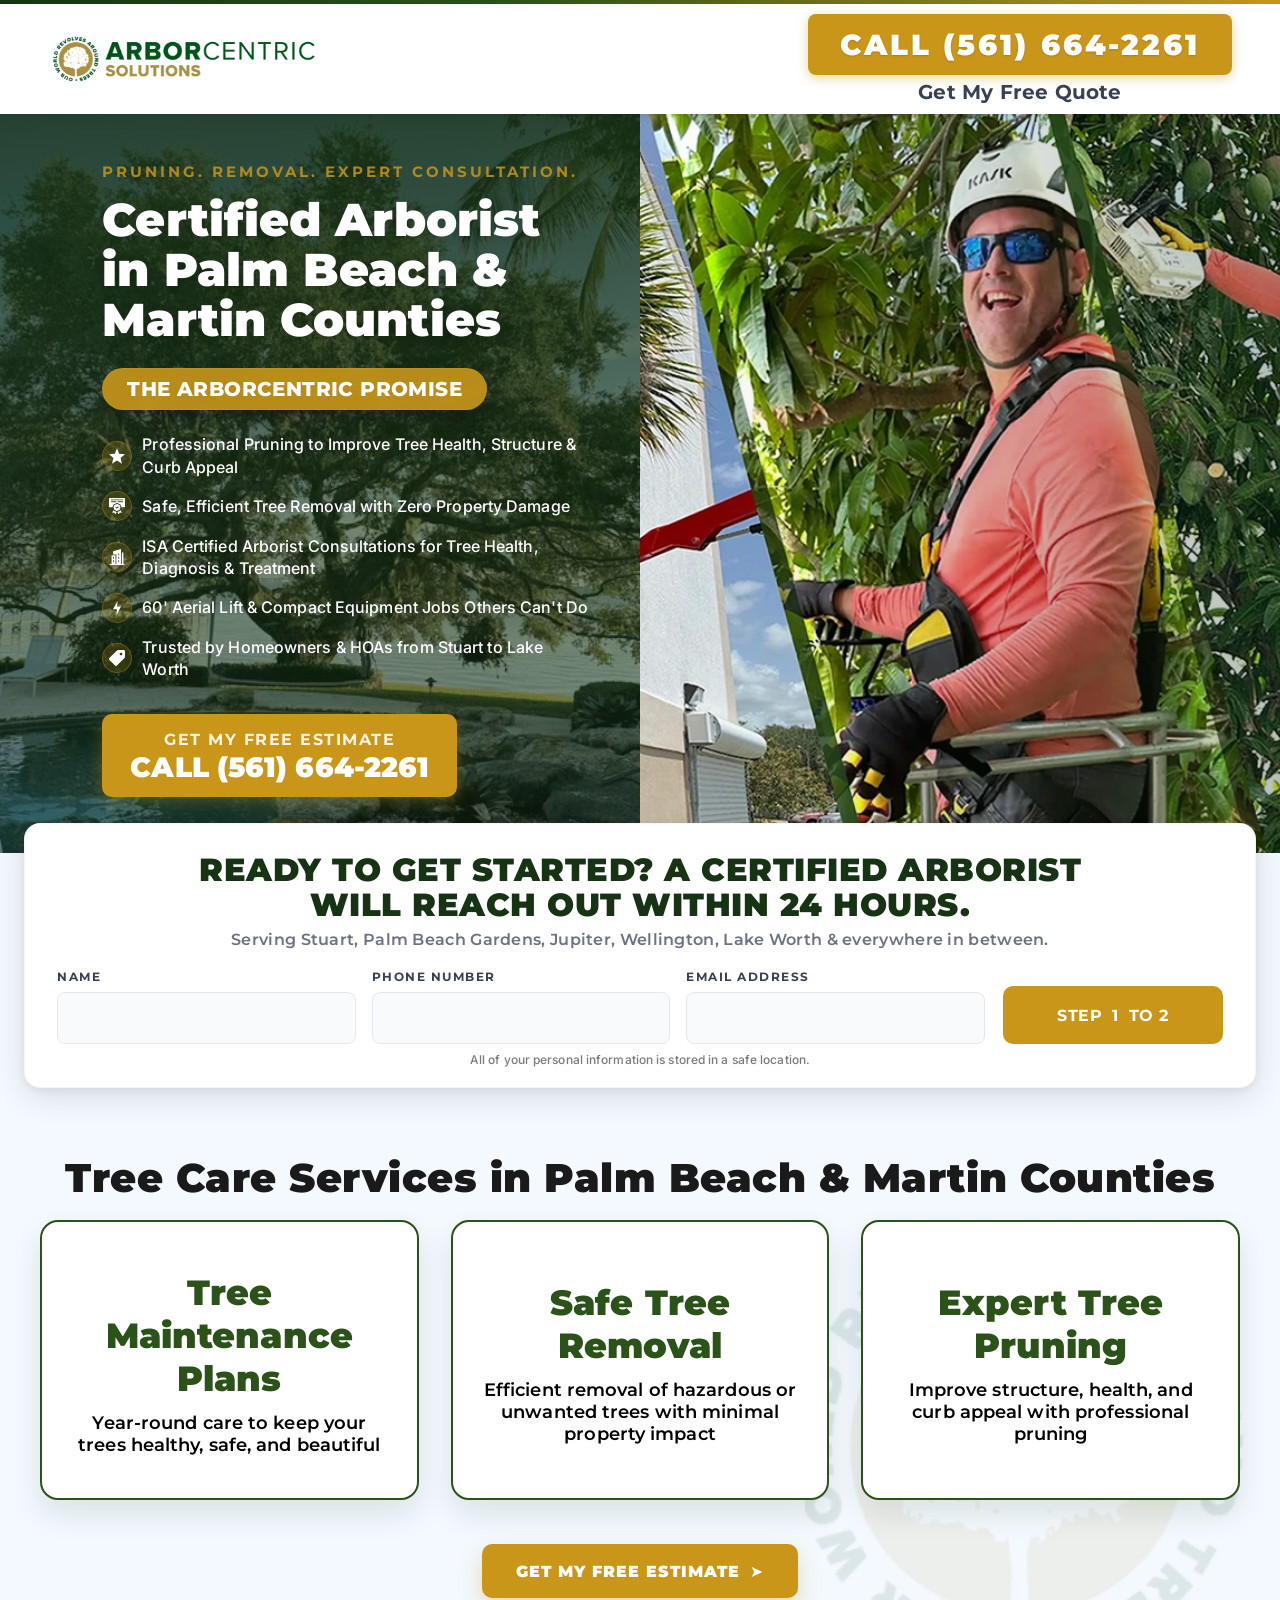
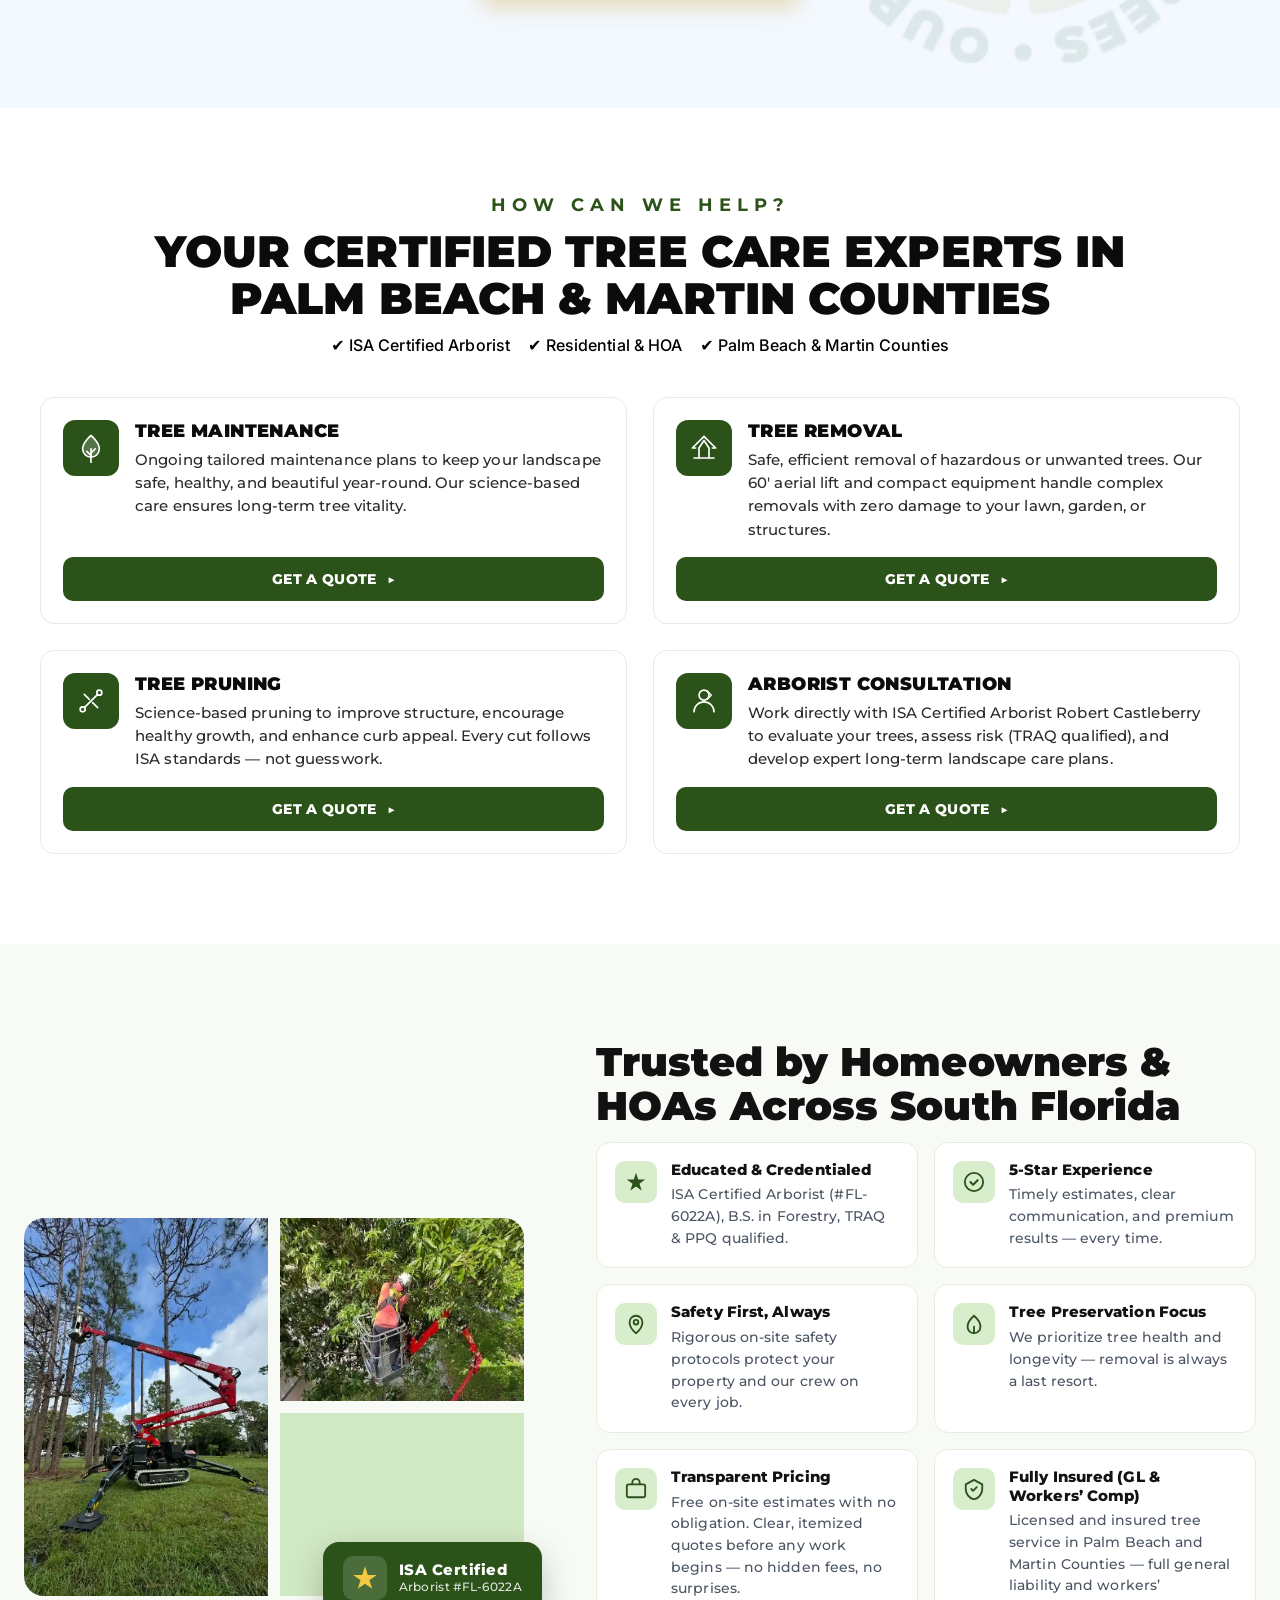
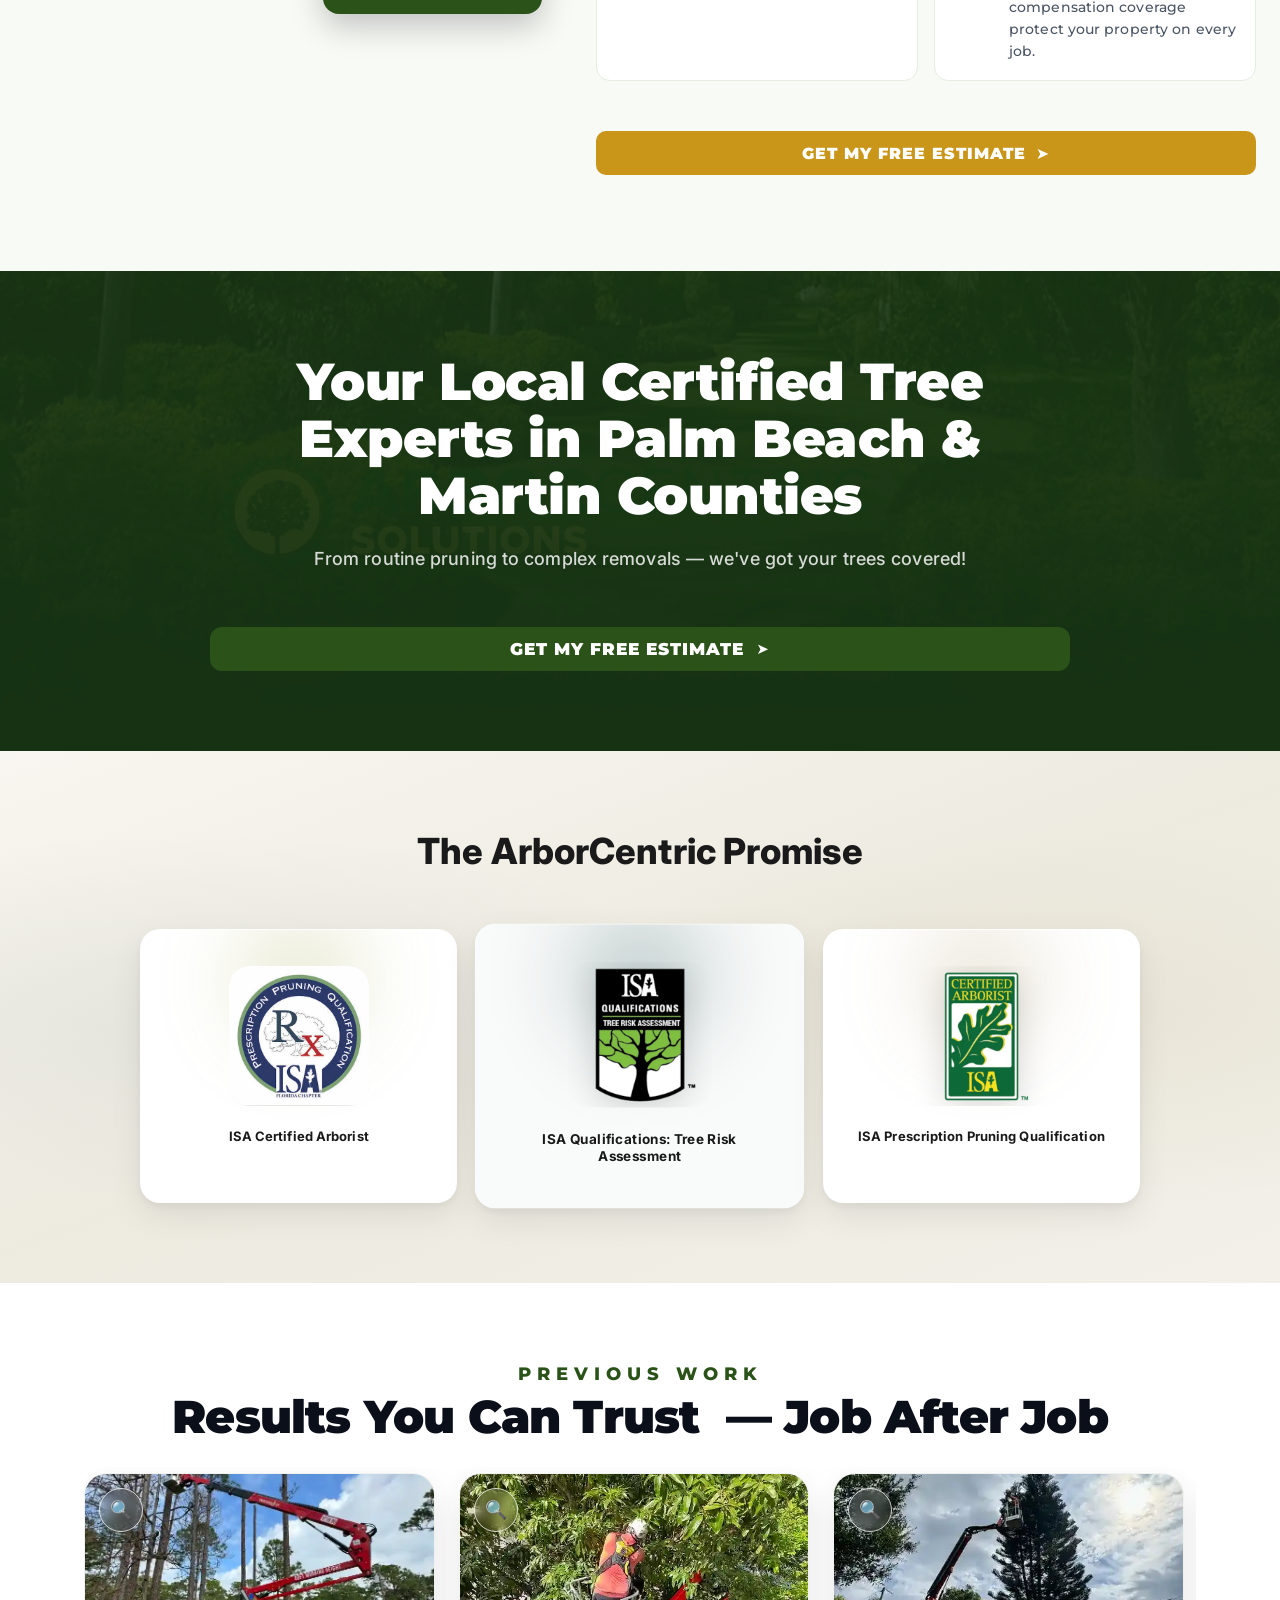
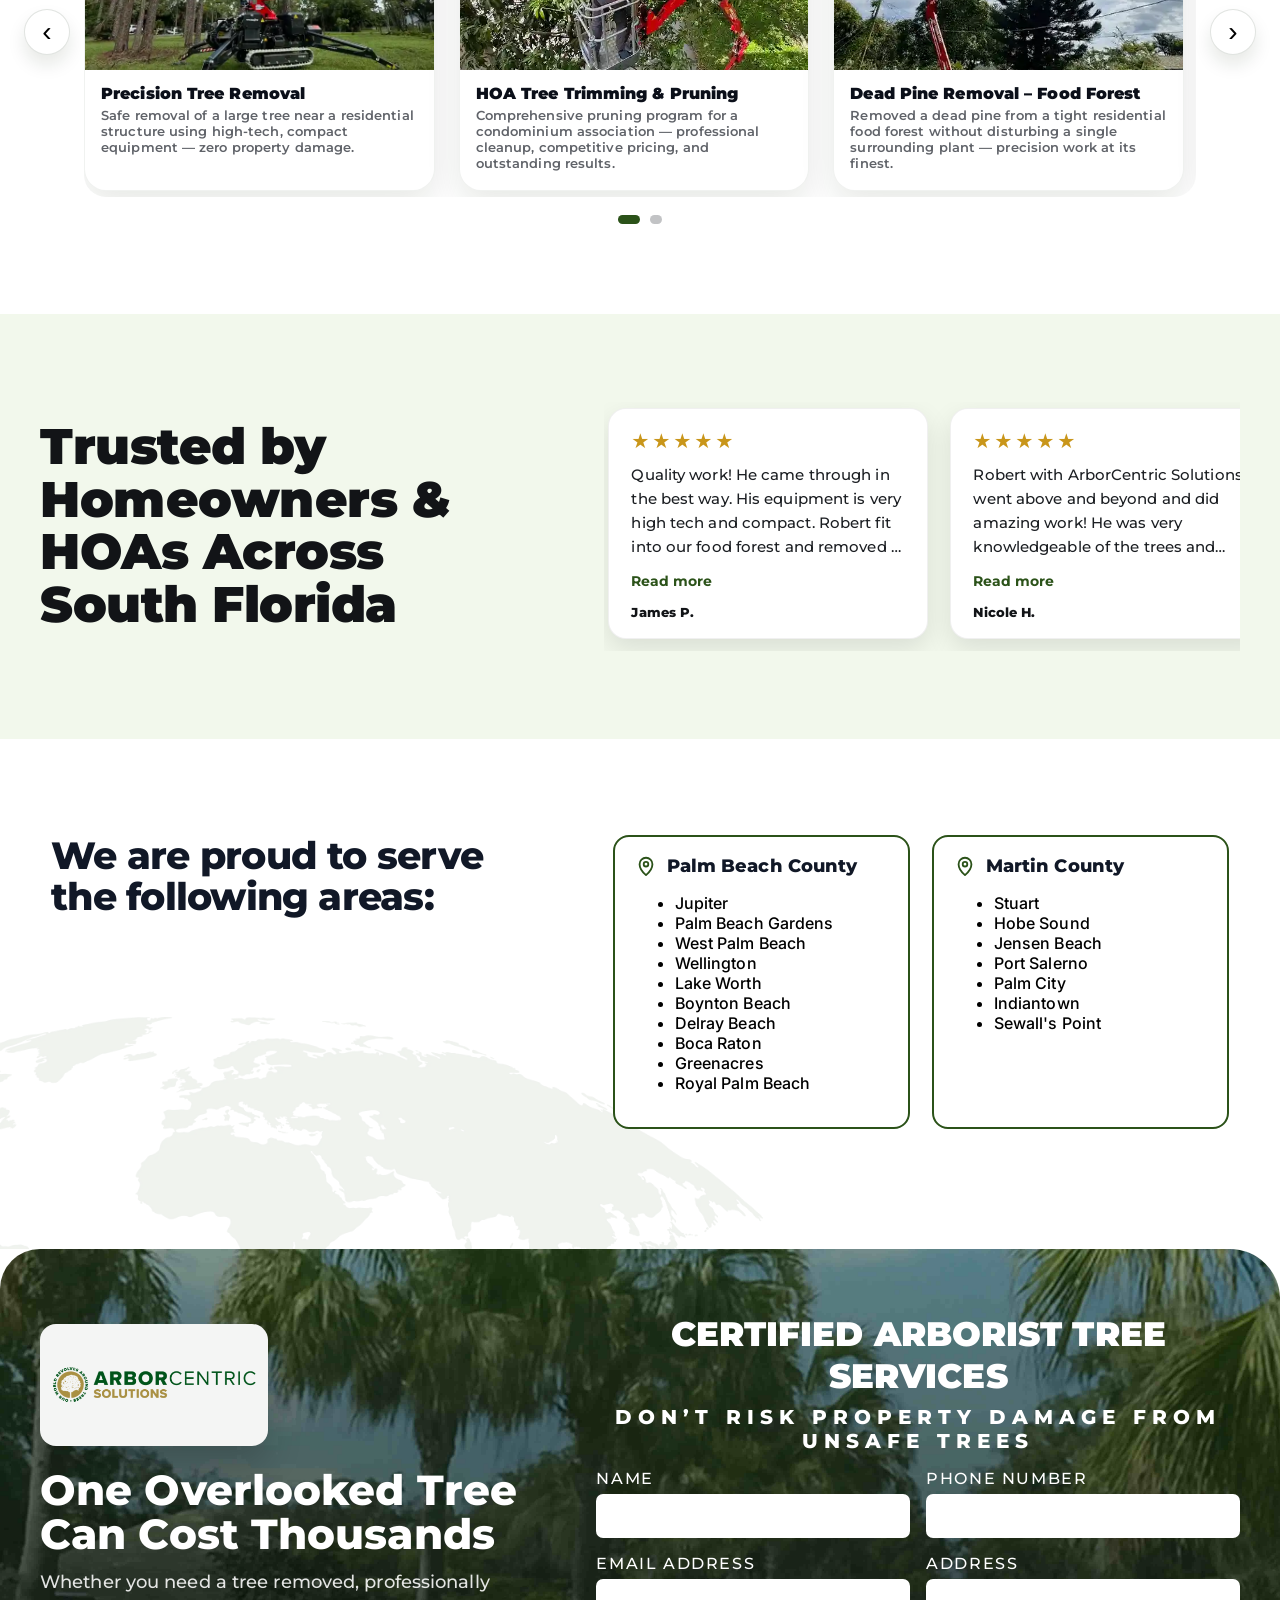
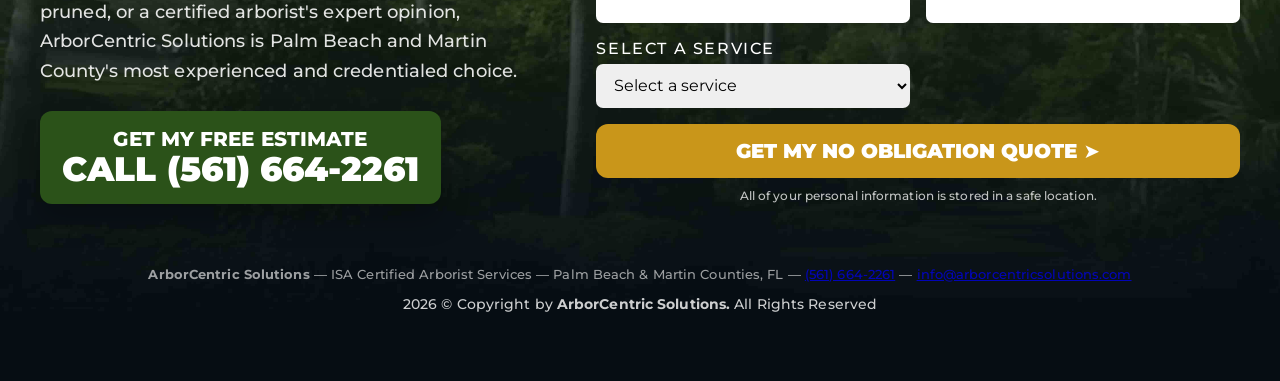
==== templates/index.html @ 3a758f03 "Add files via upload" ====
<!doctype html>
<html lang="en">

<head>
  <!-- Google Tag Manager -->
  <script>(function (w, d, s, l, i) {
      w[l] = w[l] || []; w[l].push({
        'gtm.start':
          new Date().getTime(), event: 'gtm.js'
      }); var f = d.getElementsByTagName(s)[0],
        j = d.createElement(s), dl = l != 'dataLayer' ? '&l=' + l : ''; j.async = true; j.src =
          'https://www.googletagmanager.com/gtm.js?id=' + i + dl; f.parentNode.insertBefore(j, f);
    })(window, document, 'script', 'dataLayer', 'GTM-NBGD9P69');</script>
  <!-- End Google Tag Manager -->
  <meta charset="utf-8" />
  <meta name="viewport" content="width=device-width,initial-scale=1" />

  <!-- ===================== PRIMARY SEO ===================== -->
  <title>Certified Tree Care | Palm Beach County | ArborCentric</title>
  <meta name="description"
    content="Tree removal, pruning, maintenance &amp; arborist consultations by ISA Certified Arborist Robert Castleberry. Palm Beach &amp; Martin Counties. Call (561) 664-2261." />
  <meta name="robots" content="index, follow" />
  <link rel="canonical" href="https://www.arborcentricsolutions.com/treecare" />

  <!-- ===================== OPEN GRAPH ===================== -->
  <meta property="og:title" content="Certified Tree Care in Palm Beach & Martin Counties | ArborCentric Solutions" />
  <meta property="og:description"
    content="ISA Certified Arborist Robert Castleberry – tree removal, pruning & consultations in Palm Beach & Martin Counties. Free estimates. Call (561) 664-2261." />
  <meta property="og:type" content="website" />
  <meta property="og:url" content="https://www.arborcentricsolutions.com/treecare" />
  <meta property="og:locale" content="en_US" />
  <meta property="og:site_name" content="ArborCentric Solutions" />
  <meta property="og:image" content="https://www.arborcentricsolutions.com/assets/images/hero-city.webp" />
  <meta property="og:image:width" content="1200" />
  <meta property="og:image:height" content="630" />
  <meta property="og:image:alt"
    content="ArborCentric Solutions – Certified Tree Care in Palm Beach and Martin Counties" />

  <!-- ===================== TWITTER / X ===================== -->
  <meta name="twitter:card" content="summary_large_image" />
  <meta name="twitter:title" content="Certified Tree Care in South Florida | ArborCentric Solutions" />
  <meta name="twitter:description"
    content="ISA Certified Arborist providing tree removal, pruning, and maintenance in Palm Beach & Martin Counties. Fully insured. Free estimates." />
  <meta name="twitter:image" content="https://www.arborcentricsolutions.com/assets/images/hero-city.webp" />

  <!-- ===================== GEO ===================== -->
  <meta name="geo.region" content="US-FL" />
  <meta name="geo.placename" content="Palm Beach County, Florida" />

  <!-- ===================== GOOGLE VERIFICATION ===================== -->
  <meta name="google-site-verification" content="TbR-JvWPVBEQmbpRWnoS3GiTUObQbaDOgUrAt3g30-s" />

  <!-- ===================== STRUCTURED DATA ===================== -->
  <script type="application/ld+json">
    {
      "@context": "https://schema.org",
      "@type": "LocalBusiness",
      "name": "ArborCentric Solutions",
      "description": "ArborCentric Solutions provides ISA Certified tree care services in Palm Beach and Martin Counties, including tree removal, pruning, maintenance, and arborist consultations.",
      "url": "https://www.arborcentricsolutions.com/treecare",
      "telephone": "+1-561-664-2261",
      "email": "info@arborcentricsolutions.com",
      "image": "https://www.arborcentricsolutions.com/assets/images/og-image.webp",
      "logo": "https://www.arborcentricsolutions.com/assets/images/logo.svg",
      "priceRange": "$$",
      "address": {
        "@type": "PostalAddress",
        "streetAddress": "1101 Brickell Ave",
        "addressLocality": "Palm Beach Gardens",
        "addressRegion": "FL",
        "postalCode": "33410",
        "addressCountry": "US"
      },
      "geo": {
        "@type": "GeoCoordinates",
        "latitude": 26.7153,
        "longitude": -80.0534
      },
      "areaServed": [
        {
          "@type": "AdministrativeArea",
          "name": "Palm Beach County, Florida"
        },
        {
          "@type": "AdministrativeArea",
          "name": "Martin County, Florida"
        }
      ],
      "founder": {
        "@type": "Person",
        "name": "Robert Castleberry",
        "jobTitle": "ISA Certified Arborist",
        "description": "B.S. in Forestry, ISA Certified Arborist #FL-6022A, Tree Risk Assessment Qualification (TRAQ), Prescription Pruning Qualification (PPQ)"
      },
      "hasOfferCatalog": {
        "@type": "OfferCatalog",
        "name": "Certified Tree Care Services",
        "itemListElement": [
        {
          "@type": "Offer",
          "itemOffered": {
            "@type": "Service",
            "name": "Tree Maintenance",
            "description": "Ongoing tailored maintenance plans to keep your landscape safe, healthy, and beautiful year-round. Customized care including pruning, fertilization, pest management, and growth assessments."
          }
        },
        {
          "@type": "Offer",
          "itemOffered": {
            "@type": "Service",
            "name": "Tree Removal",
            "description": "Safe, efficient removal of hazardous, damaged, or unwanted trees using a 60-foot aerial lift and compact equipment with zero property damage."
          }
        },
        {
          "@type": "Offer",
          "itemOffered": {
            "@type": "Service",
            "name": "Tree Pruning",
            "description": "Science-based pruning following ISA standards to improve tree structure, encourage healthy growth, enhance curb appeal, and reduce storm damage risk."
          }
        },
        {
          "@type": "Offer",
          "itemOffered": {
            "@type": "Service",
            "name": "Arborist Consultation",
            "description": "Work directly with ISA Certified Arborist Robert Castleberry for tree risk assessments (TRAQ qualified), health diagnoses, and customized long-term care plans."
          }
        }
        ]
      },
      "aggregateRating": {
        "@type": "AggregateRating",
        "ratingValue": "5.0",
        "reviewCount": "3",
        "bestRating": "5"
      },
      "review": [
        {
          "@type": "Review",
          "author": { "@type": "Person", "name": "James P." },
          "reviewRating": { "@type": "Rating", "ratingValue": "5", "bestRating": "5" },
          "reviewBody": "Quality work! His equipment is very high tech and compact. Robert fit into our food forest and removed a dead pine without damaging anything! Truly amazing. We recommend him 100%."
        },
        {
          "@type": "Review",
          "author": { "@type": "Person", "name": "Nicole H." },
          "reviewRating": { "@type": "Rating", "ratingValue": "5", "bestRating": "5" },
          "reviewBody": "Robert with ArborCentric Solutions went above and beyond and did amazing work! He was very knowledgeable of the trees and plants on my property. I would highly recommend him."
        },
        {
          "@type": "Review",
          "author": { "@type": "Organization", "name": "Dover Condominium Association" },
          "reviewRating": { "@type": "Rating", "ratingValue": "5", "bestRating": "5" },
          "reviewBody": "We were very pleased with their work and cleanup as well as their professionalism. Their price was very competitive. The next time we need tree work they will be the first company we call."
        }
      ],
      "sameAs": [
        "https://www.facebook.com/ArborCentricSolutions/",
        "https://www.google.com/maps/place/ArborCentric+Solutions/@26.9160135,-80.2545165,10z"
      ]
    }
    </script>

  <!-- ===================== FAVICONS ===================== -->
  <link rel="apple-touch-icon" sizes="180x180" href="/assets/images/favicon/apple-touch-icon.png" />
  <link rel="icon" type="image/png" sizes="32x32" href="/assets/images/favicon/favicon-32x32.png" />
  <link rel="icon" type="image/png" sizes="16x16" href="/assets/images/favicon/favicon-16x16.png" />
  <link rel="manifest" href="/assets/images/favicon/site.webmanifest" />

  <!-- ===================== FONTS ===================== -->
  <link rel="preconnect" href="https://fonts.googleapis.com" />
  <link rel="preconnect" href="https://fonts.gstatic.com" crossorigin />
  <link
    href="https://fonts.googleapis.com/css2?family=Inter:wght@400;500;600;700&family=Montserrat:wght@500;600;700;800;900&display=swap"
    rel="stylesheet" />

  <!-- ===================== CSS ===================== -->
  <link rel="stylesheet" href="/assets/css/styles.css" />

  <style>
    .disabled-link {
      pointer-events: none;
      cursor: not-allowed;
      opacity: 0.5;
      text-decoration: none;
    }
  </style>

</head>

<body>
  <!-- Google Tag Manager (noscript) -->
  <noscript><iframe src="https://www.googletagmanager.com/ns.html?id=GTM-NBGD9P69" height="0" width="0"
      style="display:none;visibility:hidden"></iframe></noscript>
  <!-- End Google Tag Manager (noscript) -->
  <!-- ==================== HEADER ==================== -->
  <header class="site-header">
    <div class="header-inner header-v2">

      <!-- LEFT: LOGO (sits on dark green diagonal panel) -->
      <div class="header-logo">
        <img src="/assets/images/logo.svg" alt="ArborCentric Solutions – Certified Tree Care" />
      </div>

      <!-- RIGHT: CTA -->
      <div class="header-cta">
        <div class="call-wrap">
          <a class="btn-solid" href="tel:+15616642261" data-service="">
            <!-- <span class="header-btn-line1">Protect My Property Call</span> -->
            <span class="header-btn-line2">CALL (561) 664-2261</span>
          </a>
          <p class="call-sub">Get My Free Quote</p>
        </div>
      </div>

    </div>
  </header>

  <!-- ==================== HERO + FORM ==================== -->
  <main>
    <section class="hero">
      <div class="hero-grid">

        <!-- LEFT -->
        <div class="hero-left">
          <div class="hero-left-inner">

            <!-- Mobile hero image -->
            <div class="hero-loc-media" aria-hidden="true">
              <img src="/assets/images/hero-right.webp"
                alt="Certified arborist performing tree care in Palm Beach County" loading="eager" decoding="async" />
            </div>

            <!-- Mobile location pill -->
            <div class="hero-loc">
              <span class="hero-loc-pill">
                <img class="hero-loc-icon" src="/assets/images/location-pin.svg" alt="" aria-hidden="true" />
                <span class="hero-loc-text" id="heroLocation">Palm Beach &amp; Martin Counties</span>
              </span>
            </div>

            <div class="hero-copy">
              <div class="hero-kicker">Pruning. Removal. Expert Consultation.</div>

              <h1 class="hero-title">
                Certified Arborist in Palm Beach & Martin Counties
              </h1>

              <a class="hero-trust-btn" href="#guarantee">The ArborCentric Promise</a>

              <ul class="hero-points icon-list" aria-label="Key service highlights">
                <li class="hero-point icon-list__item">
                  <img class="icon-list__icon" src="/assets/images/hero-icon/hero-icon-1.svg" alt=""
                    aria-hidden="true" />
                  <span class="icon-list__text">Professional Pruning to Improve Tree Health, Structure & Curb
                    Appeal</span>
                </li>
                <li class="hero-point icon-list__item">
                  <img class="icon-list__icon" src="/assets/images/hero-icon/hero-icon-2.svg" alt=""
                    aria-hidden="true" />
                  <span class="icon-list__text">Safe, Efficient Tree Removal with Zero Property Damage</span>
                </li>
                <li class="hero-point icon-list__item">
                  <img class="icon-list__icon" src="/assets/images/hero-icon/hero-icon-3.svg" alt=""
                    aria-hidden="true" />
                  <span class="icon-list__text">ISA Certified Arborist Consultations for Tree Health, Diagnosis &
                    Treatment</span>
                </li>
                <li class="hero-point icon-list__item">
                  <img class="icon-list__icon" src="/assets/images/hero-icon/hero-icon-4.svg" alt=""
                    aria-hidden="true" />
                  <span class="icon-list__text">60' Aerial Lift & Compact Equipment Jobs Others Can't Do</span>
                </li>
                <li class="hero-point icon-list__item">
                  <img class="icon-list__icon" src="/assets/images/hero-icon/hero-icon-5.svg" alt=""
                    aria-hidden="true" />
                  <span class="icon-list__text">Trusted by Homeowners & HOAs from Stuart to Lake Worth</span>
                </li>
              </ul>

              <a class="hero-call" href="tel:+15616642261">
                <span class="hero-call-top">Get My Free Estimate</span>
                <span class="hero-call-main">CALL (561) 664-2261</span>
              </a>
            </div>
          </div>
        </div>

        <!-- RIGHT: hero background image -->
        <div class="hero-right" aria-hidden="true"
          style="background: url('/assets/images/hero-right.webp') center / cover no-repeat;"></div>
      </div>

      <!-- FLOATING FORM CARD -->
      <div class="hero-form-wrap">
        <div class="hero-form-card">
          <div class="hero-form-head">
            <div class="hero-form-title">Ready to Get Started? A Certified Arborist <br> Will Reach Out Within 24 Hours.
            </div>
            <div class="hero-form-sub">Serving Stuart, Palm Beach Gardens, Jupiter, Wellington, Lake Worth & everywhere
              in between.</div>
          </div>

          <form class="hero-form" action="/treecare/submit-form" method="POST" id="heroForm">
            <div class="hero-fields">
              <div class="hero-steps" data-step="1">

                <!-- STEP 1 -->
                <div class="hero-step is-active" data-step="1">
                  <div class="hero-fields hero-fields--step">
                    <div class="field field-name">
                      <label for="idx_full_name">NAME</label>
                      <input type="text" id="idx_full_name" name="full_name" autocomplete="name" required />
                    </div>
                    <div class="field field-phone">
                      <label for="idx_phone">PHONE NUMBER</label>
                      <input type="tel" id="idx_phone" name="phone" autocomplete="tel" required />
                    </div>
                    <div class="field field-email">
                      <label for="idx_email">EMAIL ADDRESS</label>
                      <input type="email" id="idx_email" name="email" autocomplete="email" required />
                    </div>
                  </div>
                </div>

                <!-- STEP 2 -->
                <div class="hero-step" data-step="2">
                  <div class="hero-fields hero-fields--step">
                    <div class="field field-address">
                      <label for="idx_address">ADDRESS</label>
                      <input type="text" id="idx_address" name="address" autocomplete="street-address" required />
                    </div>
                    <div class="field service-field">
                      <label for="idx_service">I NEED HELP WITH</label>
                      <div class="form-floating">
                        <select class="form-select" id="idx_service" name="service" required>
                          <option value="" disabled selected>Select a service</option>
                          <option value="Tree Maintenance">Tree Maintenance</option>
                          <option value="Tree Removal">Tree Removal</option>
                          <option value="Tree Pruning">Tree Pruning</option>
                          <option value="Arborist Consultation">Arborist Consultation</option>
                          <option value="Emergency Tree Service">Emergency Tree Service</option>
                          <option value="Stump Grinding">Stump Grinding</option>
                          <option value="Other">Other</option>
                        </select>
                      </div>
                    </div>
                  </div>
                </div>

                <!-- Controls -->
                <div class="hero-step-controls">
                  <button class="hero-step-btn" type="button" id="heroNextBtn">
                    Step <span id="heroStepNum">1</span> to 2
                  </button>
                  <button class="hero-step-btn" type="button" id="heroSubmitBtn">
                    Get My Free Quote <span class="arrow">➤</span>
                  </button>
                </div>

              </div>
            </div>
            <div class="hero-form-note">
              All of your personal information is stored in a safe location.
            </div>
          </form>

          <div class="hero-form-bottom-media" aria-hidden="true">
            <span class="hero-bottom-frame"></span>
            <span class="hero-bottom-sheen"></span>
          </div>
        </div>
      </div>
    </section>

    <!-- ==================== WHY TRUST US ==================== -->
    <section class="why-trust" id="deals">
      <div class="why-inner">

        <h2 class="why-title">Tree Care Services in Palm Beach &amp; Martin Counties</h2>

        <div class="why-grid">
          <!-- Card 1 -->
          <article class="why-card">
            <div class="why-mid">Tree Maintenance Plans</div>
            <div class="why-small">Year-round care to keep your trees healthy, safe, and beautiful</div>
          </article>
          <!-- Card 2 -->
          <article class="why-card">
            <div class="why-mid">Safe Tree Removal</div>
            <div class="why-small">Efficient removal of hazardous or unwanted trees with minimal property impact</div>
          </article>
          <!-- Card 3 -->
          <article class="why-card">
            <div class="why-mid">Expert Tree Pruning</div>
            <div class="why-small">Improve structure, health, and curb appeal with professional pruning</div>
          </article>
        </div>

        <a class="why-btn" data-service="">Get My Free Estimate <span aria-hidden="true">➤</span></a>
      </div>
    </section>

    <!-- ==================== OUR SERVICES ==================== -->
    <section class="services" id="services">
      <div class="services-inner">

        <div class="services-head">
          <div class="services-kicker">HOW CAN WE HELP?</div>
          <h2 class="services-title">Your certified tree care experts in <br> Palm Beach & Martin Counties </h2>
          <div class="services-checks" role="list">
            <span role="listitem">✔ ISA Certified Arborist</span>
            <span role="listitem">✔ Residential &amp; HOA</span>
            <span role="listitem">✔ Palm Beach &amp; Martin Counties</span>
          </div>
        </div>

        <div class="services-grid">

          <!-- 1: Tree Maintenance -->
          <article class="svc-card">
            <div class="svc-card-head">
              <div class="svc-icon" aria-hidden="true">
                <svg width="36" height="36" viewBox="0 0 36 36" fill="none" xmlns="http://www.w3.org/2000/svg">
                  <path d="M18 3C18 3 8 11 8 19a10 10 0 0 0 20 0C28 11 18 3 18 3Z" fill="currentColor" opacity=".2" />
                  <path d="M18 3C18 3 8 11 8 19a10 10 0 0 0 20 0C28 11 18 3 18 3Z" stroke="currentColor"
                    stroke-width="2" stroke-linejoin="round" />
                  <line x1="18" y1="36" x2="18" y2="19" stroke="currentColor" stroke-width="2" stroke-linecap="round" />
                  <line x1="18" y1="27" x2="13" y2="22" stroke="currentColor" stroke-width="2" stroke-linecap="round" />
                  <line x1="18" y1="24" x2="23" y2="19" stroke="currentColor" stroke-width="2" stroke-linecap="round" />
                </svg>
              </div>
              <div class="svc-text">
                <h3 class="svc-title">Tree Maintenance</h3>
                <p class="svc-desc">
                  Ongoing tailored maintenance plans to keep your landscape safe, healthy, and beautiful year-round. Our
                  science-based care ensures long-term tree vitality.
                </p>
              </div>
            </div>
            <a class="svc-btn" data-service="Tree Maintenance">
              Get a Quote <span class="svc-arrow" aria-hidden="true">▶</span>
            </a>
          </article>

          <!-- 2: Tree Removal -->
          <article class="svc-card">
            <div class="svc-card-head">
              <div class="svc-icon" aria-hidden="true">
                <svg width="36" height="36" viewBox="0 0 36 36" fill="none" xmlns="http://www.w3.org/2000/svg">
                  <path d="M6 30h24" stroke="currentColor" stroke-width="2" stroke-linecap="round" />
                  <path d="M12 30V18l6-9 6 9v12" stroke="currentColor" stroke-width="2" stroke-linecap="round"
                    stroke-linejoin="round" />
                  <path d="M8 18H4L18 4l14 14h-4" stroke="currentColor" stroke-width="2" stroke-linecap="round"
                    stroke-linejoin="round" />
                </svg>
              </div>
              <div class="svc-text">
                <h3 class="svc-title">Tree Removal</h3>
                <p class="svc-desc">
                  Safe, efficient removal of hazardous or unwanted trees. Our 60' aerial lift and compact equipment
                  handle complex removals with zero damage to your lawn, garden, or structures.
                </p>
              </div>
            </div>
            <a class="svc-btn" data-service="Tree Removal">
              Get a Quote <span class="svc-arrow" aria-hidden="true">▶</span>
            </a>
          </article>

          <!-- 3: Tree Pruning -->
          <article class="svc-card">
            <div class="svc-card-head">
              <div class="svc-icon" aria-hidden="true">
                <svg width="36" height="36" viewBox="0 0 36 36" fill="none" xmlns="http://www.w3.org/2000/svg">
                  <path d="M10 26l16-16" stroke="currentColor" stroke-width="2" stroke-linecap="round" />
                  <path d="M10 10l6 6" stroke="currentColor" stroke-width="2" stroke-linecap="round" />
                  <path d="M20 20l6 6" stroke="currentColor" stroke-width="2" stroke-linecap="round" />
                  <circle cx="8" cy="28" r="3" stroke="currentColor" stroke-width="2" />
                  <circle cx="28" cy="8" r="3" stroke="currentColor" stroke-width="2" />
                </svg>
              </div>
              <div class="svc-text">
                <h3 class="svc-title">Tree Pruning</h3>
                <p class="svc-desc">
                  Science-based pruning to improve structure, encourage healthy growth, and enhance curb appeal. Every
                  cut follows ISA standards — not guesswork.
                </p>
              </div>
            </div>
            <a class="svc-btn" data-service="Tree Pruning">
              Get a Quote <span class="svc-arrow" aria-hidden="true">▶</span>
            </a>
          </article>

          <!-- 4: Arborist Consultation -->
          <article class="svc-card">
            <div class="svc-card-head">
              <div class="svc-icon" aria-hidden="true">
                <svg width="36" height="36" viewBox="0 0 36 36" fill="none" xmlns="http://www.w3.org/2000/svg">
                  <circle cx="18" cy="11" r="6" stroke="currentColor" stroke-width="2" />
                  <path d="M6 31c0-6.627 5.373-12 12-12s12 5.373 12 12" stroke="currentColor" stroke-width="2"
                    stroke-linecap="round" />
                  <path d="M22 6l5 5-5 5" stroke="currentColor" stroke-width="1.5" stroke-linecap="round"
                    stroke-linejoin="round" />
                </svg>
              </div>
              <div class="svc-text">
                <h3 class="svc-title">Arborist Consultation</h3>
                <p class="svc-desc">
                  Work directly with ISA Certified Arborist Robert Castleberry to evaluate your trees, assess risk (TRAQ
                  qualified), and develop expert long-term landscape care plans.
                </p>
              </div>
            </div>
            <a class="svc-btn" data-service="Arborist Consultation">
              Get a Quote <span class="svc-arrow" aria-hidden="true">▶</span>
            </a>
          </article>

        </div><!-- /.services-grid -->
      </div>
    </section>

    <!-- ==================== PROS / WHY CHOOSE US ==================== -->
    <section class="pros" id="guarantee">
      <div class="pros-inner">

        <!-- LEFT: image collage -->
        <div class="pros-media">
          <div class="pros-collage">
            <div class="pros-collage__grid">
              <div class="pros-collage__item pros-collage__item--tall">
                <img src="/assets/images/gallery/image-1.webp" alt="ArborCentric tree removal team at work"
                  loading="lazy" decoding="async" />
              </div>
              <div class="pros-collage__item">
                <img src="/assets/images/gallery/image-2.webp" alt="Professional tree pruning service" loading="lazy"
                  decoding="async" />
              </div>
              <div class="pros-collage__item">
                <img src="/assets/images/gallery/image-4.webp" alt="Certified arborist aerial lift work" loading="lazy"
                  decoding="async" />
              </div>
            </div>
            <!-- Credential badge -->
            <div class="pros-badge">
              <div class="pros-badge__icon">
                <svg width="28" height="28" viewBox="0 0 24 24" fill="none" xmlns="http://www.w3.org/2000/svg">
                  <path d="M12 2l2.4 7.4H22l-6.2 4.5 2.4 7.4L12 17l-6.2 4.3 2.4-7.4L2 9.4h7.6L12 2z"
                    fill="currentColor" />
                </svg>
              </div>
              <div class="pros-badge__text">
                <span class="pros-badge__title">ISA Certified</span>
                <span class="pros-badge__sub">Arborist #FL-6022A</span>
              </div>
            </div>
          </div>
        </div>

        <!-- RIGHT: content -->
        <div class="pros-content">
          <h2 class="pros-title">Trusted by Homeowners &amp; HOAs Across South Florida</h2>
          <div class="pros-grid">
            <article class="pros-card">
              <div class="pros-card__icon">
                <svg width="22" height="22" viewBox="0 0 24 24" fill="none">
                  <path d="M12 2l2.4 7.4H22l-6.2 4.5 2.4 7.4L12 17l-6.2 4.3 2.4-7.4L2 9.4h7.6L12 2z"
                    fill="currentColor" />
                </svg>
              </div>
              <div class="pros-card__body">
                <h3>Educated &amp; Credentialed</h3>
                <p>ISA Certified Arborist (#FL-6022A), B.S. in Forestry, TRAQ &amp; PPQ qualified.</p>
              </div>
            </article>

            <article class="pros-card">
              <div class="pros-card__icon">
                <svg width="22" height="22" viewBox="0 0 24 24" fill="none">
                  <path d="M12 22C6.5 22 2 17.5 2 12S6.5 2 12 2s10 4.5 10 10-4.5 10-10 10z" stroke="currentColor"
                    stroke-width="2" />
                  <path d="M8 12l3 3 5-5" stroke="currentColor" stroke-width="2.2" stroke-linecap="round"
                    stroke-linejoin="round" />
                </svg>
              </div>
              <div class="pros-card__body">
                <h3>5-Star Experience</h3>
                <p>Timely estimates, clear communication, and premium results — every time.</p>
              </div>
            </article>

            <article class="pros-card">
              <div class="pros-card__icon">
                <svg width="22" height="22" viewBox="0 0 24 24" fill="none">
                  <path d="M12 22s-7-5.6-7-12a7 7 0 0 1 14 0c0 6.4-7 12-7 12z" stroke="currentColor" stroke-width="2" />
                  <circle cx="12" cy="10" r="2.5" stroke="currentColor" stroke-width="2" />
                </svg>
              </div>
              <div class="pros-card__body">
                <h3>Safety First, Always</h3>
                <p>Rigorous on-site safety protocols protect your property and our crew on every job.</p>
              </div>
            </article>

            <article class="pros-card">
              <div class="pros-card__icon">
                <svg width="22" height="22" viewBox="0 0 24 24" fill="none">
                  <path d="M12 3C12 3 5 9 5 15a7 7 0 0 0 14 0C19 9 12 3 12 3z" stroke="currentColor" stroke-width="2" />
                  <line x1="12" y1="22" x2="12" y2="15" stroke="currentColor" stroke-width="2" stroke-linecap="round" />
                </svg>
              </div>
              <div class="pros-card__body">
                <h3>Tree Preservation Focus</h3>
                <p>We prioritize tree health and longevity — removal is always a last resort.</p>
              </div>
            </article>

            <article class="pros-card">
              <div class="pros-card__icon">
                <svg width="22" height="22" viewBox="0 0 24 24" fill="none">
                  <rect x="2" y="7" width="20" height="14" rx="2" stroke="currentColor" stroke-width="2" />
                  <path d="M16 7V5a4 4 0 0 0-8 0v2" stroke="currentColor" stroke-width="2" />
                </svg>
              </div>
              <div class="pros-card__body">
                <h3>Transparent Pricing</h3>
                <p>Free on-site estimates with no obligation. Clear, itemized quotes before any work begins — no hidden fees, no surprises.</p>
              </div>
            </article>

            <article class="pros-card">
              <div class="pros-card__icon">
                <svg width="22" height="22" viewBox="0 0 24 24" fill="none">
                  <path d="M12 2L3 7v5c0 5.25 3.75 10.15 9 11.25C17.25 22.15 21 17.25 21 12V7l-9-5z"
                    stroke="currentColor" stroke-width="2" stroke-linecap="round" stroke-linejoin="round" />
                  <path d="M9 12l2 2 4-4" stroke="currentColor" stroke-width="2" stroke-linecap="round"
                    stroke-linejoin="round" />
                </svg>
              </div>
              <div class="pros-card__body">
                <h3>Fully Insured (GL & Workers’ Comp)</h3>
                <p>Licensed and insured tree service in Palm Beach and Martin Counties — full general liability and
                  workers’ compensation coverage protect your property on every job.</p>
              </div>
            </article>
          </div>

          <div class="pros-cta">
            <a class="pros-btn svc-btn" data-service="">
              Get My Free Estimate <span aria-hidden="true">➤</span>
            </a>
          </div>
        </div>
      </div>
    </section>

    <!-- FINANCING CTA -->
    <section class="financing-cta" id="financing">
      <div class="financing-cta__bg" aria-hidden="true"></div>
      <div class="financing-cta__overlay" aria-hidden="true"></div>

      <div class="financing-cta__inner">
        <div class="financing-cta__content">

          <!-- <p class="financing-cta__eyebrow">Limited-Time Offer</p> -->

          <h2 class="financing-cta__title">
            Your Local Certified Tree Experts in Palm Beach &amp; Martin Counties
          </h2>

          <p class="financing-cta__text">
            From routine pruning to complex removals — we've got your trees covered!
          </p>

          <a class="financing-cta__btn svc-btn" data-service="">
            Get My Free Estimate
            <span class="financing-cta__arrow" aria-hidden="true">&#10148;</span>
          </a>

        </div>
      </div>
    </section>

    <!-- TRIPLE WORRY FREE GUARANTEE -->
    <section class="guarantee-badges">
      <div class="guarantee-badges__inner">
        <div class="guarantee-badges__header">
          <!-- <span class="guarantee-badges__eyebrow">Why Choose Us</span> -->
          <h2 class="guarantee-badges__title">The ArborCentric Promise</h2>
          <!-- <p class="guarantee-badges__sub">Every job is backed by three ironclad promises — so you can invest with complete confidence.</p> -->
        </div>

        <div class="guarantee-badges__row">
          <div class="guarantee-badge">
            <div class="guarantee-badge__glow guarantee-badge__glow--olive"></div>
            <div class="guarantee-badge__img-wrap">
              <img src="/assets/images/trusted/image-3.webp" alt="ISA Certified Arborist" />
            </div>
            <div class="guarantee-badge__label">ISA Certified Arborist</div>
            <!-- <p class="guarantee-badge__desc">Premium eco-friendly coatings at a price that makes sense.</p> -->
          </div>

          <div class="guarantee-badge guarantee-badge--featured">
            <div class="guarantee-badge__glow guarantee-badge__glow--dark"></div>
            <div class="guarantee-badge__img-wrap">
              <img src="/assets/images/trusted/image-2.webp" alt="ISA Qualifications: Tree Risk Assessment" />
            </div>
            <div class="guarantee-badge__label">ISA Qualifications: Tree Risk Assessment</div>
            <!-- <p class="guarantee-badge__desc">Extra protection beyond the standard — because we stand behind our work.</p> -->
          </div>

          <div class="guarantee-badge">
            <div class="guarantee-badge__glow guarantee-badge__glow--gold"></div>
            <div class="guarantee-badge__img-wrap">
              <img src="/assets/images/trusted/image-1.webp" alt="ISA Prescription Pruning Qualification" />
            </div>
            <div class="guarantee-badge__label">ISA Prescription Pruning Qualification</div>
            <!-- <p class="guarantee-badge__desc">Covers your floor coating for life — no fine print.</p> -->
          </div>
        </div>
      </div>
    </section>


    <!-- ==================== GALLERY ==================== -->
    <section class="gallery" id="gallery">
      <div class="gallery-inner">
        <header class="gallery-head">
          <p class="gallery-kicker">Previous Work</p>
          <h2 class="gallery-title">Results You Can Trust &nbsp;— Job After Job</h2>
        </header>

        <div class="gallery-slider" aria-label="Previous tree care work gallery">
          <button class="gallery-nav gallery-prev" type="button" aria-label="Previous slide">‹</button>

          <div class="gallery-viewport" tabindex="0">
            <div class="gallery-track">

              <!-- 1 -->
              <article class="gallery-card">
                <figure class="gallery-media">
                  <button class="gallery-zoom" type="button" aria-label="View image">
                    <span aria-hidden="true">🔍</span>
                  </button>
                  <img src="/assets/images/gallery/image-1.webp"
                    alt="Precision tree removal near a residential home in Palm Beach County" loading="lazy"
                    decoding="async" />
                </figure>
                <div class="gallery-cap">
                  <div class="gallery-cap-title">Precision Tree Removal</div>
                  <div class="gallery-cap-sub">
                    Safe removal of a large tree near a residential structure using high-tech, compact equipment — zero
                    property damage.
                  </div>
                </div>
              </article>

              <!-- 2 -->
              <article class="gallery-card">
                <figure class="gallery-media">
                  <button class="gallery-zoom" type="button" aria-label="View image">
                    <span aria-hidden="true">🔍</span>
                  </button>
                  <img src="/assets/images/gallery/image-2.webp"
                    alt="HOA tree trimming and pruning service in Martin County Florida" loading="lazy"
                    decoding="async" />
                </figure>
                <div class="gallery-cap">
                  <div class="gallery-cap-title">HOA Tree Trimming &amp; Pruning</div>
                  <div class="gallery-cap-sub">
                    Comprehensive pruning program for a condominium association — professional cleanup, competitive
                    pricing, and outstanding results.
                  </div>
                </div>
              </article>

              <!-- 3 -->
              <article class="gallery-card">
                <figure class="gallery-media">
                  <button class="gallery-zoom" type="button" aria-label="View image">
                    <span aria-hidden="true">🔍</span>
                  </button>
                  <img src="/assets/images/gallery/image-3.webp"
                    alt="Dead pine tree removed from a residential food forest without damage" loading="lazy"
                    decoding="async" />
                </figure>
                <div class="gallery-cap">
                  <div class="gallery-cap-title">Dead Pine Removal – Food Forest</div>
                  <div class="gallery-cap-sub">
                    Removed a dead pine from a tight residential food forest without disturbing a single surrounding
                    plant — precision work at its finest.
                  </div>
                </div>
              </article>

              <!-- 4 -->
              <article class="gallery-card">
                <figure class="gallery-media">
                  <button class="gallery-zoom" type="button" aria-label="View image">
                    <span aria-hidden="true">🔍</span>
                  </button>
                  <img src="/assets/images/gallery/image-4.webp"
                    alt="Invasive plant and hazardous tree removal with aerial lift in Palm Beach" loading="lazy"
                    decoding="async" />
                </figure>
                <div class="gallery-cap">
                  <div class="gallery-cap-title">Invasives Removal &amp; Landscape Restoration</div>
                  <div class="gallery-cap-sub">
                    Removal of invasive species and hazardous trees using aerial lift equipment, restoring the health of
                    the surrounding landscape.
                  </div>
                </div>
              </article>

            </div>
          </div>

          <button class="gallery-nav gallery-next" type="button" aria-label="Next slide">›</button>
        </div>

        <div class="gallery-dots" aria-label="Gallery pagination"></div>
      </div>
    </section>

    <!-- ==================== REVIEWS ==================== -->
    <section class="reviews-split" id="reviews">
      <div class="reviews-split__inner">

        <!-- LEFT -->
        <div class="reviews-split__left">
          <h2 class="reviews-split__title">
            Trusted by Homeowners & HOAs Across South Florida
          </h2>
        </div>

        <!-- RIGHT -->
        <div class="reviews-split__right">
          <div class="reviews-split__track" aria-label="Customer reviews for ArborCentric Solutions">

            <!-- Review 1 -->
            <article class="review2-card">
              <div class="review2-stars" aria-label="5 star rating">★★★★★</div>
              <p class="review2-text" data-name="James P." data-stars="5"
                data-full="Quality work! He came through in the best way. His equipment is very high tech and compact. Robert fit into our food forest and removed a dead pine without damaging anything! Truly amazing. We recommend him 100%.">
                Quality work! He came through in the best way. His equipment is very high tech and compact. Robert fit
                into our food forest and removed a dead pine without damaging anything! Truly amazing. We recommend him
                100%.
              </p>
              <button class="review2-link js-readmore" type="button">Read more</button>
              <div class="review2-meta">James P.</div>
            </article>

            <!-- Review 2 -->
            <article class="review2-card">
              <div class="review2-stars" aria-label="5 star rating">★★★★★</div>
              <p class="review2-text" data-name="Nicole H." data-stars="5"
                data-full="Robert with ArborCentric Solutions went above and beyond and did amazing work! I was very impressed with the service I received from him. He was also very knowledgeable of the trees and plants that were on my property. I would highly recommend him to my family and friends. Thank you Robert again for your amazing work.">
                Robert with ArborCentric Solutions went above and beyond and did amazing work! He was very knowledgeable
                of the trees and plants on my property. I would highly recommend him to my family and friends.
              </p>
              <button class="review2-link js-readmore" type="button">Read more</button>
              <div class="review2-meta">Nicole H.</div>
            </article>

            <!-- Review 3 -->
            <article class="review2-card">
              <div class="review2-stars" aria-label="5 star rating">★★★★★</div>
              <p class="review2-text" data-name="Dover Condominium Association" data-stars="5"
                data-full="Our Association recently had Robert and his crew from ArborCentric trim a number of trees on our property. We were very pleased with their work and cleanup as well as their professionalism. Their price was very competitive compared to the other tree services who bid on the job. The next time we need tree work they will be the first company we call.">
                Our Association recently had Robert and his crew from ArborCentric trim a number of trees on our
                property. We were very pleased with their work, cleanup, and professionalism. Their price was very
                competitive — they will be the first company we call next time.
              </p>
              <button class="review2-link js-readmore" type="button">Read more</button>
              <div class="review2-meta">Dover Condominium Association</div>
            </article>

          </div>
        </div>
      </div>
    </section>

    <!-- REVIEW MODAL -->
    <div class="review-modal" id="reviewModal" aria-hidden="true">
      <div class="review-modal__box" role="dialog" aria-modal="true">
        <button class="review-modal__close" type="button" data-close="true" aria-label="Close">×</button>
        <div class="review-modal__stars" id="reviewModalStars"></div>
        <div class="review-modal__text" id="reviewModalText"></div>
        <div class="review-modal__name" id="reviewModalName"></div>
      </div>
    </div>

    <!-- GALLERY MODAL -->
    <div class="gallery-modal" id="galleryModal" aria-hidden="true">
      <div class="gallery-modal__backdrop" data-close="1"></div>
      <div class="gallery-modal__dialog" role="dialog" aria-modal="true" aria-label="Image preview">
        <button class="gallery-modal__close" type="button" aria-label="Close" data-close="1">✕</button>
        <figure class="gallery-modal__figure">
          <img class="gallery-modal__img" alt="" />
          <figcaption class="gallery-modal__cap">
            <div class="gallery-modal__title"></div>
            <div class="gallery-modal__sub"></div>
          </figcaption>
        </figure>
        <button class="gallery-modal__nav gallery-modal__prev" type="button" aria-label="Previous image">‹</button>
        <button class="gallery-modal__nav gallery-modal__next" type="button" aria-label="Next image">›</button>
      </div>
    </div>

    <!-- ==================== SERVICE AREAS ==================== -->
    <section class="service-areas" id="service-area">
      <div class="sa2-inner">

        <div class="sa2-left">
          <h2 class="sa2-title">
            We are proud to serve<br />the following areas:
          </h2>
        </div>

        <div class="sa2-right" aria-label="Service areas by county">
          <div class="sa2-row">

                        <!-- Palm Beach County -->
            <article class="sa2-card">
              <div class="sa2-card-head">
                <span class="sa2-pin" aria-hidden="true">
                  <svg viewBox="0 0 24 24" fill="none">
                    <path d="M12 22s7-6.2 7-12A7 7 0 0 0 5 10c0 5.8 7 12 7 12Z" stroke="currentColor" stroke-width="2"
                      stroke-linejoin="round" />
                    <circle cx="12" cy="10" r="2.5" stroke="currentColor" stroke-width="2" />
                  </svg>
                </span>
                <h3 class="sa2-card-title">Palm Beach County</h3>
              </div>
              <ul class="sa2-cities">
                <li>Jupiter</li>
                <li>Palm Beach Gardens</li>
                <li>West Palm Beach</li>
                <li>Wellington</li>
                <li>Lake Worth</li>
                <li>Boynton Beach</li>
                <li>Delray Beach</li>
                <li>Boca Raton</li>
                <li>Greenacres</li>
                <li>Royal Palm Beach</li>
              </ul>
            </article>

            <!-- Martin County -->
            <article class="sa2-card">
              <div class="sa2-card-head">
                <span class="sa2-pin" aria-hidden="true">
                  <svg viewBox="0 0 24 24" fill="none">
                    <path d="M12 22s7-6.2 7-12A7 7 0 0 0 5 10c0 5.8 7 12 7 12Z" stroke="currentColor" stroke-width="2"
                      stroke-linejoin="round" />
                    <circle cx="12" cy="10" r="2.5" stroke="currentColor" stroke-width="2" />
                  </svg>
                </span>
                <h3 class="sa2-card-title">Martin County</h3>
              </div>
              <ul class="sa2-cities">
                <li>Stuart</li>
                <li>Hobe Sound</li>
                <li>Jensen Beach</li>
                <li>Port Salerno</li>
                <li>Palm City</li>
                <li>Indiantown</li>
                <li>Sewall's Point</li>
              </ul>
            </article>

          </div>
        </div>
      </div>
    </section>

    <!-- ==================== FINAL CTA ==================== -->
    <section class="final-cta">
      <div class="final-cta-bg-wrap">
        <div class="final-cta-bg-card">
          <div class="final-cta-container">
            <div class="final-cta-content">

              <!-- LEFT -->
              <div class="final-left">
                <div class="final-logo-box">
                  <img src="/assets/images/logo.svg" alt="ArborCentric Solutions – Certified Arborist" />
                </div>

                <h2 class="final-title">
                  One Overlooked Tree Can Cost Thousands
                </h2>

                <p class="final-desc">
                  Whether you need a tree removed, professionally pruned, or a certified arborist's expert opinion,
                  ArborCentric Solutions is Palm Beach and Martin County's most experienced and credentialed choice.
                </p>

                <a class="final-call" href="tel:+15616642261">
                  <span class="final-call-top">Get My Free Estimate</span>
                  <span class="final-call-main">CALL (561) 664-2261</span>
                </a>
              </div>

              <!-- RIGHT: form -->
              <div class="final-right">
                <div class="final-offer">
                  <span class="final-offer-text">Certified Arborist Tree Services</span>
                </div>
                <div class="final-offer-sub">Don’t Risk Property Damage From Unsafe Trees</div>

                <form class="final-form" action="/treecare/submit-form" method="POST">
                  <div class="final-grid">
                    <div class="final-field">
                      <label for="idx_f_name">NAME</label>
                      <input type="text" id="idx_f_name" name="full_name" placeholder="Name" autocomplete="name" required />
                    </div>
                    <div class="final-field">
                      <label for="idx_f_phone">PHONE NUMBER</label>
                      <input type="tel" id="idx_f_phone" name="phone" placeholder="Phone Number" autocomplete="tel" required />
                    </div>
                    <div class="final-field">
                      <label for="idx_f_email">EMAIL ADDRESS</label>
                      <input type="email" id="idx_f_email" name="email" placeholder="Email Address" autocomplete="email" required />
                    </div>
                    <div class="final-field">
                      <label for="idx_f_addr">ADDRESS</label>
                      <input type="text" id="idx_f_addr" name="address" placeholder="Address" autocomplete="street-address" required />
                    </div>
                    <div class="final-field">
                      <label for="idx_f_svc">SELECT A SERVICE</label>
                      <select class="form-select" id="idx_f_svc" name="service" required>
                        <option value="" disabled selected>Select a service</option>
                        <option value="Tree Maintenance">Tree Maintenance</option>
                        <option value="Tree Removal">Tree Removal</option>
                        <option value="Tree Pruning">Tree Pruning</option>
                        <option value="Arborist Consultation">Arborist Consultation</option>
                        <option value="Emergency Tree Service">Emergency Tree Service</option>
                        <option value="Stump Grinding">Stump Grinding</option>
                        <option value="Other">Other</option>
                      </select>
                    </div>
                    <div class="final-field final-recaptcha">
                      <div class="recaptcha-scale">
                        <div class="g-recaptcha" data-sitekey="6LeQ34AsAAAAAC0gOnOBQQxCocsiNMFXOeCxX3UF"></div>
                      </div>
                    </div>
                  </div>

                  <button class="final-submit" type="submit">
                    Get My No Obligation Quote ➤
                  </button>
                  <p class="final-note">All of your personal information is stored in a safe location.</p>
                </form>
              </div>
            </div>

            <!-- FOOTER -->
            <div class="final-bottom">
            <!-- FOOTER NAP -->
            <address class="footer-nap" style="font-style:normal;font-size:13px;opacity:.75;margin-bottom:8px;">
              <strong>ArborCentric Solutions</strong> &mdash;
              ISA Certified Arborist Services &mdash;
              Palm Beach &amp; Martin Counties, FL &mdash;
              <a href="tel:+15616642261">(561) 664-2261</a> &mdash;
              <a href="mailto:info@arborcentricsolutions.com">info@arborcentricsolutions.com</a>
            </address>
              <span id="footer-year"></span>
              © <span>Copyright by</span>
              <strong>ArborCentric Solutions.</strong>&nbsp;<span>All Rights Reserved</span>
            </div>
          </div>
        </div>
      </div>
    </section>

    <!-- UI MODAL -->
    <div class="ui-modal" id="uiModal" aria-hidden="true">
      <div class="ui-modal__backdrop" data-ui-close></div>
      <div class="ui-modal__card" role="dialog" aria-modal="true" aria-labelledby="uiModalTitle">
        <div class="ui-modal__header">
          <div class="ui-modal__icon">!</div>
          <div>
            <div class="ui-modal__title" id="uiModalTitle">Action required</div>
            <div class="ui-modal__subtitle">Please review the message below.</div>
          </div>
        </div>
        <div class="ui-modal__body" id="uiModalMsg"></div>
        <div class="ui-modal__footer">
          <button type="button" class="ui-modal__btn" data-ui-close>OK</button>
        </div>
      </div>
    </div>

    <!-- SERVICE MODAL FORM -->
    <div class="svc-modal" id="svcModal" aria-hidden="true">
      <div class="svc-modal__backdrop" data-svc-close></div>
      <div class="svc-modal__card" role="dialog" aria-modal="true" aria-labelledby="svcModalTitle">
        <button type="button" class="svc-modal__close" data-svc-close aria-label="Close">✕</button>

        <div class="svc-modal__header">
          <div class="svc-modal__title" id="svcModalTitle">Protect My Property</div>
          <div class="svc-modal__subtitle">
            Fill out the form below and a certified arborist will get back to you shortly.
          </div>
        </div>

        <form class="svc-modal__form" id="contactFormModal" action="/treecare/submit-form" method="POST">
          <div class="svc-modal__grid">
            <div class="svc-modal__field">
              <label for="idx_m_name">NAME</label>
              <input type="text" id="idx_m_name" name="full_name" placeholder="Name" autocomplete="name" required />
            </div>
            <div class="svc-modal__field">
              <label for="idx_m_phone">PHONE NUMBER</label>
              <input type="tel" id="idx_m_phone" name="phone" placeholder="Phone Number" autocomplete="tel" required />
            </div>
            <div class="svc-modal__field">
              <label for="idx_m_email">EMAIL ADDRESS</label>
              <input type="email" id="idx_m_email" name="email" placeholder="Email Address" autocomplete="email" required />
            </div>
            <div class="svc-modal__field">
              <label for="idx_m_addr">ADDRESS</label>
              <input type="text" id="idx_m_addr" name="address" placeholder="Address" autocomplete="street-address" required />
            </div>
            <div class="svc-modal__field">
              <label for="idx_f_svc">SELECT A SERVICE</label>
              <select class="form-select" name="service" required>
                <option value="" disabled selected>Select a service</option>
                <option value="Tree Maintenance">Tree Maintenance</option>
                <option value="Tree Removal">Tree Removal</option>
                <option value="Tree Pruning">Tree Pruning</option>
                <option value="Arborist Consultation">Arborist Consultation</option>
                <option value="Emergency Tree Service">Emergency Tree Service</option>
                <option value="Stump Grinding">Stump Grinding</option>
                <option value="Other">Other</option>
              </select>
            </div>
            <div class="svc-modal__field svc-modal__recaptcha">
              <div class="recaptcha-scale">
                <div class="g-recaptcha" data-sitekey="6LeQ34AsAAAAAC0gOnOBQQxCocsiNMFXOeCxX3UF"></div>
              </div>
              <p id="svc-recaptcha-warning"
                style="display:none;color:#e8350e;font-size:13px;font-family:Inter,sans-serif;margin:4px 0 0;font-weight:600;">
                ⚠️ Please complete the reCAPTCHA before submitting.
              </p>
            </div>
          </div>

          <button class="svc-modal__submit" type="submit">Protect My Property ➤</button>
          <p class="svc-modal__note">All of your personal information is stored in a safe location.</p>
        </form>
      </div>
    </div>

  </main>

  <!-- ==================== SCRIPTS ==================== -->
  <!-- Geotargeting: auto-detects user city via IP, upgrades to GPS if permitted -->
  <script src="/assets/js/geotarget.js" defer></script>

  <!-- Multi-step hero form (2 steps) + reCAPTCHA modal -->
  <script>
    document.addEventListener("DOMContentLoaded", () => {
      const wrap = document.querySelector(".hero-steps");
      if (!wrap) return;
      const steps = Array.from(document.querySelectorAll(".hero-step"));
      const nextBtn = document.getElementById("heroNextBtn");
      const submitBtn = document.getElementById("heroSubmitBtn");
      const stepNum = document.getElementById("heroStepNum");
      const rcModal = document.getElementById("recaptchaModal");
      const rcConfirm = document.getElementById("recaptchaConfirmBtn");
      const rcWarning = document.getElementById("recaptcha-warning");
      const heroForm = document.getElementById("heroForm");
      let current = 1;
      const TOTAL = 2;

      function show(step) {
        current = step;
        wrap.setAttribute("data-step", String(step));
        steps.forEach((s) => s.classList.toggle("is-active", s.dataset.step == String(step)));
        const isLast = step === TOTAL;
        nextBtn.style.display = isLast ? "none" : "inline-flex";
        submitBtn.style.display = isLast ? "inline-flex" : "none";
        if (stepNum) stepNum.textContent = String(step);
      }

      function validateStep(step) {
        const panel = steps.find((s) => s.dataset.step == String(step));
        if (!panel) return true;
        const fields = Array.from(panel.querySelectorAll("input, select, textarea")).filter((el) => el.hasAttribute("required"));
        for (const el of fields) { if (!el.checkValidity()) { el.reportValidity(); return false; } }
        return true;
      }

      function openRcModal() {
        if (!rcModal) return;
        rcModal.classList.add("is-open");
        rcModal.setAttribute("aria-hidden", "false");
        document.body.style.overflow = "hidden";
        setTimeout(() => {
          const el = document.getElementById("heroRecaptcha");
          if (el && !el.dataset.widgetId && typeof grecaptcha !== "undefined") {
            const wid = grecaptcha.render(el, { sitekey: el.getAttribute("data-sitekey"), size: "normal" });
            el.dataset.widgetId = String(wid);
          }
        }, 150);
      }

      function closeRcModal() {
        if (!rcModal) return;
        rcModal.classList.remove("is-open");
        rcModal.setAttribute("aria-hidden", "true");
        document.body.style.overflow = "";
        if (rcWarning) rcWarning.style.display = "none";
      }

      nextBtn.addEventListener("click", () => { if (!validateStep(current)) return; show(Math.min(TOTAL, current + 1)); });

      submitBtn.addEventListener("click", (e) => {
        e.preventDefault();
        if (!validateStep(current)) return;
        openRcModal();
      });

      if (rcConfirm) {
        rcConfirm.addEventListener("click", () => {
          const el = document.getElementById("heroRecaptcha");
          const wid = el ? el.dataset.widgetId : undefined;
          const resp = (typeof grecaptcha !== "undefined" && wid !== undefined) ? grecaptcha.getResponse(Number(wid)) : "";
          if (!resp) { if (rcWarning) rcWarning.style.display = "block"; return; }
          if (rcWarning) rcWarning.style.display = "none";
          const hiddenToken = document.createElement("input"); hiddenToken.type = "hidden"; hiddenToken.name = "g-recaptcha-response"; hiddenToken.value = resp; heroForm.appendChild(hiddenToken); heroForm.submit();
        });
      }

      rcModal?.addEventListener("click", (e) => { if (e.target?.hasAttribute("data-recaptcha-close")) closeRcModal(); });
      document.addEventListener("keydown", (e) => { if (e.key === "Escape" && rcModal?.classList.contains("is-open")) closeRcModal(); });

      show(1);
    });
  </script>

  <!-- Review modal -->
  <script>
    (() => {
      const modal = document.getElementById("reviewModal");
      const modalText = document.getElementById("reviewModalText");
      const modalName = document.getElementById("reviewModalName");
      const modalStars = document.getElementById("reviewModalStars");
      if (!modal || !modalText || !modalName || !modalStars) return;

      function openModal({ text, name, stars }) {
        modal.classList.add("is-open"); modal.setAttribute("aria-hidden", "false");
        modalText.textContent = text || ""; modalName.textContent = name || "";
        const count = Math.max(1, Math.min(5, parseInt(stars || "5", 10)));
        modalStars.textContent = "★★★★★".slice(0, count) + "☆☆☆☆☆".slice(0, 5 - count);
        document.body.style.overflow = "hidden";
      }

      function closeModal() { modal.classList.remove("is-open"); modal.setAttribute("aria-hidden", "true"); document.body.style.overflow = ""; }

      document.addEventListener("click", (e) => {
        const btn = e.target.closest(".js-readmore");
        if (!btn) return;
        const card = btn.closest(".review2-card");
        const p = card?.querySelector(".review2-text");
        if (!p) return;
        openModal({ text: p.getAttribute("data-full") || p.textContent.trim(), name: p.getAttribute("data-name") || "", stars: p.getAttribute("data-stars") || "5" });
      });

      modal.addEventListener("click", (e) => { if (e.target.matches("[data-close='true']")) closeModal(); });
      document.addEventListener("keydown", (e) => { if (e.key === "Escape" && modal.classList.contains("is-open")) closeModal(); });
    })();
  </script>

  <!-- Gallery slider -->
  <script>
    (() => {
      const viewport = document.querySelector(".gallery-viewport");
      const track = document.querySelector(".gallery-track");
      const dotsWrap = document.querySelector(".gallery-dots");
      const btnPrev = document.querySelector(".gallery-prev");
      const btnNext = document.querySelector(".gallery-next");
      if (!viewport || !track) return;

      const cards = Array.from(track.querySelectorAll(".gallery-card"));
      let current = 0;

      function visibleCount() { const vw = viewport.offsetWidth; const cw = cards[0]?.offsetWidth || 300; return Math.max(1, Math.round(vw / cw)); }
      function maxIndex() { return Math.max(0, cards.length - visibleCount()); }

      function buildDots() {
        if (!dotsWrap) return;
        dotsWrap.innerHTML = "";
        for (let i = 0; i <= maxIndex(); i++) {
          const d = document.createElement("button");
          d.type = "button"; d.className = "gallery-dot"; d.setAttribute("aria-label", "Slide " + (i + 1));
          d.addEventListener("click", () => goTo(i));
          dotsWrap.appendChild(d);
        }
      }

      function goTo(i) {
        current = Math.max(0, Math.min(maxIndex(), i));
        const offset = cards[current]?.offsetLeft || 0;
        track.style.transform = "translateX(-" + offset + "px)";
        dotsWrap?.querySelectorAll(".gallery-dot").forEach((d, idx) => d.classList.toggle("is-active", idx === current));
      }

      buildDots(); goTo(0);
      btnPrev?.addEventListener("click", () => goTo(current - 1));
      btnNext?.addEventListener("click", () => goTo(current + 1));
      viewport.addEventListener("keydown", (e) => { if (e.key === "ArrowLeft") goTo(current - 1); if (e.key === "ArrowRight") goTo(current + 1); });
      window.addEventListener("resize", () => { buildDots(); goTo(0); });
    })();
  </script>

  <!-- Gallery lightbox -->
  <script>
    (() => {
      const modal = document.getElementById("galleryModal");
      if (!modal) return;
      const imgEl = modal.querySelector(".gallery-modal__img");
      const titleEl = modal.querySelector(".gallery-modal__title");
      const subEl = modal.querySelector(".gallery-modal__sub");
      const btnPrev = modal.querySelector(".gallery-modal__prev");
      const btnNext = modal.querySelector(".gallery-modal__next");
      const cards = Array.from(document.querySelectorAll(".gallery-card"));
      const items = cards.map((card) => {
        const img = card.querySelector("img");
        const t = card.querySelector(".gallery-cap-title")?.textContent?.trim() || "";
        const s = card.querySelector(".gallery-cap-sub")?.textContent?.trim() || "";
        return { src: img?.getAttribute("src") || "", alt: img?.getAttribute("alt") || "", title: t, sub: s };
      });
      let current = 0;

      function openAt(i) {
        current = Math.max(0, Math.min(items.length - 1, i));
        const it = items[current];
        imgEl.src = it.src; imgEl.alt = it.alt; titleEl.textContent = it.title; subEl.textContent = it.sub;
        modal.classList.add("is-open"); modal.setAttribute("aria-hidden", "false"); document.documentElement.style.overflow = "hidden";
      }

      function close() { modal.classList.remove("is-open"); modal.setAttribute("aria-hidden", "true"); document.documentElement.style.overflow = ""; imgEl.src = ""; }

      cards.forEach((card, idx) => {
        card.querySelector(".gallery-zoom")?.addEventListener("click", () => openAt(idx));
        card.querySelector("img")?.addEventListener("click", () => openAt(idx));
      });

      modal.addEventListener("click", (e) => { if (e.target?.dataset?.close === "1") close(); });
      btnPrev?.addEventListener("click", () => openAt((current - 1 + items.length) % items.length));
      btnNext?.addEventListener("click", () => openAt((current + 1) % items.length));
      window.addEventListener("keydown", (e) => {
        if (!modal.classList.contains("is-open")) return;
        if (e.key === "Escape") close();
        if (e.key === "ArrowLeft") openAt((current - 1 + items.length) % items.length);
        if (e.key === "ArrowRight") openAt((current + 1) % items.length);
      });
    })();
  </script>

  <!-- Header height var -->
  <script>
    (function () {
      const header = document.querySelector(".site-header");
      if (!header) return;
      const set = () => { document.documentElement.style.setProperty("--header-h", Math.ceil(header.getBoundingClientRect().height) + "px"); };
      set();
      window.addEventListener("resize", set);
      window.addEventListener("orientationchange", set);
      window.addEventListener("load", set);
      if ("ResizeObserver" in window) new ResizeObserver(set).observe(header);
    })();
  </script>

  <!-- Service modal trigger -->
  <script>
    (() => {
      const modal = document.getElementById("svcModal");
      const modalSelect = modal ? modal.querySelector('select[name="service"]') : null;
      const svcBtns = document.querySelectorAll(".btn-solid[data-service], .svc-btn[data-service], .why-btn[data-service], .financing-cta__btn[data-service]");
      if (!modal || !svcBtns.length) return;

      function openSvcModal() {
        if (modalSelect) modalSelect.selectedIndex = 0;
        modal.classList.add("is-open"); modal.setAttribute("aria-hidden", "false"); document.body.style.overflow = "hidden";
        setTimeout(() => {
          const mf = modal.querySelector("form#contactFormModal");
          if (mf && typeof grecaptcha !== "undefined" && typeof widgetByForm !== "undefined") {
            const el = mf.querySelector(".g-recaptcha");
            if (el && !el.dataset.widgetId) {
              const wid = grecaptcha.render(el, { sitekey: el.getAttribute("data-sitekey"), size: el.getAttribute("data-size") || "normal" });
              el.dataset.widgetId = String(wid); widgetByForm.set(mf, wid);
            }
          }
        }, 100);
        setTimeout(() => { modal.querySelector('input[name="full_name"]')?.focus(); }, 200);
      }

      const mf = document.getElementById("contactFormModal");
      if (mf) {
        mf.addEventListener("submit", function (e) {
          const warning = document.getElementById("svc-recaptcha-warning");
          const el = mf.querySelector(".g-recaptcha");
          const wid = el ? el.dataset.widgetId : undefined;
          const resp = (typeof grecaptcha !== "undefined" && wid !== undefined) ? grecaptcha.getResponse(Number(wid)) : "";
          if (!resp) { e.preventDefault(); if (warning) warning.style.display = "block"; return false; }
          if (warning) warning.style.display = "none";
        });
      }

      function closeSvcModal() { modal.classList.remove("is-open"); modal.setAttribute("aria-hidden", "true"); document.body.style.overflow = ""; }

      svcBtns.forEach((btn) => btn.addEventListener("click", function (e) { e.preventDefault(); openSvcModal(); }));
      modal.addEventListener("click", (e) => { if (e.target && e.target.hasAttribute("data-svc-close")) closeSvcModal(); });
      document.addEventListener("keydown", (e) => { if (e.key === "Escape" && modal.classList.contains("is-open")) closeSvcModal(); });
    })();
  </script>

  <!-- reCAPTCHA -->
  <script src="https://www.google.com/recaptcha/api.js?onload=onRecaptchaLoad&render=explicit" async defer></script>
  <script>
    let widgetByForm = new Map();
    function onRecaptchaLoad() {
      // Hero reCAPTCHA lives in the modal now
      const heroRc = document.getElementById("heroRecaptcha");
      if (heroRc && !heroRc.dataset.widgetId) {
        const wid = grecaptcha.render(heroRc, { sitekey: heroRc.getAttribute("data-sitekey"), size: "normal" });
        heroRc.dataset.widgetId = String(wid);
      }
      // Other forms (final form, etc.)
      const forms = [document.querySelector("form.final-form")].filter(Boolean);
      widgetByForm = new Map();
      forms.forEach((form) => {
        const el = form.querySelector(".g-recaptcha");
        if (!el || el.dataset.widgetId) return;
        const wid = grecaptcha.render(el, { sitekey: el.getAttribute("data-sitekey"), size: el.getAttribute("data-size") || "normal" });
        el.dataset.widgetId = String(wid); widgetByForm.set(form, wid);
      });
    }
  </script>

  <!-- ==================== RECAPTCHA CONFIRMATION MODAL ==================== -->
  <div class="recaptcha-modal" id="recaptchaModal" aria-hidden="true">
    <div class="recaptcha-modal__backdrop" data-recaptcha-close="1"></div>
    <div class="recaptcha-modal__card" role="dialog" aria-modal="true">
      <button class="recaptcha-modal__close" type="button" data-recaptcha-close="1" aria-label="Close">&#10005;</button>
      <div class="recaptcha-modal__header">
        <div class="recaptcha-modal__title">Almost There!</div>
        <div class="recaptcha-modal__subtitle">Please verify you're not a robot to submit your quote request.</div>
      </div>
      <div class="recaptcha-modal__body">
        <div class="recaptcha-modal__widget">
          <div class="g-recaptcha" id="heroRecaptcha" data-sitekey="6LeQ34AsAAAAAC0gOnOBQQxCocsiNMFXOeCxX3UF"></div>
        </div>
        <p id="recaptcha-warning" style="color:#c0392b;font-size:13px;margin:8px 0 0;display:none;">Please complete the
          reCAPTCHA verification.</p>
        <button class="recaptcha-modal__submit" type="button" id="recaptchaConfirmBtn">
          Submit My Quote Request <span class="arrow">&#10148;</span>
        </button>
      </div>
    </div>
  </div>
  <script type="text/javascript" src="//cdn.callrail.com/companies/528204200/03a54b9a0799453d86b3/12/swap.js"></script>


  <script>document.getElementById("footer-year").textContent = new Date().getFullYear();</script>
</body>

</html>
---- assets/css/styles.css ----
/* =========================
   1) DESIGN TOKENS
========================= */
:root {
    /* Brand */
    --primary-color: #2B5219;
    --dark-text: #000000;
    --border-color: #2B5219;

    /* Typography */
    --font-body: "Inter", system-ui, -apple-system, Segoe UI, Roboto, Arial, sans-serif;
    --font-heading: "Montserrat", system-ui, -apple-system, Segoe UI, Roboto, Arial, sans-serif;

    /* Back-compat / header usage */
    --font-main: var(--font-heading);

    /* Layout */
    --container: 1320px;

    /* Header (set by JS) */
    --header-h: 0px;
}

/* =========================
   2) RESET / BASE
========================= */
html {
    scroll-padding-top: var(--header-h);
}

html,
body {
    width: 100%;
    margin: 0;
    padding: 0;
}

*,
*::before,
*::after {
    box-sizing: border-box;
}

img,
svg {
    max-width: 100%;
    height: auto;
}

/* Prevent accidental overflow from sections using 100vw etc. */
body {
    overflow-x: clip;
    font-family: var(--font-body);
    font-weight: 500;
    letter-spacing: 0.1px;
    color: var(--dark-text);
}

/* =========================
   3) HEADER
========================= */

/* ── Accent top bar ───────────────────────────────────── */
.site-header::before {
    content: '';
    display: block;
    height: 4px;
    background: linear-gradient(90deg, #163314 0%, #2B5219 40%, #C9961A 100%);
}

/* ── Sticky shell ──────────────────────────────────────── */
.site-header {
    position: sticky;
    top: 0;
    width: 100%;
    background: #fff;
    z-index: 1000;
    box-shadow: 0 2px 16px rgba(0, 0, 0, .08), 0 1px 3px rgba(0, 0, 0, .06);
}

/* ── Inner row ─────────────────────────────────────────── */
.header-inner,
.header-v2 {
    display: flex;
    align-items: center;
    justify-content: space-between;
    gap: 16px;
    position: relative;
}

.header-inner {
    max-width: 1320px;
    margin: 0 auto;
    padding: 10px 48px;
    width: 100%;
    min-height: 82px;
    overflow: hidden;
}

/* ── Remove old diagonal panel ────────────────────────── */
.header-v2::before {
    display: none;
}

/* ── LOGO ──────────────────────────────────────────────── */
.header-logo {
    flex: 0 0 auto;
    display: flex;
    align-items: center;
    padding: 10px 0;
    position: relative;
    z-index: 1;
}

.header-logo img {
    height: 58px;
    width: auto;
    display: block;
}

/* ── CENTER: credential badges ────────────────────────── */
.header-badges {
    flex: 1 1 auto;
    display: flex;
    align-items: center;
    justify-content: center;
    gap: 10px;
    position: relative;
    z-index: 1;
}

.header-badge {
    display: inline-flex;
    align-items: center;
    gap: 5px;
    font-family: var(--font-heading);
    font-size: 12.5px;
    font-weight: 700;
    color: #2B5219;
    background: #EFF7E8;
    border: 1px solid #c8e0b8;
    border-radius: 999px;
    padding: 5px 12px 5px 8px;
    white-space: nowrap;
}

.header-badge svg {
    color: #2B5219;
    flex-shrink: 0;
}

.header-badge-sep {
    color: #bbb;
    font-size: 16px;
    font-weight: 300;
    flex-shrink: 0;
}

/* ── RIGHT: CTA ────────────────────────────────────────── */
.header-cta {
    flex: 0 1 auto;
    display: flex;
    align-items: center;
    justify-content: flex-end;
    gap: 16px;
    position: relative;
    z-index: 1;
    min-width: 0;
}

.call-wrap {
    display: flex;
    flex-direction: column;
    align-items: center;
    gap: 5px;
}

/* ── Main call button ──────────────────────────────────── */
.btn-solid {
    font-family: var(--font-heading);
    font-weight: 800;
    background: #C9961A;
    color: #fff;
    border: none;
    box-shadow: 0 2px 8px rgba(201, 150, 26, .30);

    display: inline-flex;
    flex-direction: row;
    align-items: baseline;
    justify-content: center;
    gap: 10px;

    padding: 14px 32px;
    border-radius: 8px;
    text-decoration: none;
    white-space: nowrap;
    cursor: pointer;
    line-height: 1.15;
    transition: background 0.2s, transform 0.15s, box-shadow 0.2s;
}

.btn-solid:hover {
    background: #b8870e;
    transform: translateY(-1px);
    box-shadow: 0 4px 16px rgba(201, 150, 26, .45);
}

.btn-solid:active {
    transform: translateY(0);
}

.header-btn-line1 {
    display: block;
    font-size: 24px;
    font-weight: 800;
    letter-spacing: 2.5px;
    text-transform: uppercase;
    opacity: 1;
    text-shadow: 0 1px 2px rgba(0, 0, 0, 0.15);
}

.header-btn-line2 {
    display: block;
    font-size: 29px;
    font-weight: 900;
    letter-spacing: 2.9px;
    text-shadow: 0 1px 2px rgba(0, 0, 0, 0.15);
}

/* ── Sub-label below button ────────────────────────────── */
.call-sub {
    margin: 0;
    font-size: 20px;
    color: #374151;
    font-family: var(--font-heading);
    font-weight: 700;
    text-align: center;
    letter-spacing: 0.2px;
}

/* ── RESPONSIVE ────────────────────────────────────────── */
@media (max-width: 1160px) {
    .header-badges {
        gap: 6px;
    }

    .header-badge {
        font-size: 11.5px;
        padding: 4px 10px 4px 7px;
    }

    .header-inner {
        padding: 0 28px;
    }

    .header-btn-line2 {
        font-size: 22px;
    }
}

@media (max-width: 960px) {
    .header-badges {
        display: none;
    }

    .header-logo {
        padding-right: 0;
    }

    .header-inner {
        padding: 0 20px;
        min-height: 72px;
    }

    .header-btn-line2 {
        font-size: 18px;
    }

    .call-sub {
        font-size: 13px;
    }
}

@media (max-width: 992px) {
    .site-header {
        position: fixed;
        top: 0;
        left: 0;
        right: 0;
    }

    body {
        padding-top: var(--header-h);
    }
}

@media (max-width: 600px) {
    .site-header::before {
        height: 3px;
    }

    .header-inner {
        padding: 5px 10px;
        min-height: 62px;
        gap: 8px;
    }

    .header-logo img {
        height: 32px;
    }

    .btn-solid {
        padding: 8px 12px;
        border-radius: 8px;
        box-shadow: 0 2px 8px rgba(201, 150, 26, .35);
        flex-direction: column;
        align-items: center;
        gap: 1px;
        white-space: nowrap;
    }

    .header-btn-line1 {
        font-size: 10px;
        letter-spacing: 1px;
    }

    .header-btn-line2 {
        font-size: 18px;
        letter-spacing: 0;
    }

    .call-sub {
        display: block;
        font-size: 13px;
        text-align: center;
        white-space: normal;
    }
}

@media (max-width: 400px) {
    .header-logo img {
        height: 28px;
    }

    .header-btn-line1 {
        font-size: 9px;
        letter-spacing: 0.8px;
    }

    .header-btn-line2 {
        font-size: 18px;
    }

    .btn-solid {
        padding: 7px 10px;
    }

    .call-sub {
        font-size: 13px;
    }
}

/* ── Keep new hdr-* classes inert if referenced ──────── */
.hdr-top,
.hdr-main,
.hdr-trust,
.hdr-phone,
.hdr-btn {
    display: none;
}


/* =========================================================
   4) HERO (from hero.css)
========================================================= */

.hero {
    position: relative;
    background: #EFF7E8;
}

.hero-grid {
    display: grid;
    grid-template-columns: 1fr 1fr;
    min-height: 580px;
    height: auto;
}

/* LEFT */
.hero-left {
    position: relative;
    overflow: hidden;
    background: url("../images/hero-city.webp") center / cover no-repeat;
}

.hero-left::after {
    content: "";
    position: absolute;
    inset: 0;
    background: linear-gradient(180deg, rgba(22, 51, 20, 0.85) 0%, rgba(22, 51, 20, 0.65) 40%, rgba(22, 51, 20, 0.45) 100%);
}

/* RIGHT */
.hero-right {
    display: block;
    position: relative;
    overflow: hidden;
    
}

.hero-right::after {
    content: "";
    position: absolute;
    inset: 0;
    /* subtle right-edge fade so images blend naturally */
    background: linear-gradient(270deg, rgba(22, 51, 20, 0.30) 0%, rgba(22, 51, 20, 0.08) 60%, transparent 100%);
    pointer-events: none;
}

.hero-left-inner {
    position: relative;
    z-index: 2;
    height: 100%;
    display: flex;
    align-items: flex-start;
    justify-content: flex-start;
    padding: 48px 48px 56px clamp(48px, 8vw, 150px);
    max-width: 900px;
}

/* Mobile-only location pill (hidden on desktop) */
.hero-loc {
    display: none;
    justify-content: center;
    margin-bottom: 16px;
}

.hero-loc-pill {
    display: inline-flex;
    align-items: center;
    gap: 8px;
    padding: 8px 14px;
    border-radius: 999px;
    background: rgba(255, 255, 255, 0.15);
    border: 1px solid rgba(255, 255, 255, 0.22);
    color: #fff;
    font-weight: 700;
    letter-spacing: 1px;
    font-size: 12px;
    font-family: var(--font-heading);
    text-transform: uppercase;
}

.hero-loc-icon {
    width: 14px;
    height: 14px;
    display: block;
    filter: brightness(0) invert(1);
}

.hero-copy {
    width: 100%;
    max-width: 920px;
    text-align: left;
    color: #fff;
}

.hero-kicker {
    font-size: 15px;
    font-weight: 700;
    font-family: var(--font-heading);
    letter-spacing: 3px;
    text-transform: uppercase;
    opacity: 0.85;
    margin-bottom: 14px;
    color: #C9961A;
}

.hero-title {
    margin: 0 0 24px;
    font-weight: 900;
    line-height: 1.08;
    font-size: 46px;
    font-family: var(--font-heading);
    text-shadow: 0 2px 12px rgba(0, 0, 0, 0.15);
}

/* Secondary CTA under hero title */
.hero-trust-btn {
    display: inline-flex;
    align-items: center;
    justify-content: center;
    gap: 8px;
    text-transform: uppercase;
    padding: 10px 22px;
    margin: 0 0 18px;
    border-radius: 999px;
    text-decoration: none;
    cursor: default;

    font-family: var(--font-heading);
    font-weight: 800;
    font-size: 20px;
    letter-spacing: 0.4px;
    white-space: nowrap;

    color: #fff;
    background: var(--primary-color);
    border: 1px solid rgba(255, 255, 255, 0.22);
    box-shadow: 0 8px 20px rgba(0, 0, 0, 0.25);

    backdrop-filter: blur(8px);
    transition: transform 0.15s ease, background 0.15s ease;
}


.hero-trust-btn:hover {
    transform: translateY(-1px);
    background: rgba(255, 255, 255, 0.16);
    border-color: rgba(255, 255, 255, 0.28);
}

.hero-trust-btn:active {
    transform: translateY(0);
}

@media (min-width: 769px) {
    .hero-trust-btn {
        width: auto;
        padding: 8px 24px;
        justify-content: center;
    }
}

/* =========================
   HERO ICON LIST (under title)
========================= */
.hero-points {
    list-style: none;
    padding: 0;
    margin: 0 0 28px;
    display: grid;
    gap: 6px;
    max-width: 650px;
}

.hero-point {
    position: relative;
    padding-left: 40px;
    margin-bottom: 6px;
    font-size: 16px;
    line-height: 1.4;
    font-weight: 500;
    margin-top: 5px;
}

.hero-point::before {
    content: "";
    position: absolute;
    left: 0;
    top: 50%;
    transform: translateY(-50%);
    width: 30px;
    height: 30px;
    border-radius: 999px;

    background: rgba(201, 150, 26, 0.2);
    border: 1px solid rgba(201, 150, 26, 0.35);
}

.hero-point>.icon-list__icon {
    position: absolute !important;
    left: 7px;
    top: 50%;
    transform: translateY(-50%);
    width: 16px !important;
    height: 16px !important;
    margin: 0 !important;
    display: block;
    object-fit: contain;
    filter: brightness(0) invert(1);
}

.hero-call {
    display: inline-block;
    text-decoration: none;
    background: #C9961A;
    color: #fff;
    border-radius: 10px;
    padding: 16px 28px;
    box-shadow: 0 4px 16px rgba(201, 150, 26, .35);
    transition: transform 0.15s, box-shadow 0.2s, background 0.2s;
}

.hero-call:hover {
    transform: translateY(-2px);
    box-shadow: 0 8px 24px rgba(201, 150, 26, .45);
    background: #b8870e;
}

.hero-call-top {
    display: block;
    font-weight: 700;
    letter-spacing: 1.5px;
    font-size: 16px;
    font-family: var(--font-heading);
    text-transform: uppercase;
    margin-bottom: 4px;
    text-align: center;
    opacity: 0.9;
}

.hero-call-main {
    display: block;
    font-weight: 900;
    font-size: 28px;
    font-family: var(--font-heading);
    line-height: 1;
}



/* =========================
   Floating Form (desktop)
========================= */
.hero-form-wrap {
    position: absolute;
    left: 50%;
    bottom: -235px;
    transform: translateX(-50%);
    width: min(1420px, calc(100% - 48px));
    z-index: 5;
}

.hero-form-card {
    background: #fff;
    border-radius: 16px;
    box-shadow: 0 8px 32px rgba(0, 0, 0, 0.12), 0 2px 8px rgba(0, 0, 0, 0.06);
    overflow: hidden;
    padding: 28px 32px 20px;
    border: 1px solid rgba(0, 0, 0, 0.04);
}

.hero-form-head {
    text-align: center;
    margin-bottom: 20px;
}

.hero-form-title {
    font-weight: 900;
    font-size: 32px;
    font-family: var(--font-heading);
    letter-spacing: 0.5px;
    color: #163314;
    line-height: 1.1;
    text-transform: uppercase;
}

/* subtitle like your 2nd reference (not spaced-out) */
.hero-form-sub {
    letter-spacing: 0.3px !important;
    font-weight: 600;
    color: #6b7280;
    margin-top: 8px;
    font-size: 16px;
    font-family: var(--font-heading);
    max-width: 880px;
    margin-left: auto;
    margin-right: auto;
}

/* =========================
   FORM FIELDS BASE
========================= */
.field {
    min-width: 0;
}

.field label {
    display: block;
    font-size: 12px;
    font-family: var(--font-heading);
    font-weight: 700;
    letter-spacing: 1.5px;
    color: #374151;
    margin-bottom: 8px;
    text-transform: uppercase;
}

.field input,
.field select {
    width: 100%;
    height: 52px;
    border: 1.5px solid #e5e7eb;
    outline: 0;
    background: #f9fafb;
    border-radius: 8px;
    padding: 0 14px;
    font-size: 15px;
    font-family: var(--font-heading);
    color: #1b1b1b;
    box-sizing: border-box;
    transition: border-color 0.2s, background 0.2s;
}

.field input:focus,
.field select:focus {
    border-color: #2B5219;
    background: #fff;
}

/* bootstrap floating select support */
.hero-form-card .form-floating {
    width: 100%;
}

.hero-form-card .form-select {
    width: 100%;
    max-width: 100%;
    box-sizing: border-box;
    border: 1.5px solid #e5e7eb;
    background: #f9fafb;
    border-radius: 8px;
    height: 52px;
    padding-top: 10px;
    padding-bottom: 10px;
    transition: border-color 0.2s, background 0.2s;
}

.hero-form-card .form-select:focus {
    border-color: #2B5219;
    background: #fff;
}

.hero-form-card .form-floating>label {
    padding: 10px 14px;
    font-size: 13px;
    opacity: 0.7;
}

/* ==========================================================
   ✅ 3-STEP WIZARD LAYOUT (DESKTOP)
========================================================== */

/* grid container: left = fields, right = button */
.hero-steps {
    display: grid;
    grid-template-columns: 1fr auto;
    gap: 18px;
    align-items: end;
}

/* steps hidden by default */
.hero-step {
    display: none;
}

/* active step goes to LEFT column */
.hero-step.is-active {
    display: block;
    grid-column: 1;
    grid-row: 1;
}

/* controls go to RIGHT column (same row) */
.hero-step-controls {
    grid-column: 2;
    grid-row: 1;
    display: flex;
    justify-content: flex-end;
    align-items: stretch;
}

/* fields grid (Step 1 + Step 2) */
.hero-fields--step {
    display: grid;
    grid-template-columns: repeat(3, minmax(0, 1fr));
    gap: 16px;
    align-items: end;
}

/* ✅ STEP 2: email + service in ONE ROW */
.hero-step[data-step="2"] .hero-fields--step {
    grid-template-columns: 1fr 1fr;
    gap: 16px;
    align-items: end;
}

/* Buttons */
.hero-step-btn {
    height: 58px;
    min-width: 220px;
    padding: 0 24px;
    border: 0;
    border-radius: 10px;
    cursor: pointer;
    font-family: var(--font-heading);
    font-weight: 700;
    text-transform: uppercase;
    letter-spacing: 0.5px;
    display: inline-flex;
    align-items: center;
    justify-content: center;
    gap: 10px;
    white-space: nowrap;
    background: #C9961A;
    color: #fff;
    font-size: 16px;
    transition: background 0.2s, transform 0.15s;
}

.hero-step-btn:hover {
    background: #b8870e;
    transform: translateY(-1px);
}

/* ✅ remove/hide any "back" button */
.hero-step-btn.is-ghost,
.hero-step-btn.back-btn,
#heroBackBtn {
    display: none !important;
}

#heroSubmitBtn {
    display: none;
    /* JS shows on step 2 */
}

/* Note text */
.hero-form-note {
    text-align: center;
    font-size: 12px;
    color: #7a7a7a;
    margin-top: 8px;
}

/* =========================
   RESPONSIVE
========================= */
@media (max-width: 1200px) {
    .hero {
        margin-bottom: 0;
    }

    .hero-form-wrap {
        position: static;
        left: auto;
        bottom: auto;
        transform: none;
        width: 100%;
    }

    .hero-form-card {
        width: 100%;
        box-sizing: border-box;
        border-radius: 0;
        box-shadow: none;
        border: none;
        padding: 22px 16px 18px;
    }

    .hero-steps {
        grid-template-columns: 1fr;
        gap: 14px;
        align-items: stretch;
    }

    .hero-step.is-active {
        grid-column: 1;
        grid-row: auto;
    }

    .hero-step-controls {
        grid-column: 1;
        grid-row: auto;
        justify-content: center;
    }

    .hero-fields--step {
        grid-template-columns: 1fr;
        gap: 14px;
    }

    /* Step 2: force single-column on mobile to match Step 1 layout */
    .hero-step[data-step="2"] .hero-fields--step {
        grid-template-columns: 1fr;
        gap: 14px;
    }

    .hero-step-btn {
        width: 100%;
        min-width: 0;
    }
}

/* =========================================
   FIX: Browser Zoom (133%–150%) floating bug
   Trigger when viewport height is short
========================================= */
@media (max-height: 820px) {
    .hero {
        margin-bottom: 0;
    }

    .hero-form-wrap {
        position: static;
        left: auto;
        bottom: auto;
        transform: none;
        width: 100%;
    }

    .hero-form-card {
        border-radius: 0;
        box-shadow: none;
        border: none;
        padding: 22px 16px 18px;
    }
}

/* ============================
   HERO IMAGE (premium card)
============================ */
.hero-loc-media {
    display: none;
    width: 100%;
    max-width: 960px;
    margin: 0 auto 30px;
    position: relative;
    isolation: isolate;
    transform: translateZ(0);

    box-shadow:
        0 22px 55px rgba(0, 0, 0, 0.38),
        0 2px 0 rgba(255, 255, 255, 0.06) inset;
}

.hero-loc-media img {
    width: 100%;
    height: auto;
    /* max-height removed to prevent cropping */
    object-fit: contain;
    display: block;
    filter: contrast(1.06) saturate(1.04);
    transform: scale(1.02);
}

.hero-loc-media::after {
    content: "";
    position: absolute;
    inset: 0;
    z-index: 2;
    pointer-events: none;
    background:
        radial-gradient(120% 80% at 50% 0%, rgba(255, 255, 255, 0.18) 0%, rgba(255, 255, 255, 0) 55%),
        linear-gradient(180deg, rgba(0, 0, 0, 0.05) 0%, rgba(0, 0, 0, 0.28) 100%);
    opacity: 0.95;
    box-shadow: 0 1px 0 rgba(255, 255, 255, 0.10) inset;
}


/* ============================
   Form Bottom Image (spicy)
============================ */
.hero-form-bottom-media {
    display: none;
    margin-top: 14px;
    height: 240px;
    border-radius: 1px;
    overflow: hidden;
    position: relative;
    isolation: isolate;

    background: url("../images/hero-ac.webp") center / cover no-repeat;

    box-shadow:
        0 20px 45px rgba(0, 0, 0, 0.28),
        0 1px 0 rgba(255, 255, 255, 0.12) inset;
}

@media (max-width: 768px) {
    .hero-form-bottom-media {
        height: auto;
        aspect-ratio: auto;
        background-size: contain;
        background-position: center;
        background-repeat: no-repeat;
        padding-top: 56%;
    }

    .hero-loc-media {
        display: block;
        width: 100vw;
        max-width: none;
        margin: 0 0 18px;
        margin-top: -25px;
        position: relative;
        left: 50%;
        transform: translateX(-50%);
        border-radius: 0;
        box-shadow: none;
    }

    .hero-loc-media img {
        width: 100%;
        height: auto;
        max-height: none;
        object-fit: contain;
        transform: none;
    }

    .hero-trust-btn {
        display: flex;
        width: 100%;
        max-width: 100%;
        padding: 10px 16px;
        margin: 16px auto 9px;
        font-size: clamp(14px, 4vw, 18px);
        white-space: normal;
        text-align: center;
    }

    .hero-loc-media {
        display: block;
    }

    .hero::after {
        content: none !important;
        display: none !important;
    }

    .hero-loc-media img {
        max-height: 100%;
    }

    .hero {
        padding-bottom: 0;
    }

    .hero-grid {
        grid-template-columns: 1fr;
        min-height: auto;
    }

    /* Stronger, brand-consistent overlay on mobile */
    .hero-left::after {
        background: linear-gradient(180deg, rgba(22, 51, 20, 0.88) 0%, rgba(22, 51, 20, 0.72) 35%, rgba(22, 51, 20, 0.50) 100%);
    }

    .hero-left-inner {
        padding: 26px 16px 30px;
        display: block;
    }

    .hero-loc {
        display: flex;
    }

    .hero-copy {
        text-align: center;
        max-width: 520px;
        margin: 0 auto;
    }

    .hero-kicker {
        font-size: clamp(10px, 2.8vw, 13px);
        letter-spacing: 2.5px;
        opacity: 0.92;
        margin-bottom: 10px;
    }

    .hero-title {
        font-size: clamp(24px, 7vw, 32px);
        line-height: 1.12;
        margin-bottom: 14px;
        text-wrap: balance;
        text-shadow: 0 2px 10px rgba(0, 0, 0, 0.18);
    }

    .hero-points {
        position: relative;
        padding: 18px 14px;
        border-radius: 16px;

        background: rgba(22, 51, 20, 0.88);
        border: 1px solid rgba(201, 150, 26, 0.20);
        box-shadow: 0 14px 30px rgba(0, 0, 0, 0.45);

        backdrop-filter: blur(10px);
        -webkit-backdrop-filter: blur(10px);

        overflow: hidden;
        width: min(100%, 560px);
        margin: 10px auto 18px;
    }

    .hero-points li {
        margin-top: 5px;
    }

    .hero-points::before {
        content: "";
        position: absolute;
        inset: 0;
        pointer-events: none;
        background: radial-gradient(120% 90% at 50% 0%,
                rgba(201, 150, 26, 0.06) 0%,
                rgba(255, 255, 255, 0) 55%);
        opacity: .85;
        border-radius: inherit;
    }

    .hero-point {
        position: relative;
        display: flex !important;
        align-items: center;
        gap: 12px;
        padding-left: 46px;
        text-align: left;
    }

    .hero-point::before {
        content: "";
        position: absolute;
        left: 0;
        top: 50%;
        transform: translateY(-50%);

        width: 36px;
        height: 36px;
        border-radius: 999px;

        background: rgba(201, 150, 26, 0.18);
        border: 1px solid rgba(201, 150, 26, 0.35);
        box-shadow: 0 10px 22px rgba(0, 0, 0, 0.18);
        backdrop-filter: blur(6px);
    }

    .hero-point>.icon-list__icon {
        position: absolute !important;
        left: 9px;
        top: 50%;
        transform: translateY(-50%);

        width: 18px !important;
        height: 18px !important;
        margin: 0 !important;

        display: block;
        object-fit: contain;
        filter: brightness(0) invert(1);
    }

    .hero-point>.icon-list__text {
        display: inline-block;
        font-weight: 600;
        font-size: clamp(13px, 3.5vw, 15px);
        line-height: 1.3;
    }

    .hero-call {
        display: block;
        width: min(92%, 460px);
        margin: 0 auto;
        border-radius: 12px;
        padding: 14px 18px;
        box-shadow: 0 14px 28px rgba(0, 0, 0, 0.22);
        text-align: center;
    }

    .hero-call-top {
        font-size: clamp(12px, 3.2vw, 14px);
        letter-spacing: 1.6px;
        opacity: 0.95;
    }

    .hero-call-main {
        font-size: clamp(20px, 5.5vw, 26px);
        line-height: 1.05;
    }

    .hero-form-title {
        font-size: 24px;
    }

    .hero-form-sub {
        font-size: 14px;
    }

    .field label {
        font-size: 11px;
        letter-spacing: 1.6px;
        margin-bottom: 8px;
    }

    .field input,
    .field select {
        height: 52px;
        border-radius: 6px;
        background: #f9fafb;
        border: 1.5px solid #e5e7eb;
        padding: 0 14px;
        font-size: 15px;
    }

    .hero-right {
        display: none;
    }

    .hero-form-bottom-media {
        display: block;
    }

    .hero::after {
        content: none !important;
        display: none !important;
    }
}

/* =========================================================
   WHY TRUST US 
   ========================================================= */

.why-trust {
    position: relative;
    padding: 300px 0 110px;
    background-color: #EFF7E8;

    /* KEEP background image (your swoosh) */
    background-image: url("../images/why-trust-bg.webp");
    background-repeat: no-repeat;
    background-position: right bottom;
    background-size: 2020px auto;
}

.why-inner {
    width: min(1200px, calc(100% - 48px));
    margin: 0 auto;
    text-align: center;
}

.why-title {
    font-family: var(--font-heading);
    margin: 0 0 18px;
    font-weight: 900;
    letter-spacing: 0.5px;
    font-size: 40px;
    color: #1a1a1a;
}

/* Optional subtitle (still safe if you un-comment HTML) */
.why-sub {
    margin: 0 auto 46px;
    max-width: 920px;
    font-size: 20px;
    line-height: 1.5;
    color: rgba(12, 30, 8, 0.8);
    font-family: var(--font-heading);
}

.why-grid {
    display: grid;
    grid-template-columns: repeat(3, minmax(0, 1fr));
    gap: 32px;
    align-items: stretch;
    margin: 0 auto 44px;
}

.why-card {
    position: relative;
    background: #fff;
    border-radius: 18px;
    padding: 40px 28px 34px;
    border: 2px solid var(--border-color);
    box-shadow: 0 14px 30px rgba(15, 38, 12, 0.10);
    overflow: hidden;

    min-height: 280px;
    display: flex;
    flex-direction: column;
    justify-content: center;
    gap: 12px;
}

.why-corner {
    display: none;
}

.why-corner svg {
    width: 100%;
    height: 100%;
    display: block;
}

.why-big {
    font-family: var(--font-heading);
    font-weight: 900;
    font-size: 85px;
    line-height: 1;
    color: var(--primary-color);
    margin: 0;
    word-break: keep-all;
    white-space: nowrap;
}

.why-card:nth-child(3) .why-big {
    white-space: normal;
    line-height: 0.95;
}

.why-mid {
    font-family: var(--font-heading);
    font-weight: 900;
    font-size: 35px;
    color: var(--primary-color);
    margin: 0;
}

.why-small {
    font-family: var(--font-heading);
    font-weight: 600;
    font-size: 18px;
    color: var(--dark-text);
    margin: 0;
}

.why-card .why-divider {
    height: 1px;
    background: rgba(22, 51, 20, 0.10);
    width: 88%;
    margin: 18px auto 0;
}

.why-foot {
    display: flex;
    justify-content: space-between;
    align-items: center;
    gap: 14px;
    font-family: var(--font-heading);
    font-size: 14px;
    color: rgba(22, 51, 20, 0.75);
    padding: 0 2px;
}

.why-foot strong {
    color: #163314;
    font-weight: 800;
}

.why-btn {
    display: inline-flex;
    align-items: center;
    justify-content: center;
    gap: 10px;
    background: var(--primary-color);
    color: #fff;
    text-decoration: none;
    height: 54px;
    padding: 0 34px;
    border-radius: 10px;
    font-weight: 900;
    font-family: var(--font-heading);
    letter-spacing: 1px;
    text-transform: uppercase;
    box-shadow: 0 10px 22px rgba(0, 0, 0, 0.16);
    cursor: pointer;
}

/* Tablet */
@media (max-width: 980px) {
    .why-grid {
        grid-template-columns: repeat(2, minmax(0, 1fr));
    }

    .why-card {
        min-height: 270px;
        padding: 38px 24px 30px;
    }

    .why-big {
        font-size: 68px;
    }

    .why-mid {
        font-size: 24px;
    }

    .why-small {
        font-size: 17px;
    }
}

@media (max-height: 820px) {
    .why-trust {
        padding: 100px 0 110px;
    }
}

/* Mobile */
@media (max-width: 600px) {
    .why-trust {
        padding-top: 24px !important;
        padding-bottom: 70px !important;
        background-position: center bottom;
        background-size: 820px auto;
    }

    .why-inner {
        width: min(340px, calc(100% - 28px));
    }

    .why-title {
        font-size: 32px;
        margin-bottom: 12px;
    }

    .why-sub {
        font-size: 16px;
        margin-bottom: 26px;
    }

    .why-grid {
        grid-template-columns: 1fr;
        gap: 18px;
    }

    .why-card {
        min-height: 0;
        padding: 32px 22px 26px;
    }

    .why-big {
        font-size: 60px;
        white-space: normal;
    }

    .why-mid {
        font-size: 20px;
    }

    .why-small {
        font-size: 16px;
    }

    .why-card .why-divider {
        width: 92%;
        margin-top: 16px;
    }
}

/* =========================
   BRAND MARQUEE (Deals top)
   - stable on mobile
   - no breaking after load
========================= */

.why-marquee {
    --marquee-speed: 18s;
    --logo-h: clamp(36px, 4.2vw, 58px);
    --gap: clamp(20px, 3vw, 44px);

    width: 100%;
    max-width: 1200px;
    margin: 0 auto 18px;
    position: relative;
}

.why-marquee__label {
    font-family: var(--font-heading);
    margin: 0 0 10px;
    font-weight: 800;
    letter-spacing: 0.3px;
    color: rgba(15, 38, 12, 0.75);
    font-size: 18px;
}

.why-marquee__viewport {
    overflow: hidden;
    border-radius: 16px;
    padding: 14px 0;

    /* iOS stability */
    -webkit-transform: translateZ(0);
    transform: translateZ(0);
}

.why-marquee__fade {
    pointer-events: none;
    position: absolute;
    inset: 0;
    border-radius: 16px;
    background: linear-gradient(90deg,
            rgba(239, 247, 232, 1) 0%,
            rgba(239, 247, 232, 0) 10%,
            rgba(239, 247, 232, 0) 90%,
            rgba(239, 247, 232, 1) 100%);
    z-index: 3;
}

.why-marquee__centerline {
    position: absolute;
    left: 50%;
    top: 10px;
    bottom: 10px;
    width: 1px;
    transform: translateX(-50%);
    background: rgba(15, 38, 12, 0.06);
    z-index: 2;
    pointer-events: none;
    display: none;
}

.why-marquee__track {
    display: flex;
    align-items: center;
    gap: var(--gap);
    width: max-content;
    will-change: transform;

    /* IMPORTANT: paused until window load */
    animation: why-marquee-move var(--marquee-speed) linear infinite;
    animation-play-state: paused;

    /* iOS GPU */
    transform: translate3d(0, 0, 0);
    -webkit-transform: translate3d(0, 0, 0);
    backface-visibility: hidden;
    -webkit-backface-visibility: hidden;
}

body.is-ready .why-marquee__track {
    animation-play-state: running;
}

/* item card */
.why-marquee__item {
    flex: 0 0 auto;
    height: calc(var(--logo-h) + 24px);
    padding: 10px 18px;
    border-radius: 14px;
    background: rgba(255, 255, 255, 0.78);
    box-shadow: 0 12px 26px rgba(15, 38, 12, 0.09);
    display: flex;
    align-items: center;
    justify-content: center;

    /* DO NOT use margin here (breaks loop) */
    transform: scale(1);
    transition: transform 240ms ease, box-shadow 240ms ease, background 240ms ease;
}

.why-marquee__item img {
    height: var(--logo-h);
    width: auto;
    max-width: 190px;
    object-fit: contain;
    display: block;
}

/* Desktop center highlight only (JS toggles .is-center) */
.why-marquee__item.is-center {
    transform: scale(1.18);
    background: rgba(255, 255, 255, 0.95);
    box-shadow: 0 18px 34px rgba(15, 38, 12, 0.14);
    z-index: 5;
}

@keyframes why-marquee-move {
    0% {
        transform: translate3d(0, 0, 0);
    }

    100% {
        transform: translate3d(-50%, 0, 0);
    }
}

@media (hover:hover) {
    .why-marquee__viewport:hover .why-marquee__track {
        animation-play-state: paused;
    }
}

/* Mobile: keep it stable (no center scaling) */
@media (max-width: 768px) {

    .why-marquee__item,
    .why-marquee__item.is-center {
        transform: none !important;
    }

    .why-marquee__centerline {
        display: none;
    }
}

@media (max-width: 600px) {
    .why-marquee {
        --marquee-speed: 22s;
        --logo-h: clamp(32px, 6vw, 50px);
        margin: 0 auto 12px;
    }

    .why-marquee__viewport {
        padding: 12px 0;
    }

    .why-marquee__item {
        height: calc(var(--logo-h) + 20px);
        padding: 9px 14px;
        border-radius: 13px;
    }

    .why-marquee__item img {
        max-width: 160px;
    }
}

@media (prefers-reduced-motion: reduce) {
    .why-marquee__track {
        animation: none;
        transform: none;
    }

    .why-marquee__item {
        transition: none;
    }
}

/* =========================================================
   SERVICES 
   ========================================================= */

.services {
    position: relative;
    padding: 86px 0 90px;
    background: #ffffff;
}

.services-inner {
    width: min(1200px, calc(100% - 48px));
    margin: 0 auto;
}

/* =========================
   Header
========================= */
.services-head {
    text-align: center;
    margin-bottom: 34px;
}

.services-kicker {
    font-family: var(--font-heading);
    font-weight: 700;
    letter-spacing: 6px;
    font-size: 18px;
    color: var(--primary-color);
    margin-bottom: 12px;
    text-transform: uppercase;
}

.services-title {
    font-family: var(--font-heading);
    font-weight: 900;
    font-size: 44px;
    text-transform: uppercase;
    line-height: 1.05;
    color: #0b0b0b;
    margin: 0;
}

/* checklist line under title */
.services-checks {
    margin-top: 14px;
    display: flex;
    gap: 18px;
    justify-content: center;
    flex-wrap: wrap;
}

.services-check {
    display: inline-flex;
    align-items: center;
    gap: 10px;

    font-family: var(--font-heading);
    font-weight: 600;
    font-size: 16px;
    color: #1b1b1b;
}

.services-check-ico {
    width: 22px;
    height: 22px;
    border-radius: 999px;
    display: grid;
    place-items: center;
    border: 2px solid var(--primary-color);
    color: var(--primary-color);
    line-height: 1;
    font-weight: 900;
    font-size: 14px;
}

/* =========================
   Grid
========================= */
.services-grid {
    margin-top: 42px;
    display: grid;
    grid-template-columns: repeat(2, minmax(0, 1fr));
    gap: 26px 26px;
    align-items: stretch;
}

/* =========================
   Card (with hover-fill animation)
========================= */
.svc-card {
    position: relative;
    overflow: hidden;

    background: #ffffff;
    border: 1px solid #e6eaf0;
    border-radius: 14px;
    padding: 22px;

    display: flex;
    flex-direction: column;
    justify-content: space-between;
    min-height: 168px;

    transition: transform 0.18s ease, box-shadow 0.18s ease, border-color 0.18s ease;
}

/* blue fill layer */
.svc-card::before {
    content: "";
    position: absolute;
    inset: 0;

    background: var(--primary-color);
    transform: translateY(100%);
    transition: transform 0.32s cubic-bezier(0.2, 0.9, 0.2, 1);
    z-index: 0;
}

/* subtle sheen sweep */
.svc-card::after {
    content: "";
    position: absolute;
    inset: -40% -60%;

    background: linear-gradient(120deg,
            transparent 40%,
            var(--border-color) 50%,
            transparent 60%);

    transform: translateX(-60%) rotate(0deg);
    transition: transform 0.55s cubic-bezier(0.2, 0.9, 0.2, 1);
    z-index: 0;
    pointer-events: none;
    opacity: 0;
}

/* keep content above the fill layers */
.svc-card>* {
    position: relative;
    z-index: 1;
}

.svc-card:hover {
    transform: translateY(-4px);
    box-shadow: 0 16px 38px rgba(43, 82, 25, 0.25);
    border-color: var(--border-color);
}

.svc-card:hover::before {
    transform: translateY(0%);
}

.svc-card:hover::after {
    opacity: 1;
    transform: translateX(30%) rotate(0deg);
}

/* =========================
   Card head
========================= */
.svc-card-head {
    display: flex;
    align-items: flex-start;
    gap: 16px;
}

/* Icon box */
.svc-icon {
    width: 56px;
    height: 56px;
    border-radius: 12px;

    background: var(--primary-color);
    color: #ffffff;

    display: grid;
    place-items: center;
    flex-shrink: 0;

    transition: background 0.25s ease, color 0.25s ease, transform 0.25s ease;
}

/* If you paste SVG inside .svc-icon */
.svc-icon svg {
    width: 30px;
    height: 30px;
    display: block;
}

/* Text */
.svc-text {
    text-align: left;
}

.svc-title {
    font-family: var(--font-heading);
    font-weight: 900;
    font-size: 18px;
    letter-spacing: 0.4px;
    text-transform: uppercase;
    color: #0b0b0b;
    margin: 0 0 6px;
    transition: color 0.25s ease;
}

.svc-desc {
    font-family: var(--font-heading);
    font-weight: 500;
    font-size: 15px;
    line-height: 1.55;
    color: #2a2a2a;
    margin: 0;
    transition: color 0.25s ease;
}

/* =========================
   CTA Button (turns white on hover)
========================= */
.svc-btn {
    margin-top: 16px;
    height: 44px;
    border-radius: 10px;
    text-transform: uppercase;
    background: var(--border-color);
    color: #ffffff;
    cursor: pointer;
    display: flex;
    width: 100%;
    align-items: center;
    justify-content: center;
    gap: 10px;

    font-family: var(--font-heading);
    font-weight: 800;
    font-size: 14px;
    text-decoration: none;
    letter-spacing: 0.3px;

    transition: background 0.2s ease, color 0.2s ease, transform 0.2s ease;
}

/* arrow micro-motion */
.svc-arrow {
    display: inline-block;
    transform: translateX(0);
    transition: transform 0.22s ease;
}

.svc-btn:active {
    transform: translateY(1px);
}

/* Keyboard focus */
.svc-btn:focus-visible {
    outline: 3px solid rgba(43, 82, 25, 0.35);
    outline-offset: 3px;
}

.svc-card:hover .svc-title,
.svc-card:hover .svc-desc {
    color: #ffffff;
}

.svc-card:hover .svc-icon {
    background: #ffffff;
    color: var(--primary-color);
    transform: translateY(-1px);
}

.svc-card:hover .svc-btn {
    background: #ffffff;
    color: var(--primary-color);
}

.svc-card:hover .svc-btn .svc-arrow {
    transform: translateX(4px);
}

.svc-card:hover .svc-btn:hover {
    transform: translateY(-1px);
}

.svc-card:nth-child(odd):last-child {
    grid-column: 1 / -1;
    max-width: calc(50% - 13px);
    margin: 0 auto;
}

/* =========================
   Responsive
========================= */
@media (max-width: 1100px) {
    .services-grid {
        grid-template-columns: repeat(2, minmax(0, 1fr));
    }
}

@media (max-width: 560px) {
    .services-grid {
        grid-template-columns: 1fr;
    }
}

@media (max-width: 640px) {
    .services {
        padding: 62px 0 70px;
    }

    .services-inner {
        width: min(1200px, calc(100% - 28px));
    }

    .services-title {
        font-size: 38px;
    }

    .services-check {
        font-size: 15px;
    }

    .services-grid {
        margin-top: 30px;
        gap: 18px;
    }

    .svc-card {
        padding: 18px;
    }

    .svc-title {
        font-size: 20px;
    }

    .svc-desc {
        font-size: 18px;
    }

    .svc-btn {
        height: 46px;
        font-size: 14px;
    }
}

/* =========================
   Respect reduced motion
========================= */
@media (prefers-reduced-motion: reduce) {

    .svc-card,
    .svc-card::before,
    .svc-card::after,
    .svc-icon,
    .svc-title,
    .svc-desc,
    .svc-btn,
    .svc-arrow {
        transition: none !important;
    }
}

/* =========================================================
   PROS
   ========================================================= */

/* =========================================================
   PROS / WHY CHOOSE US — Professional Redesign
   ========================================================= */

.pros {
    padding: 96px 0;
    background: #f8faf6;
}

.pros-inner {
    width: min(1250px, calc(100% - 48px));
    margin: 0 auto;
    display: grid;
    grid-template-columns: minmax(380px, 500px) 1fr;
    gap: 72px;
    align-items: center;
}

/* ---- LEFT: Collage ---- */
.pros-collage {
    position: relative;
}

.pros-collage__grid {
    display: grid;
    grid-template-columns: 1fr 1fr;
    grid-template-rows: auto auto;
    gap: 12px;
    border-radius: 20px;
    overflow: hidden;
}

.pros-collage__item {
    overflow: hidden;
    background: #d1e8c4;
}

.pros-collage__item--tall {
    grid-row: span 2;
}

.pros-collage__item img {
    width: 100%;
    height: 100%;
    display: block;
    object-fit: cover;
    transition: transform 0.4s ease;
}

.pros-collage__item--tall img {
    aspect-ratio: 3/4;
}

.pros-collage__item:not(.pros-collage__item--tall) img {
    aspect-ratio: 4/3;
}

.pros-collage__item:hover img {
    transform: scale(1.04);
}

/* Credential badge overlay */
.pros-badge {
    position: absolute;
    bottom: -18px;
    right: -18px;
    background: var(--primary-color, #2d6a2d);
    color: #fff;
    border-radius: 16px;
    padding: 14px 20px;
    display: flex;
    align-items: center;
    gap: 12px;
    box-shadow: 0 12px 32px rgba(0,0,0,0.22);
    z-index: 2;
}

.pros-badge__icon {
    width: 44px;
    height: 44px;
    background: rgba(255,255,255,0.15);
    border-radius: 10px;
    display: flex;
    align-items: center;
    justify-content: center;
    flex-shrink: 0;
    color: #f5c842;
}

.pros-badge__text {
    display: flex;
    flex-direction: column;
    gap: 2px;
}

.pros-badge__title {
    font-family: var(--font-heading);
    font-weight: 800;
    font-size: 15px;
    letter-spacing: 0.5px;
    line-height: 1;
}

.pros-badge__sub {
    font-family: var(--font-heading);
    font-weight: 500;
    font-size: 12px;
    opacity: 0.85;
    letter-spacing: 0.3px;
}

/* ---- RIGHT: Content ---- */
.pros-content {
    max-width: 680px;
}

.pros-eyebrow {
    display: inline-block;
    font-family: var(--font-heading);
    font-weight: 700;
    font-size: 12px;
    letter-spacing: 2.5px;
    text-transform: uppercase;
    color: var(--primary-color, #2d6a2d);
    background: #d8edcc;
    padding: 6px 14px;
    border-radius: 100px;
    margin-bottom: 16px;
}

.pros-title {
    font-family: var(--font-heading);
    font-weight: 900;
    font-size: 40px;
    line-height: 1.1;
    color: #121212;
    margin: 0 0 14px;
}

.pros-intro {
    font-family: var(--font-heading);
    font-size: 17px;
    font-weight: 500;
    color: #4b5563;
    line-height: 1.65;
    margin: 0 0 32px;
    max-width: 560px;
}

/* ---- Feature cards grid ---- */
.pros-grid {
    display: grid;
    grid-template-columns: repeat(2, minmax(0, 1fr));
    gap: 16px;
    margin-bottom: 34px;
}

.pros-card {
    display: flex;
    align-items: flex-start;
    gap: 14px;
    background: #fff;
    border: 1px solid #e5ede0;
    border-radius: 14px;
    padding: 18px 18px;
    transition: box-shadow 0.2s ease, transform 0.2s ease;
}

.pros-card:hover {
    box-shadow: 0 8px 24px rgba(45,106,45,0.10);
    transform: translateY(-2px);
}

.pros-card__icon {
    width: 42px;
    height: 42px;
    border-radius: 10px;
    background: #d8edcc;
    color: var(--primary-color, #2d6a2d);
    display: flex;
    align-items: center;
    justify-content: center;
    flex-shrink: 0;
}

.pros-card__body {
    flex: 1;
}

.pros-card h3 {
    margin: 0 0 5px;
    font-family: var(--font-heading);
    font-weight: 800;
    font-size: 15px;
    color: #121212;
    line-height: 1.25;
}

.pros-card p {
    margin: 0;
    font-family: var(--font-heading);
    font-weight: 500;
    font-size: 14px;
    line-height: 1.55;
    color: #4b5563;
}

/* ---- CTA ---- */
.pros-cta {
    margin-top: 6px;
}

.pros-btn {
    background: var(--primary-color, #2d6a2d);
    color: #fff;
    border-radius: 10px;
    padding: 16px 28px;
    font-family: var(--font-heading);
    font-weight: 900;
    font-size: 16px;
    letter-spacing: 1px;
    text-transform: uppercase;
    text-decoration: none;
    display: inline-flex;
    align-items: center;
    justify-content: center;
    gap: 10px;
    transition: transform .18s ease, filter .18s ease;
    cursor: pointer;
    border: none;
}

.pros-btn:hover {
    transform: translateY(-2px);
    filter: brightness(1.08);
}

/* ---- Responsive ---- */
@media (max-width: 1024px) {
    .pros {
        padding: 80px 0;
    }

    .pros-inner {
        grid-template-columns: 1fr;
        gap: 56px;
        align-items: start;
    }

    .pros-collage {
        max-width: 560px;
        margin: 0 auto;
    }

    .pros-badge {
        bottom: -14px;
        right: -8px;
    }

    .pros-content {
        max-width: 820px;
    }

    .pros-title {
        font-size: 36px;
    }
}

@media (max-width: 640px) {
    .pros {
        padding: 56px 0;
    }

    .pros-inner {
        width: min(1250px, calc(100% - 32px));
        gap: 48px;
    }

    .pros-title {
        font-size: 30px;
    }

    .pros-grid {
        grid-template-columns: 1fr;
        gap: 12px;
    }

    .pros-btn {
        width: 100%;
        font-size: 14px;
        padding: 14px 20px;
    }

    .pros-badge {
        right: 0;
        bottom: -14px;
    }
}


/* =========================================================
   FINANCING CTA
   ========================================================= */

.financing-cta {
    position: relative;
    width: 100%;
    min-height: 480px;
    display: grid;
    align-items: center;
    overflow: hidden;
   
}

.financing-cta__bg {
    position: absolute;
    inset: 0;
    background-image: url("../images/financing-banner.webp");
    background-size: cover;
    background-position: center right;
    opacity: 0.18;
    transform: scale(1.04);
}



.financing-cta__inner {
    position: relative;
    z-index: 2;
    width: min(860px, calc(100% - 48px));
    margin: 0 auto;
    padding: 80px 0;
    text-align: center;
}

.financing-cta__eyebrow {
    display: inline-block;
    margin: 0 0 20px;
    font-family: var(--font-heading);
    font-weight: 800;
    font-size: 12px;
    letter-spacing: 4px;
    text-transform: uppercase;
    color: var(--cta-orange);
    background: rgba(244, 166, 35, 0.15);
    border: 1px solid rgba(244, 166, 35, 0.4);
    border-radius: 999px;
    padding: 7px 20px;
}

.financing-cta__content {
    max-width: 100%;
}

.financing-cta__title {
    margin: 0 0 20px;
    font-family: var(--font-heading);
    font-weight: 900;
    font-size: 52px;
    line-height: 1.1;
    color: #ffffff;
    letter-spacing: -0.5px;
}

.financing-cta__text {
    margin: 0 auto 36px;
    font-family: var(--font-body);
    font-size: 18px;
    line-height: 1.7;
    color: rgba(255, 255, 255, 0.82);
    max-width: 690px;
}

.financing-cta__btn {
    display: inline-flex;
    align-items: center;
    justify-content: center;
    gap: 12px;
    padding: 20px 48px;
    border-radius: 12px;
    color: #fff;
    background: var(--cta-orange);
    text-decoration: none;
    font-family: var(--font-heading);
    font-weight: 900;
    letter-spacing: 1px;
    font-size: 17px;
    text-transform: uppercase;
    transition: transform 160ms ease, box-shadow 160ms ease, filter 160ms ease;
}

.financing-cta__btn:hover {
    transform: translateY(-2px);
    box-shadow: 0 14px 40px rgba(244, 166, 35, 0.55);
    filter: brightness(1.06);
}

.financing-cta__btn:active {
    transform: translateY(0px);
}

.financing-cta__arrow {
    font-size: 15px;
    transition: transform 0.18s ease;
}

.financing-cta__btn:hover .financing-cta__arrow {
    transform: translateX(4px);
}

.financing-cta__trust {
    display: flex;
    align-items: center;
    justify-content: center;
    gap: 12px;
    flex-wrap: wrap;
    margin-top: 28px;
}

.financing-cta__trust-item {
    display: inline-flex;
    align-items: center;
    gap: 6px;
    font-family: var(--font-heading);
    font-weight: 700;
    font-size: 14px;
    color: rgba(255, 255, 255, 0.75);
    letter-spacing: 0.3px;
}

.financing-cta__trust-item svg {
    width: 16px;
    height: 16px;
    color: var(--cta-orange);
    flex-shrink: 0;
}

.financing-cta__trust-divider {
    color: rgba(255,255,255,0.3);
    font-size: 16px;
}

@media (max-width: 992px) {
    .financing-cta {
        min-height: 420px;
    }
    .financing-cta__inner {
        width: min(860px, calc(100% - 32px));
        padding: 72px 0;
    }
    .financing-cta__title {
        font-size: 40px;
    }
}

@media (max-width: 640px) {
    .financing-cta {
        min-height: 0;
    }
    .financing-cta__inner {
        padding: 60px 0;
    }
    .financing-cta__title {
        font-size: 32px;
        letter-spacing: -0.2px;
    }
    .financing-cta__text {
        font-size: 16px;
        margin-bottom: 28px;
    }
    .financing-cta__btn {
        width: 100%;
        padding: 18px 24px;
        font-size: 15px;
    }
    .financing-cta__trust {
        gap: 8px;
    }
    .financing-cta__trust-divider {
        display: none;
    }
}
/* =========================================================
   SERVICE GUARANTEE
   ========================================================= */

.ga-guarantee {
    position: relative;
    background: var(--dark-text);
    padding: 52px 0;
    overflow: visible;
}

/* green bars */
.ga-guarantee::before,
.ga-guarantee::after {
    content: "";
    position: absolute;
    left: 0;
    width: 100%;
    height: 7px;
    background: var(--border-color);
    opacity: .95;
    z-index: 1;
}

.ga-guarantee::before {
    top: 0;
}

.ga-guarantee::after {
    bottom: 0;
}

/* main layout */
.ga-guarantee__bar {
    width: min(1500px, calc(100% - 120px));
    margin: 0 auto;
    padding: 0 10px;

    display: grid;
    grid-template-columns: clamp(320px, 34vw, 520px) clamp(240px, 22vw, 320px) minmax(0, 1fr);
    align-items: center;
    gap: clamp(18px, 3vw, 44px);

    position: relative;
    z-index: 2;
}

/* title */
.ga-guarantee__title {
    margin: 0 0 0 90px;
    font-family: var(--font-heading);
    font-weight: 900;
    font-size: 48px;
    line-height: 1.03;
    color: #fff;
}

/* badge */
.ga-guarantee__badge {
    display: grid;
    place-items: center;
    overflow: visible;
    z-index: 2;
}

.ga-guarantee__badge img {
    width: 340px;
    height: auto;
    display: block;
    margin-top: -90px;
    margin-bottom: -90px;
    transform: translateX(-20px);
    shape-rendering: geometricPrecision;
    image-rendering: auto;
    filter: drop-shadow(0 6px 12px rgba(0, 0, 0, .35));
}

.ga-guarantee__text {
    display: block;
    max-width: 280px;
    /* keeps columns consistent */
    word-break: normal;
    overflow-wrap: anywhere;
    /* prevents overflow at zoom */
}

.ga-guarantee__list {
    margin: 0;
    padding-left: clamp(0px, 2.2vw, 34px);
    list-style: none;
    margin-left: -50px;

    display: grid;
    grid-template-columns: repeat(2, minmax(0, 1fr));
    column-gap: clamp(18px, 3.2vw, 70px);
    row-gap: clamp(18px, 2.2vw, 28px);
    grid-auto-flow: start;
}

/* item style */
.ga-guarantee__item {
    display: flex;
    align-items: center;
    gap: 16px;

    font-family: var(--font-heading);
    font-weight: 700;
    font-size: 17px;
    line-height: 1.2;
    color: #fff;
}

.ga-guarantee__ico {
    width: 56px;
    height: 56px;
    flex: 0 0 56px;
    border-radius: 16px;
    background: #fff;
    display: grid;
    place-items: center;
}

/* svg sizing */
.ga-guarantee__ico svg {
    width: 26px;
    height: 26px;
}

.go-left,
.go-right {
    margin-left: 0 !important;
}

/* force icon blue */
.ga-guarantee__ico svg path,
.ga-guarantee__ico svg rect,
.ga-guarantee__ico svg circle,
.ga-guarantee__ico svg line,
.ga-guarantee__ico svg polygon {
    fill: var(--dark-text) !important;
    stroke: var(--dark-text) !important;
}

/* ✅ FORCE EXACT POSITIONS (NO MORE WRONG ORDER) */
.ga-guarantee__item--emergency {
    grid-column: 1;
    grid-row: 1;
}

.ga-guarantee__item--pricing {
    grid-column: 2;
    grid-row: 1;
}

.ga-guarantee__item--experience {
    grid-column: 1;
    grid-row: 2;
}

.ga-guarantee__item--servicearea {
    grid-column: 2;
    grid-row: 2;
}

/* =========================================
   RESPONSIVE
========================================= */

@media (max-width: 1200px) {
    .ga-guarantee__bar {
        width: min(1200px, calc(100% - 60px));
        grid-template-columns: 1fr 320px;
        grid-template-rows: auto auto;
        gap: 30px;
    }

    .ga-guarantee__badge img {
        transform: translateX(0);
        margin-bottom: -90px;
    }

    .ga-guarantee__list {
        grid-column: 1 / -1;
        padding-left: 0 !important;
        justify-self: center;
        transform: translateX(0);
    }
}

@media (max-width: 860px) {
    .ga-guarantee {
        padding: 46px 0;
    }

    /* order: BADGE → TITLE → LIST */
    .ga-guarantee__bar {
        width: calc(100% - 40px);
        margin: 0 auto;

        display: grid;
        grid-template-columns: 1fr;
        grid-template-areas:
            "badge"
            "title"
            "list";
        gap: 18px;

        text-align: left;
        justify-items: stretch;
    }

    .ga-guarantee__badge {
        grid-area: badge;
        display: grid;
        place-items: center;
    }

    .ga-guarantee__badge img {
        width: 300px;
        height: auto;
        margin-top: -78px;
        margin-bottom: -6px;
        transform: none;
    }

    .ga-guarantee__left {
        grid-area: title;
    }

    .ga-guarantee__title {
        margin: 0;
        font-size: 38px;
        line-height: 1.05;
        font-weight: 900;
        padding-left: 6px;
        text-align: center;
    }

    .ga-guarantee__list {
        grid-area: list;
        margin: 0;
        padding: 0;
        list-style: none;

        display: grid;
        grid-template-columns: 1fr;
        row-gap: 22px;

        margin-left: 0;
        justify-items: stretch;
    }

    /* remove desktop nudges on mobile */
    .go-left,
    .go-right {
        margin-left: 0 !important;
    }

    .ga-guarantee__item {
        width: 100%;
        display: flex;
        align-items: center;
        gap: 16px;
        justify-content: flex-start;
        text-align: left;

        padding-left: 6px;
        font-size: 18px;
        line-height: 1.15;
    }

    .ga-guarantee__ico {
        width: 56px;
        height: 56px;
        flex: 0 0 56px;
        border-radius: 16px;
        background: #fff;
        display: grid;
        place-items: center;
    }

    .ga-guarantee__ico svg {
        width: 26px;
        height: 26px;
    }
}

/* =========================================================
   REVIEWS
   ========================================================= */

.reviews-split {
    padding: 88px 0;
    background: #F2F8EC;
}

.reviews-split__inner {
    width: min(1200px, calc(100% - 48px));
    margin: 0 auto;
    display: grid;
    grid-template-columns: 1fr 1.25fr;
    gap: 56px;
    align-items: center;
}

/* LEFT */
.reviews-split__left {
    display: block;
}

.reviews-split__title {
    margin: 0;
    font-family: var(--font-heading);
    font-weight: 900;
    color: #121417;
    font-size: 50px;
    line-height: 1.05;
    letter-spacing: -0.5px;
}

/* RIGHT */
.reviews-split__right {
    min-width: 0;
}

/* Track: show 2-ish cards, allow scroll */
.reviews-split__track {
    display: grid;
    grid-auto-flow: column;
    grid-auto-columns: minmax(320px, 1fr);
    gap: 22px;

    overflow-x: auto;
    padding: 6px 4px 12px;

    scroll-snap-type: x mandatory;
    scroll-padding-left: 4px;
    -webkit-overflow-scrolling: touch;
}

/* Scrollbar (desktop) */
.reviews-split__track::-webkit-scrollbar {
    height: 10px;
}

.reviews-split__track::-webkit-scrollbar-thumb {
    background: rgba(0, 0, 0, .18);
    border-radius: 999px;
}

.reviews-split__track::-webkit-scrollbar-track {
    background: rgba(0, 0, 0, .06);
    border-radius: 999px;
}

/* Review card */
.review2-card {
    background: #ffffff;
    border-radius: 18px;
    padding: 22px 22px 18px;

    box-shadow: 0 10px 26px rgba(0, 0, 0, .10);
    border: 1px solid rgba(10, 12, 14, .06);

    min-height: 210px;

    display: flex;
    flex-direction: column;

    scroll-snap-align: start;
}

.review2-stars {
    font-size: 18px;
    letter-spacing: 2px;
    color: var(--primary-color);
    margin-bottom: 12px;
}

.review2-text {
    margin: 0 0 12px;
    font-family: var(--font-heading);
    font-weight: 500;
    color: #1c1f23;
    font-size: 14.5px;
    line-height: 1.65;

    display: -webkit-box;
    -webkit-box-orient: vertical;
    -webkit-line-clamp: 4;
    overflow: hidden;
}

.review2-link {
    margin-top: auto;
    background: none;
    border: 0;
    padding: 0;
    cursor: pointer;

    font-family: var(--font-heading);
    font-weight: 700;
    font-size: 14px;
    color: #2B5219;
    text-align: left;
}

.review2-link:hover {
    text-decoration: underline;
}

.review2-meta {
    margin-top: 14px;
    font-family: var(--font-heading);
    font-weight: 800;
    font-size: 13px;
    color: #121417;
}

/* =========================
   RESPONSIVE
========================= */

@media (max-width: 1024px) {
    .reviews-split__inner {
        grid-template-columns: 1fr;
        gap: 28px;
        align-items: start;
    }

    .reviews-split__title {
        font-size: 44px;
    }

    .reviews-split__track {
        grid-auto-columns: minmax(300px, 1fr);
    }
}

@media (max-width: 640px) {
    .reviews-split {
        padding: 64px 0;
    }

    .reviews-split__inner {
        width: min(1200px, calc(100% - 28px));
    }

    .reviews-split__title {
        font-size: 38px;
        line-height: 1.05;
        text-align: center;
    }

    .reviews-split__track {
        grid-auto-columns: 88%;
        gap: 16px;
        padding-bottom: 10px;
    }

    .review2-card {
        padding: 18px 18px 16px;
        border-radius: 16px;
        min-height: 200px;
    }

    .review2-text {
        -webkit-line-clamp: 5;
    }
}

/* =========================
   REVIEW MODAL
========================= */

.review-modal {
    position: fixed;
    inset: 0;
    z-index: 9999;

    display: none;
    align-items: center;
    justify-content: center;

    background: rgba(10, 12, 16, 0.65);
    backdrop-filter: blur(4px);
}

.review-modal.is-open {
    display: flex;
}

.review-modal__box {
    position: relative;
    width: min(640px, calc(100% - 32px));
    max-height: 86vh;

    background: #ffffff;
    border-radius: 18px;
    padding: 28px 28px 26px;

    box-shadow:
        0 30px 60px rgba(0, 0, 0, 0.22),
        0 10px 20px rgba(0, 0, 0, 0.10);

    display: flex;
    flex-direction: column;
    gap: 18px;

    animation: modalFadeUp 220ms ease;
}

.review-modal__close {
    position: absolute;
    top: 14px;
    right: 14px;

    width: 36px;
    height: 36px;
    border-radius: 50%;

    border: none;
    background: #f2f4f7;
    color: #111;

    font-size: 20px;
    font-weight: 700;
    cursor: pointer;

    display: grid;
    place-items: center;
}

.review-modal__close:hover {
    background: #e6e9ee;
}

.review-modal__stars {
    font-size: 20px;
    letter-spacing: 3px;
    color: var(--primary-color);
}

.review-modal__text {
    font-family: var(--font-heading);
    font-weight: 500;
    font-size: 16px;
    line-height: 1.7;
    color: #1c1f23;

    overflow-y: auto;
    padding-right: 6px;
}

.review-modal__name {
    font-family: var(--font-heading);
    font-weight: 800;
    font-size: 14px;
    color: #2B5219;
}

/* animation */
@keyframes modalFadeUp {
    from {
        opacity: 0;
        transform: translateY(12px) scale(0.98);
    }

    to {
        opacity: 1;
        transform: translateY(0) scale(1);
    }
}

@media (max-width: 640px) {
    .review-modal__box {
        padding: 22px 20px 20px;
        border-radius: 16px;
    }

    .review-modal__text {
        font-size: 15px;
    }
}

/* =========================================================
   GALLERY
   ========================================================= */

.gallery {
    padding: 80px 0 90px;
    background: #ffffff;
}

.gallery-inner {
    width: min(1400px, calc(100% - 48px));
    margin: 0 auto;
}

.gallery-head {
    text-align: center;
    margin-bottom: 26px;
}

.gallery-kicker {
    margin: 0 0 8px;
    font-family: var(--font-heading);
    font-weight: 800;
    letter-spacing: 6px;
    text-transform: uppercase;
    font-size: 18px;
    color: #2B5219;
}

.gallery-title {
    margin: 0;
    font-family: var(--font-heading);
    font-weight: 900;
    letter-spacing: -0.8px;
    line-height: 1.05;
    font-size: clamp(28px, 3.6vw, 52px);
    color: #0b0f19;
}

/* Slider shell */
.gallery-slider {
    position: relative;
    margin-top: 20px;
    display: grid;
    grid-template-columns: 46px 1fr 46px;
    align-items: center;
    gap: 14px;
}

.gallery-viewport {
    overflow: hidden;
    border-radius: 22px;
    outline: none;
    touch-action: pan-y;
}

.gallery-track {
    display: grid;
    grid-auto-flow: column;
    gap: 24px;
    transform: translate3d(0, 0, 0);
    transition: transform 420ms ease;
    will-change: transform;
    padding: 6px;
}

/* Desktop (3 cards) */
.gallery-track {
    grid-auto-columns: calc((100% - 48px) / 3);
}

/* Card */
.gallery-card {
    background: #ffffff;
    border-radius: 22px;
    overflow: hidden;
    box-shadow: 0 14px 34px rgba(15, 38, 12, 0.10);
    border: 1px solid rgba(15, 38, 12, 0.06);
}

.gallery-media {
    margin: 0;
    aspect-ratio: 16 / 9;
    overflow: hidden;
    background: #f3f6fb;
    position: relative;
}

.gallery-media img {
    width: 100%;
    height: 100%;
    display: block;
    object-fit: cover;
}

.gallery-cap {
    padding: 14px 16px 16px;
}

.gallery-cap-title {
    font-family: var(--font-heading);
    font-weight: 900;
    font-size: 16px;
    color: #0b0f19;
    margin: 0 0 4px;
}

.gallery-cap-sub {
    font-family: var(--font-heading);
    font-weight: 600;
    font-size: 13px;
    color: rgba(11, 15, 25, 0.65);
}

/* Nav buttons */
.gallery-nav {
    width: 46px;
    height: 46px;
    border-radius: 999px;
    border: 1px solid rgba(15, 38, 12, 0.12);
    background: #ffffff;
    box-shadow: 0 10px 18px rgba(15, 38, 12, 0.10);
    display: inline-grid;
    place-items: center;
    font-size: 28px;
    line-height: 1;
    cursor: pointer;
    user-select: none;
}

.gallery-nav:disabled {
    opacity: 0.45;
    cursor: not-allowed;
    box-shadow: none;
}

/* Dots */
.gallery-dots {
    display: flex;
    gap: 10px;
    justify-content: center;
    margin-top: 18px;
}

.gallery-dot {
    width: 9px;
    height: 9px;
    border-radius: 999px;
    border: 0;
    background: rgba(11, 15, 25, 0.25);
    cursor: pointer;
}

.gallery-dot.is-active {
    background: #2B5219;
    width: 22px;
}

/* Tablet: 2 cards */
@media (max-width: 1024px) {
    .gallery {
        padding: 70px 0 80px;
    }

    .gallery-slider {
        grid-template-columns: 44px 1fr 44px;
    }

    .gallery-track {
        grid-auto-columns: calc((100% - 24px) / 2);
    }
}

/* Mobile: Stack 2-3 cards vertically, NO scroll */
@media (max-width: 640px) {
    .gallery {
        padding: 70px 0 50px;
    }

    .gallery-inner {
        width: min(1200px, calc(100% - 32px));
    }

    .gallery-slider {
        display: block;
    }

    .gallery-nav {
        display: none;
    }

    .gallery-dots {
        display: none;
    }

    .gallery-viewport {
        border-radius: 18px;
        overflow: visible;
    }

    .gallery-track {
        display: flex;
        flex-direction: column;
        gap: 18px;
        transform: none !important;
        transition: none !important;
    }

    .gallery-card {
        border-radius: 16px;
        width: 100%;
    }

    /* Show only first 3 cards on mobile */
    .gallery-card:nth-child(n+6) {
        display: none;
    }

    .gallery-zoom {
        left: 10px;
        top: 10px;
        width: 40px;
        height: 40px;
    }
}

/* =========================
   GALLERY ZOOM ICON
========================= */
.gallery-zoom {
    position: absolute;
    left: 14px;
    top: 14px;
    z-index: 3;
    width: 44px;
    height: 44px;
    border-radius: 999px;

    background: transparent;
    border: 1px solid rgba(255, 255, 255, .75);
    box-shadow: 0 10px 18px rgba(15, 38, 12, 0.16);
    backdrop-filter: blur(6px);
    -webkit-backdrop-filter: blur(6px);

    display: grid;
    place-items: center;
    cursor: pointer;
    user-select: none;

    transition: transform 160ms ease;
}

.gallery-zoom:hover {
    transform: translateY(-1px);
}

.gallery-zoom span {
    font-size: 18px;
    line-height: 1;
    filter: drop-shadow(0 2px 6px rgba(0, 0, 0, .25));
}

/* =========================
   GALLERY MODAL (LIGHTBOX)
========================= */
.gallery-modal {
    position: fixed;
    inset: 0;
    z-index: 9999;
    display: none;
}

.gallery-modal.is-open {
    display: block;
}

.gallery-modal__backdrop {
    position: absolute;
    inset: 0;
    background: rgba(2, 6, 23, 0.68);
}

.gallery-modal__dialog {
    position: absolute;
    left: 50%;
    top: 50%;
    transform: translate(-50%, -50%);
    width: min(1000px, calc(100% - 28px));
    max-height: calc(100% - 28px);
    border-radius: 18px;
    background: #ffffff;
    box-shadow: 0 30px 70px rgba(0, 0, 0, 0.35);
    overflow: hidden;
}

.gallery-modal__close {
    position: absolute;
    right: 12px;
    top: 12px;
    z-index: 5;
    width: 42px;
    height: 42px;
    border-radius: 999px;
    border: 1px solid rgba(15, 38, 12, 0.12);
    background: rgba(255, 255, 255, 0.95);
    cursor: pointer;
}

.gallery-modal__figure {
    margin: 0;
}

.gallery-modal__img {
    width: 100%;
    height: auto;
    max-height: calc(100vh - 210px);
    display: block;
    object-fit: contain;
    background: #0b0f19;
}

.gallery-modal__cap {
    padding: 14px 16px 16px;
    background: #ffffff;
}

.gallery-modal__title {
    font-family: var(--font-heading);
    font-weight: 900;
    font-size: 18px;
    color: #0b0f19;
    margin-bottom: 4px;
}

.gallery-modal__sub {
    font-family: var(--font-heading);
    font-weight: 600;
    font-size: 14px;
    color: rgba(11, 15, 25, 0.65);
}

/* modal arrows */
.gallery-modal__nav {
    position: absolute;
    top: 50%;
    transform: translateY(-50%);
    width: 44px;
    height: 44px;
    border-radius: 999px;
    border: 1px solid rgba(255, 255, 255, 0.25);
    background: rgba(11, 15, 25, 0.55);
    color: #fff;
    cursor: pointer;
    display: grid;
    place-items: center;
    font-size: 26px;
    z-index: 5;
}

.gallery-modal__prev {
    left: 10px;
}

.gallery-modal__next {
    right: 10px;
}

@media (max-width: 640px) {
    .gallery-zoom {
        left: 10px;
        top: 10px;
        width: 40px;
        height: 40px;
    }

    .gallery-modal__img {
        max-height: calc(100vh - 190px);
    }
}

/* =========================================================
   SERVICE AREAS
   ========================================================= */

.service-areas {
    position: relative;
    padding: 96px 0 120px;
    background: #ffffff;
    overflow: hidden;
}

/* background image layer */
.service-areas::before {
    content: "";
    position: absolute;
    inset: 0;
    background-image: url("../images/service-areas.webp");
    /* change path if needed */
    background-repeat: no-repeat;
    background-position: left bottom;
    background-size: cover;
    pointer-events: none;
    z-index: 0;
}

.sa2-inner {
    position: relative;
    z-index: 1;
}

.sa2-inner {
    width: min(1200px, 92%);
    margin: 0 auto;
    display: grid;
    grid-template-columns: 1fr 1.2fr;
    gap: 48px;
    align-items: start;
}

.sa2-title {
    margin: 0;
    font-family: var(--font-heading);
    font-size: clamp(30px, 3vw, 44px);
    line-height: 1.08;
    font-weight: 800;
    letter-spacing: -0.02em;
    color: #111827;
}

.sa2-right {
    display: flex;
    flex-direction: column;
    gap: 22px;
}

/* top row = 2 cards */
.sa2-row {
    display: grid;
    grid-template-columns: 1fr 1fr;
    gap: 22px;
}

/* cards */
.sa2-card {
    border: 2px solid var(--primary-color);
    /* green border like reference */
    border-radius: 16px;
    background: #ffffff;
    padding: 18px 20px;
}

.sa2-card--wide {
    width: 100%;
}

.sa2-card-head {
    display: flex;
    align-items: center;
    gap: 10px;
    margin-bottom: 12px;
}

.sa2-pin {
    width: 22px;
    height: 22px;
    color: var(--primary-color);
    flex: 0 0 auto;
    display: inline-block;
}

.sa2-pin svg {
    width: 100%;
    height: 100%;
    display: block;
}

.sa2-card-title {
    margin: 0;
    font-family: var(--font-heading);
    font-size: 18px;
    font-weight: 800;
    color: #111827;
}

/* lists */
.sa2-list {
    margin: 0;
    padding: 0;
    list-style: none;

    display: grid;
    gap: 10px 34px;

    font-family: var(--font-heading);
    font-size: 14px;
    font-weight: 600;
    color: #111827;
}

/* columns */
.sa2-list--2 {
    grid-template-columns: repeat(2, minmax(0, 1fr));
}

.sa2-list--3 {
    grid-template-columns: repeat(3, minmax(0, 1fr));
}

/* airy / prevent overlap */
.sa2-list li {
    white-space: normal;
    min-width: 0;
    overflow-wrap: anywhere;
    word-break: normal;
    line-height: 1.35;
}

/* ✅ FIX: prevent overlap at high zoom (125–200%) */
.sa2-list {
    grid-auto-rows: minmax(0, auto);
}

/* =========================
   RESPONSIVE
========================= */
@media (max-width: 992px) {
    .service-areas {
        padding: 0 0 50px;
    }

    .sa2-inner {
        grid-template-columns: 1fr;
        gap: 22px;
    }

    .sa2-row {
        grid-template-columns: 1fr;
    }

    .sa2-card-title {
        font-size: 20px;
        text-align: center;
    }

    .sa2-list--3 {
        grid-template-columns: repeat(2, minmax(0, 1fr));
    }
}

@media (max-width: 520px) {

    .sa2-list--2,
    .sa2-list--3 {
        grid-template-columns: 1fr;
    }
}

/* =========================================================
   FOOTER / FINAL CTA (append from footer.css)
   ========================================================= */

.final-cta {
    width: 100%;
    margin: 0;
    padding: 0;
}

/* IMPORTANT:
   Remove the 100vw breakout (it causes horizontal scrollbar).
   The section is already full width by default. */
.final-cta-bg-wrap {
    width: 100%;
    margin: 0;
}

/* BLUE BACKGROUND CARD */
.final-cta-bg-card {
    position: relative;
    width: 100%;

    /* TOP corners rounded, BOTTOM corners square */
    border-radius: 40px 50px 0 0;

    overflow: hidden;
    background-image: url("../images/footer-bg.webp");
    background-size: cover;
    background-position: center;

    /* No extra space outside blue */
    padding: 64px 0 64px;
}

/* If you use overlays/pseudo elements, match the SAME radius */
.final-cta-bg-card::before,
.final-cta-bg-card::after {
    border-radius: 52px 52px 0 0;
}

.final-cta-bg,
.final-cta-overlay {
    border-radius: 52px 52px 0 0;
}

/* ==========================================================
   CENTERED CONTENT
========================================================== */

.final-cta-container {
    max-width: 1400px;
    margin: 0 auto;
    padding: 0 40px;
}

/* MAIN GRID */
.final-cta-content {
    display: grid;
    grid-template-columns: 1.05fr 1.35fr;
    gap: 56px;
    align-items: center;
}

/* ==========================================================
   LEFT SIDE
========================================================== */

.final-left {
    color: #fff;
}

.final-logo-box {
    width: 228px;
    height: 122px;
    background: #f4f5f4;
    border-radius: 16px;

    display: flex;
    align-items: center;
    justify-content: center;

    box-shadow: 0 18px 34px rgba(0, 0, 0, 0.18);
    margin-bottom: 22px;
}

.final-logo-box img {
    width: 210px;
}

.final-title {
    font-family: var(--font-heading);
    font-weight: 800;
    font-size: 42px;
    line-height: 1.05;
    margin: 0 0 12px;
}

.final-desc {
    font-family: var(--font-heading);
    max-width: 520px;
    font-size: 18px;
    line-height: 1.65;
    color: rgba(255, 255, 255, 0.88);
    margin: 0 0 24px;
}

/* CALL BUTTON */
.final-call {
    display: inline-block;
    background: var(--primary-color);
    border-radius: 12px;
    padding: 16px 22px;
    text-decoration: none;
    color: #fff;
    box-shadow: 0 16px 28px rgba(0, 0, 0, 0.22);
}

.final-call-top {
    font-family: var(--font-heading);
    display: block;
    font-size: 20px;
    font-weight: 800;
    line-height: 1.2;
    text-align: center;
    text-transform: uppercase;
}

.final-call-main {
    font-family: var(--font-heading);
    display: block;
    font-size: 34px;
    font-weight: 900;
    line-height: 1.1;
    text-align: center;
}

/* ==========================================================
   RIGHT SIDE
========================================================== */

.final-right {
    text-align: center;
    color: #fff;
}

/* Offer heading */
.final-offer {
    display: inline-flex;
    align-items: center;
    gap: 12px;
    margin-bottom: 8px;
}

.final-offer-pill {
    background: linear-gradient(90deg, #C9961A, #A67C10);
    padding: 10px 18px;
    border-radius: 10px;
    font-size: 28px;
    font-weight: 900;
    font-family: var(--font-heading);
}

.final-offer-text {
    font-size: 34px;
    font-weight: 900;
    text-transform: uppercase;
    font-family: var(--font-heading);
}

.final-offer-sub {
    font-size: 20px;
    letter-spacing: 6px;
    margin-bottom: 16px;
    font-weight: 800;
    text-transform: uppercase;
    font-family: var(--font-heading);
}

/* FORM */
.final-form {
    max-width: 760px;
    margin: 0 auto;
}

.final-grid {
    display: grid;
    grid-template-columns: 1fr 1fr;
    gap: 16px;
}

.final-field label {
    font-family: var(--font-heading);
    font-size: 16px;
    letter-spacing: 1.6px;
    margin-bottom: 6px;
    display: block;
    text-align: left;
}

.final-field input,
.final-field select {
    width: 100%;
    height: 44px;
    border-radius: 7px;
    border: none;
    padding: 0 14px;
    font-size: 16px;
    font-family: var(--font-heading);
    box-sizing: border-box;
}

/* SUBMIT */
.final-submit {
    font-family: var(--font-heading);
    margin-top: 16px;
    width: 100%;
    height: 54px;
    border-radius: 12px;
    border: none;
    background: var(--primary-color);
    color: #fff;
    font-weight: 900;
    font-size: 20px;
    cursor: pointer;
    text-transform: uppercase;
}

/* NOTE */
.final-note {
    font-family: var(--font-heading);
    margin-top: 10px;
    font-size: 12px;
    opacity: 0.75;
}

/* ==========================================================
   BOTTOM FOOTER TEXT (INSIDE BLUE)
========================================================== */

.final-bottom {
    font-family: var(--font-heading);
    margin-top: 48px;
    text-align: center;
    font-size: 14px;
    line-height: 1.7;
    color: rgba(255, 255, 255, 0.8);
}

.credits {
    font-family: var(--font-heading);
    margin-top: 8px;
    text-align: center;
    font-size: 14px;
    line-height: 1.7;
    color: rgba(255, 255, 255, 0.8);
}

.fw-semibold {
    color: rgb(229, 229, 229);
    font-size: 16px;
    font-weight: 800;
    text-decoration: none;
}

/* ==========================================================
   BACK TO TOP BUTTON
========================================================== */

.final-top-btn {
    position: fixed;
    right: 18px;
    bottom: 18px;
    width: 50px;
    height: 50px;
    border-radius: 50%;
    background: rgba(255, 255, 255, 0.25);
    color: #fff;
    border: none;
    font-weight: 900;
    cursor: pointer;
}

@media (max-width: 992px) {
    .final-cta {
        padding: 0;
        background: #fff;
    }

    .final-cta-bg-wrap {
        width: 100%;
        margin: 0;
        padding: 0;
    }

    .final-cta-bg-card {
        width: 100%;
        max-width: 100%;
        margin: 0;
        padding: 26px 0 26px;
        border-radius: 40px 40px 0 0;
        background-position: center top;
    }

    .final-cta-bg-card::before,
    .final-cta-bg-card::after,
    .final-cta-bg,
    .final-cta-overlay {
        border-radius: 0;
    }

    .final-cta-container {
        max-width: 100%;
        padding: 0 14px;
        overflow-x: clip;
    }

    .final-cta-content {
        grid-template-columns: 1fr;
        gap: 18px;
        text-align: center;
    }

    .final-cta-content>* {
        min-width: 0;
    }

    .final-left {
        display: flex;
        flex-direction: column;
        align-items: center;
    }

    .final-logo-box {
        width: 200px;
        height: 110px;
        margin: 0 auto 14px;
        border-radius: 14px;
    }

    .final-logo-box img {
        width: 200px;
        height: auto;
    }

    .final-title {
        font-family: var(--font-heading);
        font-size: 30px;
        line-height: 1.12;
        margin: 0 0 10px;
    }

    .final-desc {
        max-width: 520px;
        font-weight: 600;
        margin: 0 auto 16px;
        font-size: 16px;
        line-height: 1.65;
        color: rgba(255, 255, 255, .86);
    }

    .final-call {
        width: 100%;
        max-width: 460px;
        margin: 0 auto;
        padding: 16px 14px;
        border-radius: 12px;
        display: flex;
        flex-direction: column;
        align-items: center;
        justify-content: center;
        box-sizing: border-box;
        overflow: hidden;
    }

    .final-call-top {
        font-size: 16px;
        margin-bottom: 4px;
        white-space: normal;
    }

    .final-call-main {
        font-size: 26px;
        white-space: normal;
    }

    .final-right {
        width: 100%;
    }

    .final-offer {
        display: flex;
        flex-direction: column;
        gap: 10px;
        margin: 12px 0 8px;
        align-items: center;
        justify-content: center;
    }

    .final-offer-pill {
        font-size: 22px;
        padding: 10px 18px;
        border-radius: 10px;
    }

    .final-offer-text {
        font-size: 28px;
        line-height: 1.05;
    }

    .final-offer-sub {
        font-size: 14px;
        letter-spacing: 6px;
        margin-bottom: 12px;
    }

    .final-form {
        width: 100%;
    }

    .final-grid {
        grid-template-columns: 1fr;
        gap: 14px;
        margin-top: 10px;
    }

    .final-field label {
        display: none;
    }

    .final-field input,
    .final-field select {
        width: 100%;
        max-width: 100%;
        min-width: 0;
        height: 56px;
        border-radius: 10px;
        padding: 0 16px;
        font-size: 15px;
        box-sizing: border-box;
    }

    .final-submit {
        width: 100%;
        height: 56px;
        border-radius: 12px;
        font-size: 16px;
        margin-top: 14px;
    }

    .final-note {
        font-size: 12px;
        line-height: 1.6;
        margin-top: 10px;
    }

    .final-bottom {
        margin-top: 18px;
        padding-bottom: 6px;
        font-size: 12px;
        line-height: 1.8;
        text-align: center;
    }

    .final-field input::placeholder {
        opacity: 0.85;
    }
}

/* Placeholders OFF on desktop */
@media (min-width: 993px) {
    .final-field input::placeholder {
        opacity: 0;
    }
}

/* ===== reCAPTCHA (desktop) ===== */
.final-recaptcha {
    display: flex;
    flex-direction: column;
    align-items: flex-start;
    justify-content: center;
    margin: 0 0 0 35px;
}

.final-recaptcha .recaptcha-scale {
    display: inline-block;
    transform: scale(0.88);
    transform-origin: left center;
    width: calc(304px * 0.88);
    height: calc(78px * 0.88);
}

/* ===== mobile ===== */
@media (max-width: 992px) {
    .final-recaptcha {
        grid-column: 1 / -1;
        width: 100%;
        display: flex;
        justify-content: center;
        align-items: center;
        margin: 12px 0 6px;
    }
}

/* =========================================================
   UI MODAL + reCAPTCHA
   ========================================================= */

.ui-modal {
    position: fixed;
    inset: 0;
    z-index: 9999;
    display: none;
}

.ui-modal.is-open {
    display: block;
}

.ui-modal__backdrop {
    position: absolute;
    inset: 0;
    background: rgba(0, 0, 0, .55);
    backdrop-filter: blur(4px);
}

.ui-modal__card {
    position: relative;
    width: min(520px, calc(100% - 32px));
    margin: 0 auto;
    top: 18vh;

    background: rgba(255, 255, 255, .08);
    border: 1px solid rgba(255, 255, 255, .18);
    border-radius: 18px;
    box-shadow: 0 30px 70px rgba(0, 0, 0, .35);
    backdrop-filter: blur(10px);

    color: #fff;
    overflow: hidden;
    transform: translateY(10px);
    opacity: 0;
    animation: uiModalIn .18s ease-out forwards;
}

@keyframes uiModalIn {
    to {
        transform: translateY(0);
        opacity: 1;
    }
}

.ui-modal__header {
    display: flex;
    gap: 12px;
    align-items: center;
    padding: 16px 18px;
    border-bottom: 1px solid rgba(255, 255, 255, .12);
}

.ui-modal__icon {
    width: 40px;
    height: 40px;
    border-radius: 12px;
    display: grid;
    place-items: center;
    font-weight: 900;
    font-size: 24px;
    font-family: var(--font-heading);
    background: rgba(255, 74, 74, .18);
    border: 1px solid rgba(255, 74, 74, .35);
}

.ui-modal__title {
    font-family: var(--font-heading);
    font-weight: 800;
    font-size: 20px;
}

.ui-modal__subtitle {
    font-family: var(--font-heading);
    font-size: 18px;
    opacity: .85;
}

.ui-modal__body {
    padding: 14px 18px 18px;
    font-family: var(--font-heading);
    font-size: 16px;
    line-height: 1.4;
}

.ui-modal__footer {
    padding: 14px 18px 18px;
    display: flex;
    justify-content: flex-end;
    gap: 10px;
}

.ui-modal__btn {
    border: 0;
    border-radius: 12px;
    padding: 10px 16px;
    font-family: var(--font-heading);
    font-weight: 800;
    cursor: pointer;
    background: #12b055;
    color: #fff;
    box-shadow: 0 12px 22px rgba(18, 176, 85, .25);
}

.ui-modal__btn:hover {
    filter: brightness(1.05);
}

@media (max-width: 480px) {
    .ui-modal__card {
        top: 14vh;
    }
}


.ty-hero {
    min-height: 100vh;
    position: relative;
    overflow: hidden;
    display: flex;
    align-items: center;
    justify-content: center;
    padding: 72px 16px;
    background: #fcfaf8;
}

.ty-hero__bg {
    position: absolute;
    inset: 0;
    background: url("../images/hero-city.webp") center/cover no-repeat;
    transform: scale(1.02);
    z-index: 0;
}

.ty-hero__overlay {
    position: absolute;
    inset: 0;

    z-index: 1;
}

.ty-wrap {
    position: relative;
    z-index: 2;
    width: 100%;
    max-width: 900px;
    margin: 0 auto;
}

.ty-card {
    text-align: center;
    border-radius: 26px;
    padding: 44px 34px;
    background: rgba(44, 43, 43, 0.28);
    border: 1px solid rgba(255, 255, 255, 0.14);
    backdrop-filter: blur(12px);
    -webkit-backdrop-filter: blur(12px);
    box-shadow: 0 22px 60px rgba(0, 0, 0, 0.28);
}

.ty-icon {
    width: 72px;
    height: 72px;
    margin: 0 auto 16px;
    display: grid;
    place-items: center;
    border-radius: 18px;
    background: rgba(255, 211, 90, 0.16);
    border: 1px solid rgba(255, 211, 90, 0.35);
}

.ty-icon svg {
    width: 38px;
    height: 38px;
    fill: var(--primary-color);
}

.ty-title {
    color: #fff;
    font-family: "Montserrat", system-ui, -apple-system, Segoe UI, Roboto, Arial, sans-serif;
    font-weight: 800;
    font-size: 44px;
    letter-spacing: -0.8px;
    margin: 0 0 10px;
    line-height: 1.05;
}

.ty-sub {
    font-family: "Montserrat", system-ui, -apple-system, Segoe UI, Roboto, Arial, sans-serif;
    color: rgba(255, 255, 255, 0.90);
    max-width: 880px;
    margin: 0 auto 24px;
    font-size: 15px;
    line-height: 1.6;
}

.ty-actions {
    display: flex;
    justify-content: center;
    gap: 14px;
    flex-wrap: wrap;
    margin-top: 8px;
}

.ty-btn {
    font-family: "Montserrat", system-ui, -apple-system, Segoe UI, Roboto, Arial, sans-serif;
    height: 52px;
    padding: 0 26px;
    border-radius: 999px;
    display: inline-flex;
    align-items: center;
    justify-content: center;
    text-decoration: none;
    font-weight: 900;
    letter-spacing: 0.6px;
    border: 0;
    cursor: pointer;
    transition: transform .12s ease, box-shadow .12s ease, opacity .12s ease;
}

.ty-btn:active {
    transform: translateY(1px);
}

.ty-btn--primary {
    background: var(--primary-color);
    color: #fff;
    box-shadow: 0 1px 2px var(--border-color);
}

.ty-btn--primary:hover {
    opacity: 0.95;
}

.ty-btn--secondary {
    background: rgba(255, 255, 255, 0.12);
    color: #fff;
    border: 1px solid rgba(209, 202, 202, 0.18);
}

.ty-btn--secondary:hover {
    opacity: 0.95;
}

.ty-call {
    font-family: "Montserrat", system-ui, -apple-system, Segoe UI, Roboto, Arial, sans-serif;
    margin-top: 18px;
    color: rgba(255, 255, 255, 0.9);
    font-weight: 700;
    font-size: 14px;
}

.ty-call a {
    color: white;
    text-decoration: none;
    font-weight: 900;
}

.ty-call a:hover,
.ty-call a:focus,
.split-hero__call:hover,
.split-hero__call:focus,
.split-hero__call a:hover,
.split-hero__call a:focus {
    text-decoration: none !important;
}

.ty-foot {
    font-family: "Montserrat", system-ui, -apple-system, Segoe UI, Roboto, Arial, sans-serif;
    margin-top: 28px;
    color: rgba(255, 255, 255, 0.55);
    font-size: 12px;
}

/* Responsive */
@media (max-width: 768px) {
    .ty-card {
        padding: 34px 18px;
        border-radius: 20px;
    }

    .ty-title {
        font-size: 32px;
    }

    .ty-sub {
        font-size: 14px;
    }

    .ty-icon {
        width: 64px;
        height: 64px;
        border-radius: 16px;
    }
}

@media (max-width: 420px) {
    .ty-title {
        font-size: 28px;
    }

    .ty-btn {
        width: 100%;
    }
}


.fe-hero {
    min-height: 100vh;
    position: relative;
    overflow: hidden;
    display: flex;
    align-items: center;
    justify-content: center;
    padding: 72px 16px;
    background: #0F2204;
}

.fe-hero__bg {
    position: absolute;
    inset: 0;
    background: url("../images/hero-city.webp") center/cover no-repeat;
    transform: scale(1.02);
    z-index: 0;
}

.fe-hero__overlay {
    position: absolute;
    inset: 0;
    z-index: 1;
}

.fe-wrap {
    position: relative;
    z-index: 2;
    width: 100%;
    max-width: 900px;
    margin: 0 auto;
}

.fe-card {
    text-align: center;
    border-radius: 26px;
    padding: 44px 34px;
    background: rgba(44, 43, 43, 0.28);
    border: 1px solid rgba(255, 255, 255, 0.14);
    backdrop-filter: blur(12px);
    -webkit-backdrop-filter: blur(12px);
    box-shadow: 0 22px 60px rgba(0, 0, 0, 0.28);
}

.fe-icon {
    width: 72px;
    height: 72px;
    margin: 0 auto 16px;
    display: grid;
    place-items: center;
    border-radius: 18px;
    background: rgba(255, 211, 90, 0.16);
    border: 1px solid rgba(255, 211, 90, 0.35);
}

.fe-icon svg {
    width: 38px;
    height: 38px;
    fill: var(--primary-color);
}

.fe-title {
    font-family: "Montserrat", system-ui, -apple-system, Segoe UI, Roboto, Arial, sans-serif;
    color: #fff;
    font-weight: 700;
    font-size: 44px;
    letter-spacing: -0.8px;
    margin: 0 0 10px;
    line-height: 1.05;
}

.fe-sub {
    font-family: "Montserrat", system-ui, -apple-system, Segoe UI, Roboto, Arial, sans-serif;
    color: rgba(255, 255, 255, 0.90);
    max-width: 700px;
    margin: 0 auto 24px;
    font-size: 15px;
    line-height: 1.6;
}

.fe-actions {
    display: flex;
    justify-content: center;
    gap: 14px;
    flex-wrap: wrap;
    margin-top: 8px;
}

.fe-btn {
    font-family: "Montserrat", system-ui, -apple-system, Segoe UI, Roboto, Arial, sans-serif;
    height: 52px;
    padding: 0 26px;
    border-radius: 999px;
    display: inline-flex;
    align-items: center;
    justify-content: center;
    text-decoration: none;
    font-weight: 900;
    letter-spacing: 0.6px;
    border: 0;
    cursor: pointer;
    transition: transform .12s ease, box-shadow .12s ease, opacity .12s ease;
}

.fe-btn:active {
    transform: translateY(1px);
}

.fe-btn--primary {
    background: var(--primary-color);
    color: #fff;
    box-shadow: 0 2px 2px var(--primary-color);
}

.fe-btn--primary:hover {
    opacity: 0.95;
}

.fe-btn--secondary {
    background: rgba(255, 255, 255, 0.12);
    color: #fff;
    border: 1px solid rgba(255, 255, 255, 0.18);
}

.fe-btn--secondary:hover {
    opacity: 0.95;
}

.fe-call {
    font-family: "Montserrat", system-ui, -apple-system, Segoe UI, Roboto, Arial, sans-serif;
    margin-top: 18px;
    color: rgba(255, 255, 255, 0.9);
    font-weight: 700;
    font-size: 14px;
}

.fe-call a {
    color: var(--fe-yellow);
    font-weight: 900;
    text-decoration: none;
    /* remove underline */
}

.fe-call a:hover,
.fe-call a:focus {
    text-decoration: none;
    /* keep underline removed */
}

.fe-foot {
    font-family: "Montserrat", system-ui, -apple-system, Segoe UI, Roboto, Arial, sans-serif;
    margin-top: 28px;
    color: rgba(255, 255, 255, 0.55);
    font-size: 12px;
}

/* Responsive */
@media (max-width: 768px) {
    .fe-card {
        padding: 34px 18px;
        border-radius: 20px;
    }

    .fe-title {
        font-size: 32px;
    }

    .fe-sub {
        font-size: 14px;
    }

    .fe-icon {
        width: 64px;
        height: 64px;
        border-radius: 16px;
    }
}

@media (max-width: 420px) {
    .fe-title {
        font-size: 28px;
    }

    .fe-btn {
        width: 100%;
    }
}

/* ==========================================================
   SERVICE ESTIMATE POP-UP MODAL
   ========================================================== */
.svc-modal {
    position: fixed;
    inset: 0;
    z-index: 10000;
    display: none;
}

.svc-modal.is-open {
    display: flex;
    align-items: center;
    justify-content: center;
}

.svc-modal__backdrop {
    position: absolute;
    inset: 0;
    background: rgba(0, 0, 0, 0.6);
    backdrop-filter: blur(4px);
}

.svc-modal__card {
    position: relative;
    width: min(560px, calc(100% - 32px));
    max-height: calc(100dvh - 40px);
    overflow-y: auto;
    margin: 0 auto;

    background: #fff;
    border-radius: 18px;
    box-shadow: 0 30px 70px rgba(0, 0, 0, 0.4);

    color: #1b1b1b;
    transform: translateY(16px);
    opacity: 0;
    animation: svcModalIn 0.25s ease-out forwards;
}

@keyframes svcModalIn {
    to {
        transform: translateY(0);
        opacity: 1;
    }
}

.svc-modal__close {
    position: absolute;
    top: 14px;
    right: 14px;
    width: 36px;
    height: 36px;
    border: none;
    background: rgba(0, 0, 0, 0.06);
    border-radius: 50%;
    font-size: 18px;
    cursor: pointer;
    display: grid;
    place-items: center;
    color: #555;
    transition: background 0.2s, color 0.2s;
    z-index: 2;
}

.svc-modal__close:hover {
    background: rgba(0, 0, 0, 0.12);
    color: #1b1b1b;
}

.svc-modal__header {
    padding: 28px 28px 0;
    text-align: center;
}

.svc-modal__title {
    font-family: var(--font-heading);
    font-weight: 800;
    font-size: 22px;
    letter-spacing: 0.5px;
    color: #1b1b1b;
}

.svc-modal__subtitle {
    font-family: var(--font-heading);
    font-size: 14px;
    color: #666;
    margin-top: 6px;
}

/* ── Form Fields ───────────────────────────────────────────── */
.svc-modal__form {
    padding: 24px 28px 28px;
}

.svc-modal__grid {
    display: grid;
    grid-template-columns: 1fr 1fr;
    gap: 16px;
}

.svc-modal__field {
    min-width: 0;
}

.svc-modal__field label {
    display: block;
    font-size: 12px;
    font-family: var(--font-heading);
    font-weight: 700;
    letter-spacing: 1px;
    color: #1b1b1b;
    margin-bottom: 6px;
    text-transform: uppercase;
}

.svc-modal__field input,
.svc-modal__field select {
    width: 100%;
    height: 48px;
    border: 1.5px solid #e0e0e0;
    outline: 0;
    background: #fafafa;
    border-radius: 8px;
    padding: 0 14px;
    font-size: 15px;
    font-family: var(--font-heading);
    color: #1b1b1b;
    box-sizing: border-box;
    transition: border-color 0.2s;
}

.svc-modal__field input:focus,
.svc-modal__field select:focus {
    border-color: var(--primary-darkred);
    background: #fff;
}

.svc-modal__field input::placeholder {
    color: #aaa;
}

.svc-modal__recaptcha {
    display: flex;
    flex-direction: column;
    align-items: flex-start;
    justify-content: flex-end;
}

.svc-modal__recaptcha .recaptcha-scale {
    display: inline-block;
    transform: scale(0.85);
    transform-origin: left bottom;
}

/* ── Submit Button ─────────────────────────────────────────── */
.svc-modal__submit {
    display: block;
    width: 100%;
    margin-top: 20px;
    padding: 16px;
    border: 0;
    border-radius: 10px;
    font-family: var(--font-heading);
    font-weight: 800;
    font-size: 16px;
    letter-spacing: 0.5px;
    color: #f0f0ef;
    background: linear-gradient(135deg, #163314, #2B5219);
    cursor: pointer;
    transition: opacity 0.2s, transform 0.15s;
}

.svc-modal__submit:hover {
    opacity: 0.92;
    transform: translateY(-1px);
}

.svc-modal__submit:active {
    transform: translateY(0);
}

.svc-modal__note {
    text-align: center;
    font-size: 12px;
    color: #999;
    margin-top: 12px;
    font-family: var(--font-heading);
}

/* ── Responsive ────────────────────────────────────────────── */
@media (max-width: 600px) {
    .svc-modal__card {
        width: calc(100% - 24px);
        border-radius: 14px;
    }

    .svc-modal__grid {
        grid-template-columns: 1fr;
        gap: 12px;
    }

    .svc-modal__header {
        padding: 24px 20px 0;
    }

    .svc-modal__form {
        padding: 20px 20px 24px;
    }

    .svc-modal__title {
        font-size: 19px;
    }
}

/* ==========================================================
   RECAPTCHA CONFIRMATION MODAL
   ========================================================== */
.recaptcha-modal {
    position: fixed;
    inset: 0;
    z-index: 10001;
    display: none;
}

.recaptcha-modal.is-open {
    display: flex;
    align-items: center;
    justify-content: center;
}

.recaptcha-modal__backdrop {
    position: absolute;
    inset: 0;
    background: rgba(0, 0, 0, 0.55);
    backdrop-filter: blur(4px);
}

.recaptcha-modal__card {
    position: relative;
    width: min(440px, calc(100% - 32px));
    max-height: calc(100dvh - 40px);
    overflow-y: auto;
    background: #fff;
    border-radius: 18px;
    box-shadow: 0 30px 70px rgba(0, 0, 0, 0.35);
    padding: 32px 28px 28px;
    color: #1b1b1b;
    transform: translateY(16px);
    opacity: 0;
    animation: rcModalIn 0.25s ease-out forwards;
}

@keyframes rcModalIn {
    to { transform: translateY(0); opacity: 1; }
}

.recaptcha-modal__close {
    position: absolute;
    top: 14px;
    right: 14px;
    width: 36px;
    height: 36px;
    border: none;
    background: rgba(0, 0, 0, 0.06);
    border-radius: 50%;
    font-size: 16px;
    cursor: pointer;
    display: grid;
    place-items: center;
    color: #555;
    transition: background 0.2s;
    z-index: 2;
}

.recaptcha-modal__close:hover {
    background: rgba(0, 0, 0, 0.12);
    color: #1b1b1b;
}

.recaptcha-modal__header {
    text-align: center;
    margin-bottom: 22px;
}

.recaptcha-modal__title {
    font-family: var(--font-heading);
    font-weight: 800;
    font-size: 24px;
    color: #163314;
}

.recaptcha-modal__subtitle {
    font-family: var(--font-heading);
    font-size: 14px;
    color: #666;
    margin-top: 6px;
    line-height: 1.4;
}

.recaptcha-modal__body {
    display: flex;
    flex-direction: column;
    align-items: center;
}

.recaptcha-modal__widget {
    margin-bottom: 18px;
}

.recaptcha-modal__submit {
    display: block;
    width: 100%;
    padding: 16px;
    border: 0;
    border-radius: 10px;
    font-family: var(--font-heading);
    font-weight: 800;
    font-size: 16px;
    color: #fff;
    background: #C9961A;
    cursor: pointer;
    transition: background 0.2s, transform 0.15s;
    box-shadow: 0 3px 12px rgba(201, 150, 26, 0.35);
}

.recaptcha-modal__submit:hover {
    background: #b8870e;
    transform: translateY(-1px);
}

.recaptcha-modal__submit .arrow {
    margin-left: 6px;
}

@media (max-width: 600px) {
    .recaptcha-modal__card {
        width: calc(100% - 24px);
        border-radius: 14px;
        padding: 28px 20px 24px;
    }
    .recaptcha-modal__title { font-size: 20px; }
    .recaptcha-modal__widget {
        transform: scale(0.9);
        transform-origin: center;
    }
}

/* ============================================================
   ARBORCENTRIC BRAND OVERRIDES
   Primary call buttons use gold to match the website's CTA style
   ============================================================ */

/* Header CTA button – gold */
.btn-solid {
    background: #C9961A !important;
    border-color: #C9961A !important;
    box-shadow: 0 3px 12px rgba(201, 150, 26, 0.40) !important;
}

/* Hero call block – gold */
.hero-call {
    background: #C9961A !important;
    box-shadow: 0 4px 16px rgba(201, 150, 26, 0.35) !important;
}

/* Why-trust section CTA button – gold */
.why-btn {
    background: #C9961A !important;
    box-shadow: 0 10px 22px rgba(201, 150, 26, 0.30) !important;
}

/* Financing/CTA banner button – gold */
.financing-cta__btn {
    background: #C9961A !important;
    border-color: #C9961A !important;
}

/* Final form submit – gold */
.final-submit {
    background: #C9961A !important;
}

/* Modal submit button – gold */
.svc-modal__submit {
    background: linear-gradient(135deg, #A67C10, #C9961A) !important;
}

/* Step button (form wizard next/submit) – gold */
.hero-step-btn {
    background: #C9961A !important;
    color: #fff !important;
}

/* Why trust "Why Trust Us?" badge – gold accent */
.hero-trust-btn {
    background: rgba(201, 150, 26, 0.9) !important;
    border-color: rgba(201, 150, 26, 0.5) !important;
}

/* Service card hover fill stays green (brand primary) */
.svc-card::before {
    background: #2B5219 !important;
}

/* svc-btn (Get a Quote on service cards) – forest green */
.svc-btn {
    background: #2B5219 !important;
    border: none;
}

.svc-card:hover .svc-btn {
    background: #ffffff !important;
    color: #2B5219 !important;
}

.svc-card:hover .svc-icon {
    background: #ffffff !important;
    color: #2B5219 !important;
}

/* pros section CTA */
.pros-btn {
    background: #C9961A !important;
}

/* Review stars – gold */
.review2-stars,
.review-modal__stars {
    color: #C9961A !important;
}

/* Certification marquee label */
.why-marquee__label {
    color: #2B5219 !important;
}

/* Services kicker */
.services-kicker {
    color: #2B5219 !important;
}

/* SA2 pin icon color */
.sa2-pin svg {
    color: #2B5219 !important;
}

/* financing-cta section background */
.financing-cta {
    background: #163314 !important;
}

/* final-cta bg card background color (footer) */
.final-cta-bg-card {
    background-color: #163314;
}


/* ============================
   TRIPLE WORRY FREE GUARANTEE
============================ */
.guarantee-badges {
    background: linear-gradient(160deg, #f8f6f0 0%, #edeae0 50%, #f2f0e8 100%);
    padding: 80px 24px;
    position: relative;
    overflow: hidden;
}

.guarantee-badges::before {
    content: "";
    position: absolute;
    inset: 0;
    background:
        radial-gradient(ellipse 60% 50% at 15% 50%, rgba(26,74,71,0.06) 0%, transparent 70%),
        radial-gradient(ellipse 60% 50% at 85% 50%, rgba(161,136,76,0.08) 0%, transparent 70%);
    pointer-events: none;
}

.guarantee-badges__inner {
    max-width: 1000px;
    margin: 0 auto;
    position: relative;
    z-index: 1;
}

.guarantee-badges__header {
    text-align: center;
    margin-bottom: 56px;
}

.guarantee-badges__eyebrow {
    display: inline-block;
    font-size: 12px;
    font-weight: 700;
    letter-spacing: 3px;
    text-transform: uppercase;
    color: #1a4a47;
    background: rgba(26,74,71,0.1);
    border: 1px solid rgba(26,74,71,0.2);
    padding: 5px 16px;
    border-radius: 999px;
    margin-bottom: 14px;
}

.guarantee-badges__title {
    font-size: 36px;
    font-weight: 800;
    font-family: var(--font-body);
    color: #1a1a1a;
    margin: 0 0 14px;
    line-height: 1.15;
}

.guarantee-badges__sub {
    font-size: 16px;
    color: #555;
    max-width: 520px;
    margin: 0 auto;
    line-height: 1.6;
}

.guarantee-badges__row {
    display: grid;
    grid-template-columns: repeat(3, 1fr);
    gap: 24px;
    align-items: stretch;
}

.guarantee-badge {
    position: relative;
    background: #fff;
    border-radius: 20px;
    padding: 36px 24px 32px;
    text-align: center;
    box-shadow:
        0 4px 6px rgba(0,0,0,0.04),
        0 12px 32px rgba(0,0,0,0.08);
    border: 1px solid rgba(255,255,255,0.9);
    overflow: hidden;
    transition: transform 0.25s ease, box-shadow 0.25s ease;
}

.guarantee-badge:hover {
    transform: translateY(-6px);
    box-shadow:
        0 8px 12px rgba(0,0,0,0.06),
        0 24px 48px rgba(0,0,0,0.14);
}

.guarantee-badge--featured {
    background: #f9fafa;
    border-color: rgba(255,255,255,0.1);
    transform: scale(1.04);
}

.guarantee-badge--featured:hover {
    transform: scale(1.04) translateY(-6px);
}



.guarantee-badge--featured .guarantee-badge__desc {
    color: rgba(255,255,255,0.65);
}

.guarantee-badge__glow {
    position: absolute;
    top: -40px;
    left: 50%;
    transform: translateX(-50%);
    width: 180px;
    height: 180px;
    border-radius: 50%;
    pointer-events: none;
    opacity: 0.5;
    filter: blur(40px);
}

.guarantee-badge__glow--gold {
    background: radial-gradient(circle, rgba(161,136,76,0.6) 0%, transparent 70%);
}

.guarantee-badge__glow--dark {
    background: radial-gradient(circle, rgba(26,74,71,0.8) 0%, transparent 70%);
}

.guarantee-badge__glow--olive {
    background: radial-gradient(circle, rgba(143,149,30,0.6) 0%, transparent 70%);
}

.guarantee-badge__img-wrap {
    width: 140px;
    height: 140px;
    margin: 0 auto 22px;
    position: relative;
    z-index: 1;
    border-radius: 20px;
    overflow: hidden;
}

.guarantee-badge__img-wrap img {
    width: 100%;
    height: 100%;
    object-fit: contain;
    display: block;
    filter: drop-shadow(0 6px 16px rgba(0,0,0,0.15));
    transition: transform 0.3s ease;
    border-radius: 20px;
}

.guarantee-badge:hover .guarantee-badge__img-wrap img {
    transform: scale(1.08) rotate(-2deg);
}

.guarantee-badge__label {
    font-size: 13px;
    font-weight: 700;
    color: #1a1a1a;
    margin-bottom: 10px;
    font-family: var(--font-body);
}

.guarantee-badge__desc {
    font-size: 14px;
    color: #666;
    line-height: 1.55;
    margin: 0;
}

/* Mobile */
@media (max-width: 768px) {
    .guarantee-badges {
        padding: 56px 16px;
    }

    .guarantee-badges__title {
        font-size: 26px;
    }

    .guarantee-badges__sub {
        font-size: 15px;
    }

    .guarantee-badges__header {
        margin-bottom: 36px;
    }

    .guarantee-badges__row {
        grid-template-columns: 1fr;
        gap: 16px;
        max-width: 360px;
        margin: 0 auto;
    }

    .guarantee-badge--featured {
        transform: none;
    }

    .guarantee-badge--featured:hover {
        transform: translateY(-6px);
    }

    .guarantee-badge__img-wrap {
        width: 110px;
        height: 110px;
        margin-bottom: 16px;
    }
}


/* =========================================================
   CUSTOM INFO & FAQ SECTIONS (From Image References)
========================================================= */

/* --- Detailed Services Section --- */
.info-services-section {
  background-color: #f8f9fa; /* Light off-white background */
  padding: 80px 0;
}

.info-services-inner {
  width: min(900px, calc(100% - 48px)); /* Keeps text from stretching too wide */
  margin: 0 auto;
}

.info-title {
  font-family: var(--font-heading);
  font-size: 34px;
  font-weight: 900;
  color: #0b1528; /* Dark navy/black */
  margin-bottom: 24px;
}

.info-desc {
  font-family: var(--font-body);
  font-size: 16px;
  line-height: 1.7;
  color: #333;
  margin-bottom: 20px;
}

.info-subtitle {
  font-family: var(--font-heading);
  font-size: 20px;
  font-weight: 800;
  color: #0b1528;
  margin: 36px 0 20px;
}

.info-list {
  list-style: none;
  padding: 0;
  margin: 0 0 36px;
  border-top: 1px solid #e0e4e8;
}

.info-list li {
  display: flex;
  align-items: flex-start;
  padding: 16px 0;
  border-bottom: 1px solid #e0e4e8;
  font-family: var(--font-body);
  font-size: 15px;
  line-height: 1.6;
  color: #333;
}

.info-check {
  color: #1161B1; /* Blue checkmark */
  font-weight: 800;
  margin-right: 14px;
  font-size: 16px;
  flex-shrink: 0;
}

.info-footer {
  font-family: var(--font-body);
  font-size: 15px;
  line-height: 1.6;
  color: #333;
}

.info-footer a {
  color: #1161B1;
  font-weight: 700;
  text-decoration: underline;
}

/* --- FAQ Section --- */
.faq-section {
  background-color: #ffffff;
  padding: 80px 0;
}

.faq-inner {
  width: min(850px, calc(100% - 48px));
  margin: 0 auto;
}

.faq-title {
  font-family: var(--font-heading);
  font-size: 34px;
  font-weight: 900;
  color: #0b1528;
  margin-bottom: 40px;
}

.faq-accordion {
  border-top: 1px solid #e0e4e8;
}

.faq-item {
  border-bottom: 1px solid #e0e4e8;
}

.faq-question {
  width: 100%;
  background: none;
  border: none;
  display: flex;
  justify-content: space-between;
  align-items: center;
  padding: 24px 0;
  font-family: var(--font-heading);
  font-size: 16px;
  font-weight: 800;
  color: #0b1528;
  cursor: pointer;
  text-align: left;
}

.faq-icon {
  color: #1161B1;
  font-size: 24px;
  font-weight: 500;
  transition: transform 0.3s ease;
  line-height: 1;
}

/* --- Smooth FAQ Accordion --- */
.faq-answer {
  display: grid;
  grid-template-rows: 0fr;
  transition: grid-template-rows 0.35s ease-in-out;
}

.faq-answer-content {
  overflow: hidden;
}

.faq-answer p {
  padding-bottom: 24px;
  margin: 0;
  font-family: var(--font-body);
  font-size: 15px;
  line-height: 1.6;
  color: #444;
}

/* Active state toggled by JS */
.faq-item.is-open .faq-icon {
  transform: rotate(45deg); /* Turns the + into an x */
}

.faq-item.is-open .faq-answer {
  grid-template-rows: 1fr; /* Perfectly smooth opening */
}

/* --- Reusable Elements --- */
.text-center {
  text-align: center;
}

.cta-spacing {
  margin-top: 40px;
}

.btn-yellow-pill {
  display: inline-block;
  background-color: #C9961A; /* Your ArborCentric Gold */
  color: #ffffff; /* White text for contrast */
  font-family: var(--font-heading);
  font-size: 20px;
  font-weight: 900;
  padding: 18px 48px;
  border-radius: 50px;
  text-decoration: none;
  box-shadow: 0 4px 12px rgba(201, 150, 26, 0.4);
  transition: transform 0.2s ease, box-shadow 0.2s ease, background-color 0.2s ease;
}

.btn-yellow-pill:hover {
  transform: translateY(-2px);
  box-shadow: 0 6px 16px rgba(201, 150, 26, 0.6);
  background-color: #b8870e; /* Darker gold for hover state */
  color: #ffffff;
}

/* Mobile Adjustments */
@media (max-width: 768px) {
  .info-title, .faq-title { font-size: 28px; }
  .btn-yellow-pill { font-size: 18px; padding: 16px 36px; width: 100%; box-sizing: border-box; }
}
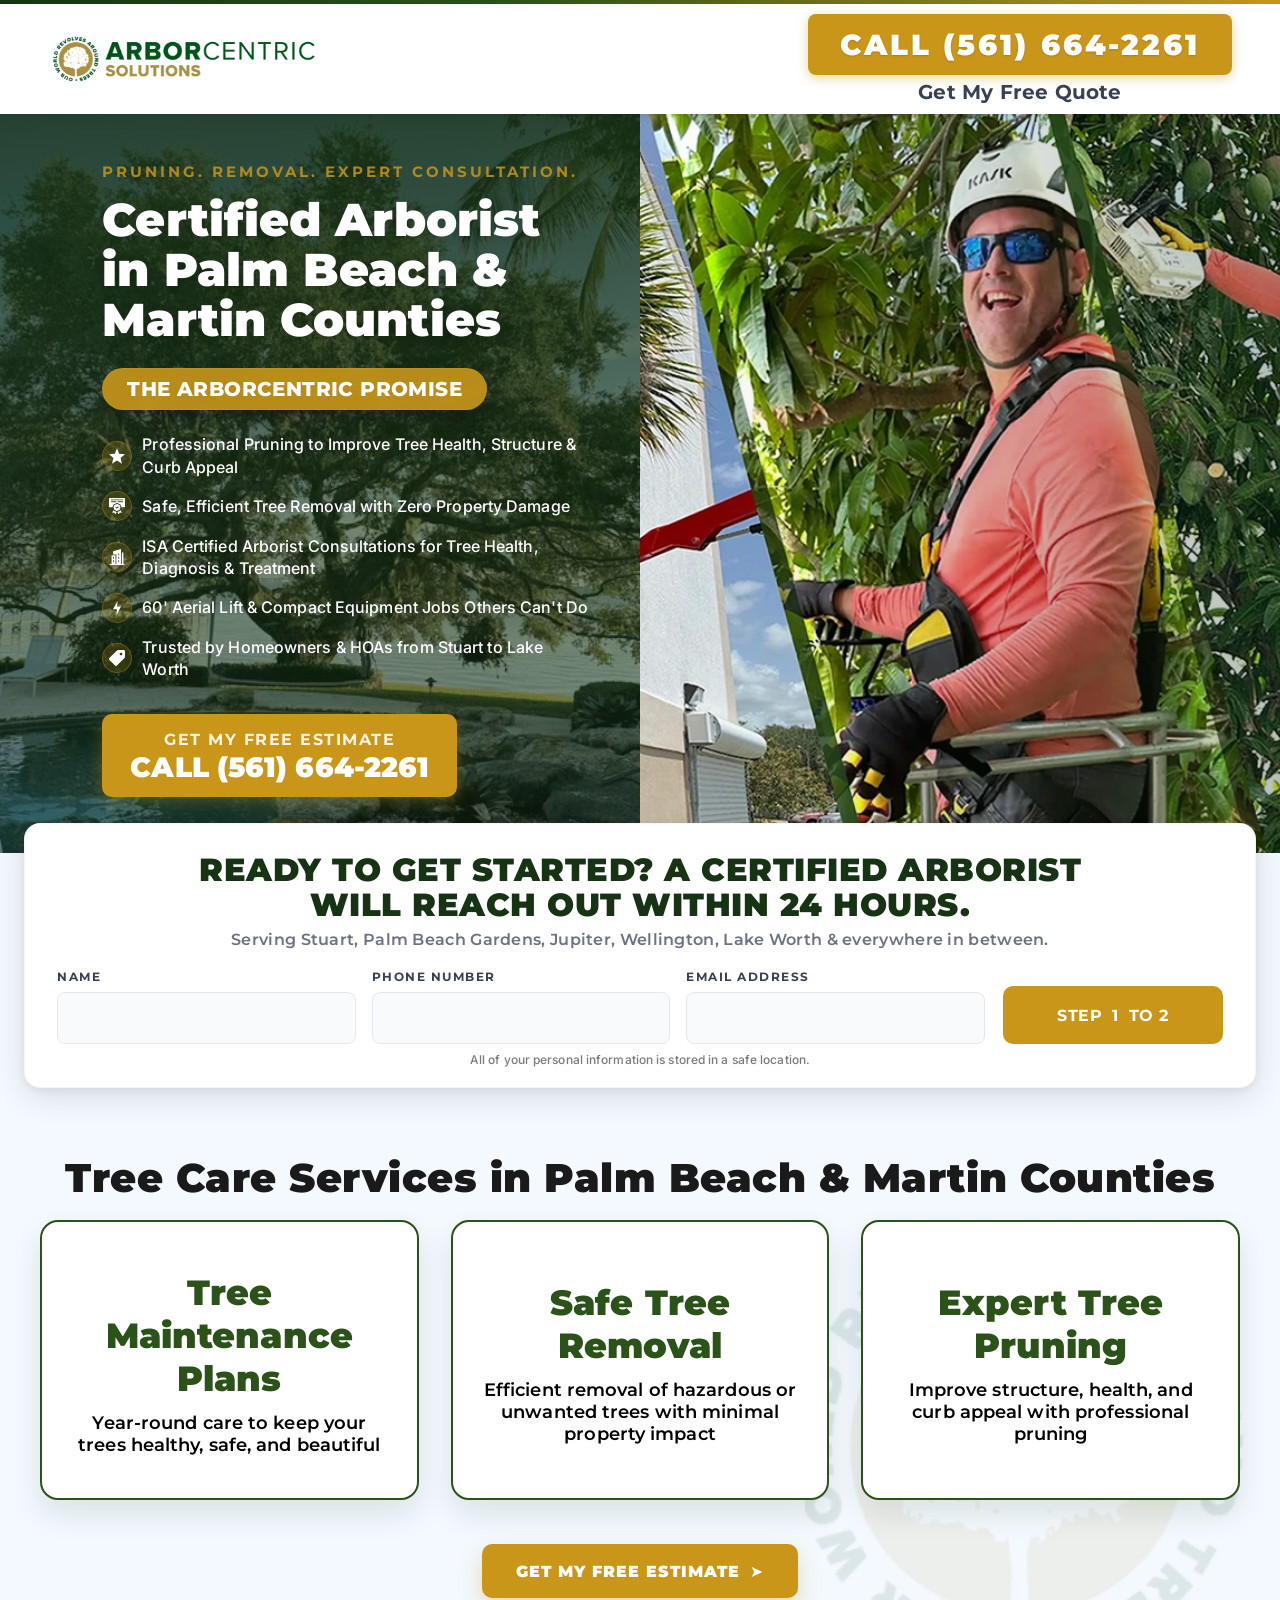
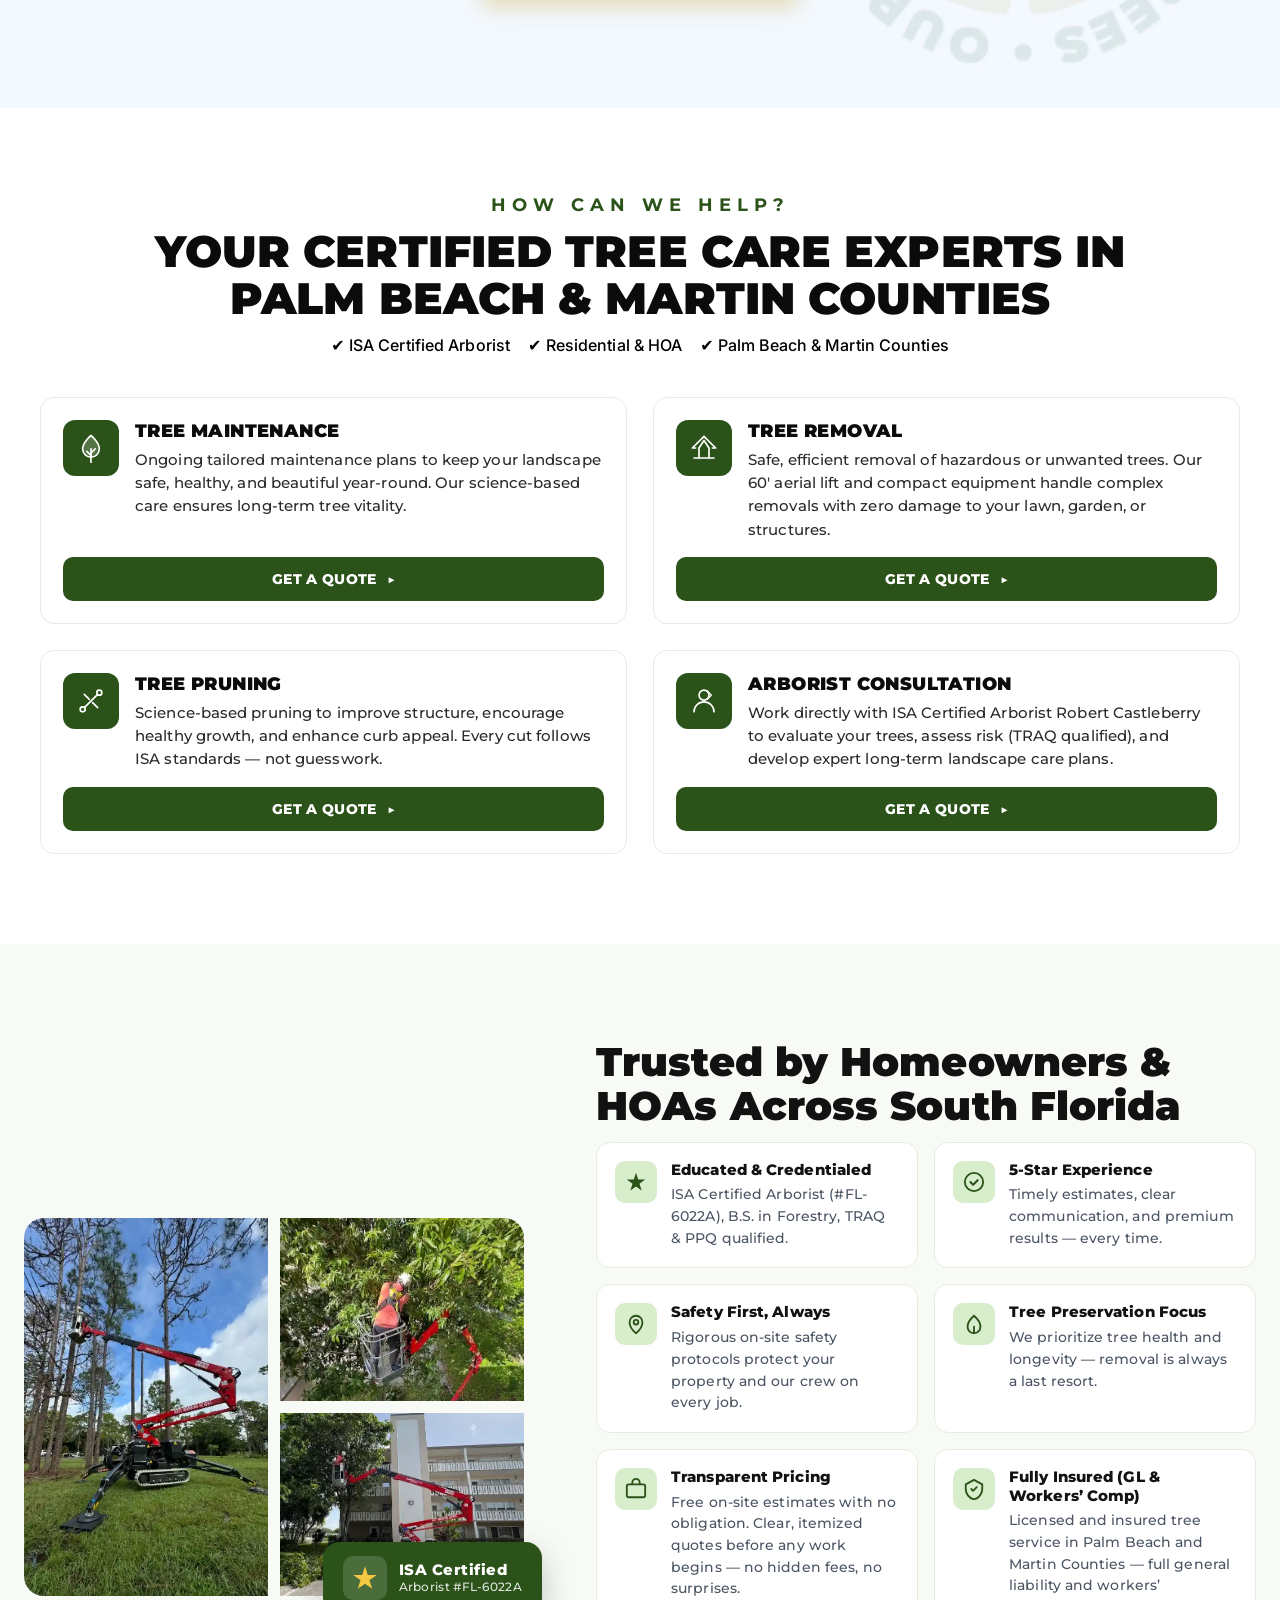
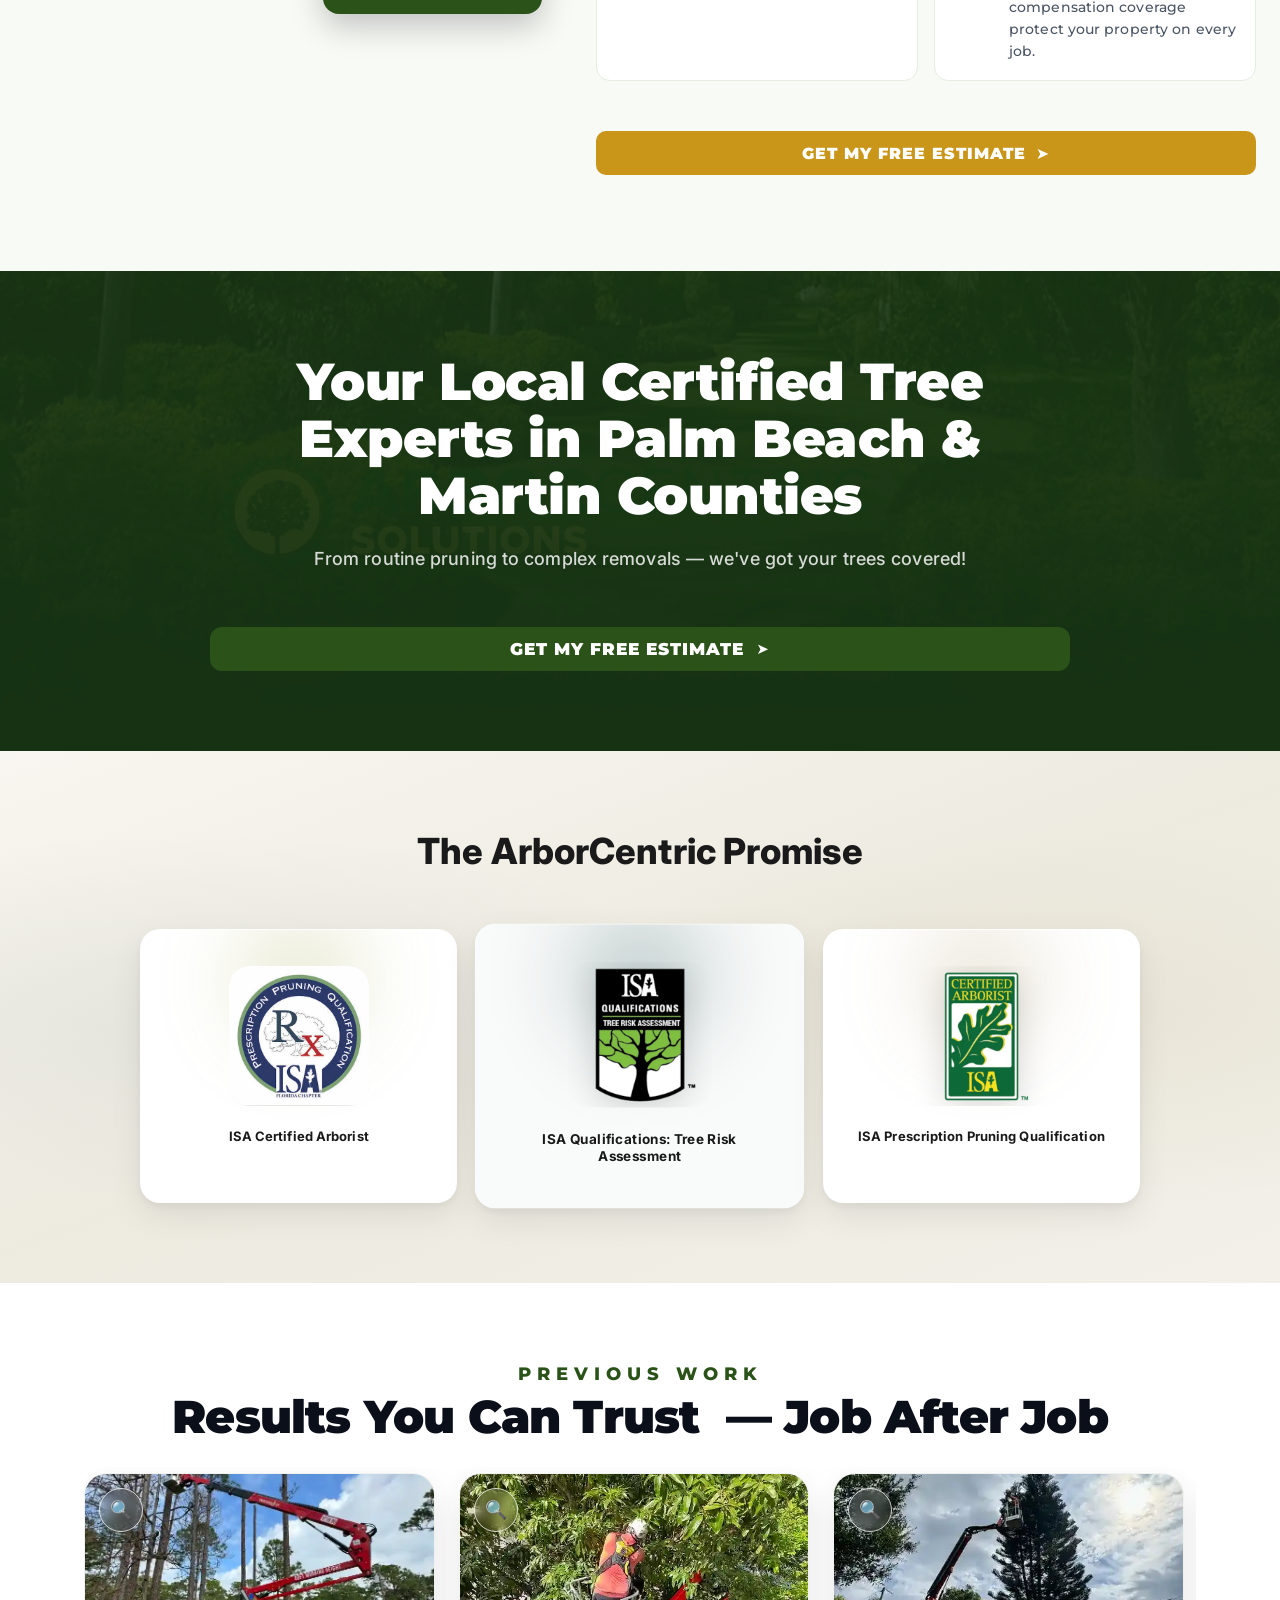
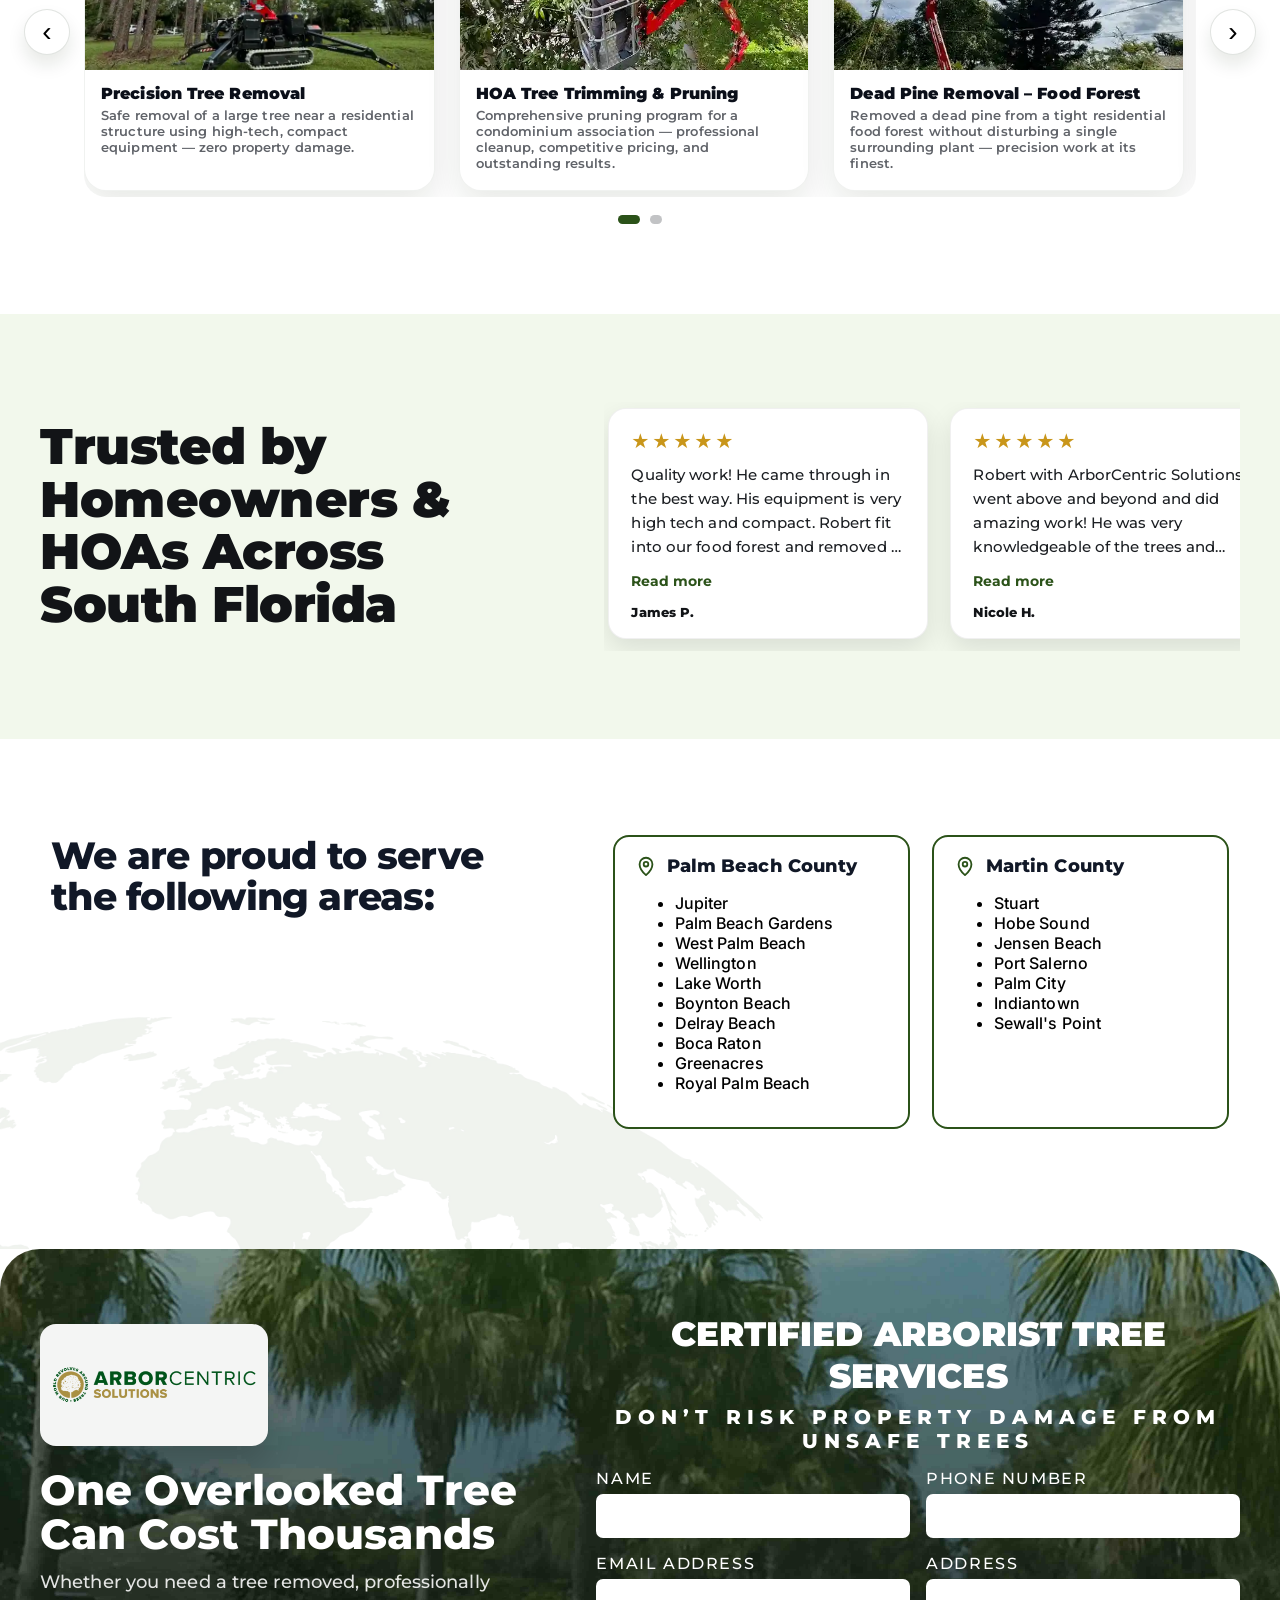
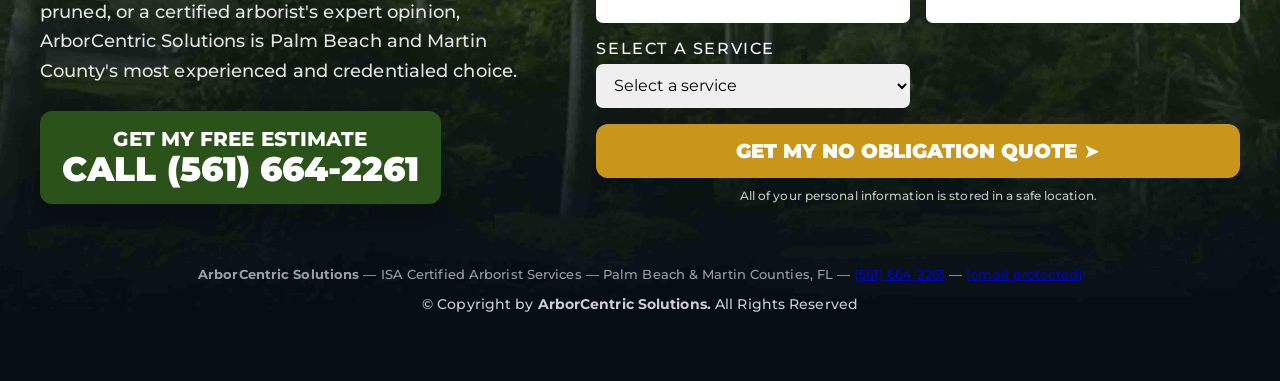
==== commit d45b4394: ""dd"" ====
--- a/templates/index.html
+++ b/templates/index.html
@@ -399,7 +399,7 @@
           </article>
         </div>
 
-        <a class="why-btn" data-service="">Get My Free Estimate <span aria-hidden="true">➤</span></a>
+        <a class="why-btn" href="#contact" data-service="">Get My Free Estimate <span aria-hidden="true">➤</span></a>
       </div>
     </section>
 
@@ -440,7 +440,7 @@
                 </p>
               </div>
             </div>
-            <a class="svc-btn" data-service="Tree Maintenance">
+            <a class="svc-btn" href="#contact" data-service="Tree Maintenance">
               Get a Quote <span class="svc-arrow" aria-hidden="true">▶</span>
             </a>
           </article>
@@ -465,7 +465,7 @@
                 </p>
               </div>
             </div>
-            <a class="svc-btn" data-service="Tree Removal">
+            <a class="svc-btn" href="#contact" data-service="Tree Removal">
               Get a Quote <span class="svc-arrow" aria-hidden="true">▶</span>
             </a>
           </article>
@@ -490,7 +490,7 @@
                 </p>
               </div>
             </div>
-            <a class="svc-btn" data-service="Tree Pruning">
+            <a class="svc-btn" href="#contact" data-service="Tree Pruning">
               Get a Quote <span class="svc-arrow" aria-hidden="true">▶</span>
             </a>
           </article>
@@ -515,7 +515,7 @@
                 </p>
               </div>
             </div>
-            <a class="svc-btn" data-service="Arborist Consultation">
+            <a class="svc-btn" href="#contact" data-service="Arborist Consultation">
               Get a Quote <span class="svc-arrow" aria-hidden="true">▶</span>
             </a>
           </article>
@@ -650,7 +650,7 @@
           </div>
 
           <div class="pros-cta">
-            <a class="pros-btn svc-btn" data-service="">
+            <a class="pros-btn svc-btn" href="#contact" data-service="">
               Get My Free Estimate <span aria-hidden="true">➤</span>
             </a>
           </div>
@@ -676,7 +676,7 @@
             From routine pruning to complex removals — we've got your trees covered!
           </p>
 
-          <a class="financing-cta__btn svc-btn" data-service="">
+          <a class="financing-cta__btn svc-btn" href="#contact" data-service="">
             Get My Free Estimate
             <span class="financing-cta__arrow" aria-hidden="true">&#10148;</span>
           </a>
@@ -979,7 +979,7 @@
     </section>
 
     <!-- ==================== FINAL CTA ==================== -->
-    <section class="final-cta">
+    <section class="final-cta" id="contact">
       <div class="final-cta-bg-wrap">
         <div class="final-cta-bg-card">
           <div class="final-cta-container">
@@ -1067,7 +1067,7 @@
               ISA Certified Arborist Services &mdash;
               Palm Beach &amp; Martin Counties, FL &mdash;
               <a href="tel:+15616642261">(561) 664-2261</a> &mdash;
-              <a href="mailto:info@arborcentricsolutions.com">info@arborcentricsolutions.com</a>
+              <a href="/cdn-cgi/l/email-protection#254c4b434a654457474a5746404b51574c46564a4950514c4a4b560b464a48"><span class="__cf_email__" data-cfemail="4d24232b220d2c3f2f223f2e2823393f242e3e222138392422233e632e2220">[email&#160;protected]</span></a>
             </address>
               <span id="footer-year"></span>
               © <span>Copyright by</span>
@@ -1161,7 +1161,7 @@
 
   <!-- ==================== SCRIPTS ==================== -->
   <!-- Geotargeting: auto-detects user city via IP, upgrades to GPS if permitted -->
-  <script src="/assets/js/geotarget.js" defer></script>
+  <script data-cfasync="false" src="/cdn-cgi/scripts/5c5dd728/cloudflare-static/email-decode.min.js"></script><script src="/assets/js/geotarget.js" defer></script>
 
   <!-- Multi-step hero form (2 steps) + reCAPTCHA modal -->
   <script>
@@ -1464,13 +1464,4 @@
         <button class="recaptcha-modal__submit" type="button" id="recaptchaConfirmBtn">
           Submit My Quote Request <span class="arrow">&#10148;</span>
         </button>
-      </div>
-    </div>
-  </div>
-  <script type="text/javascript" src="//cdn.callrail.com/companies/528204200/03a54b9a0799453d86b3/12/swap.js"></script>
-
-
-  <script>document.getElementById("footer-year").textContent = new Date().getFullYear();</script>
-</body>
-
-</html>+    
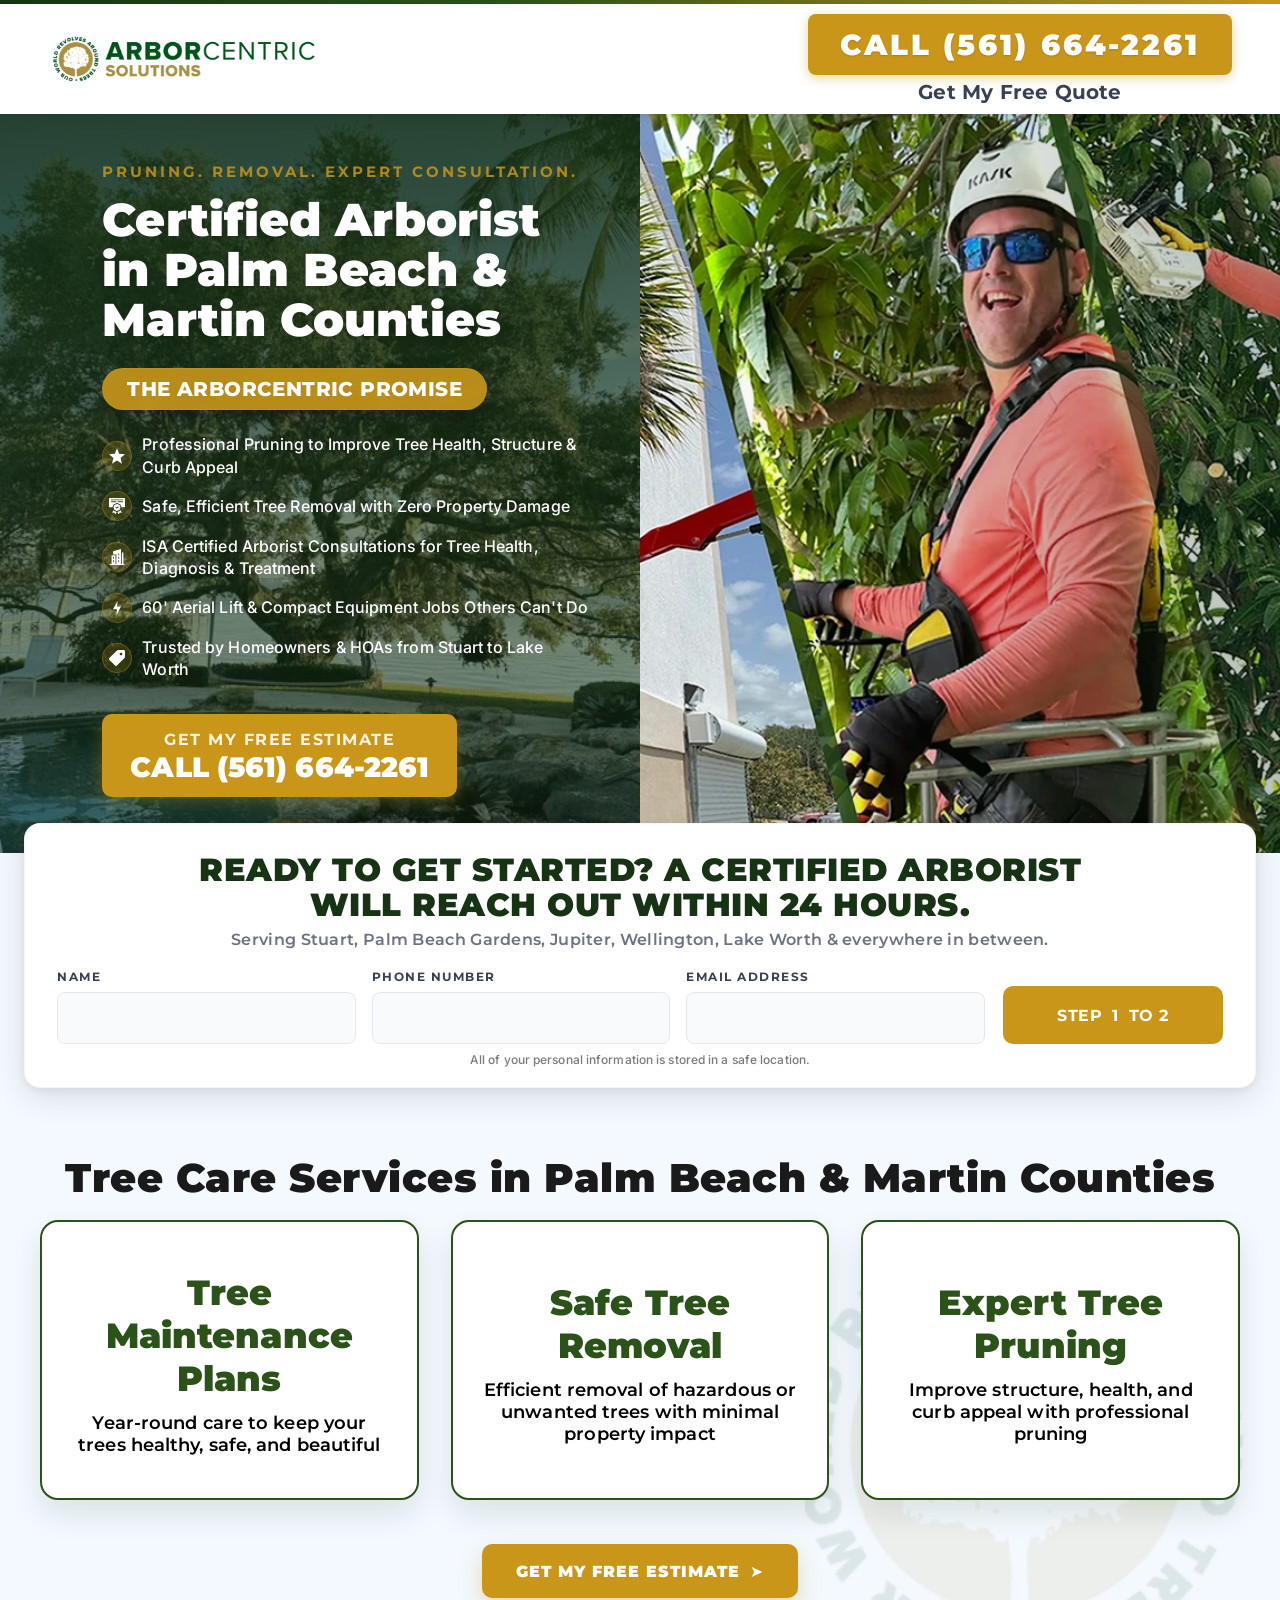
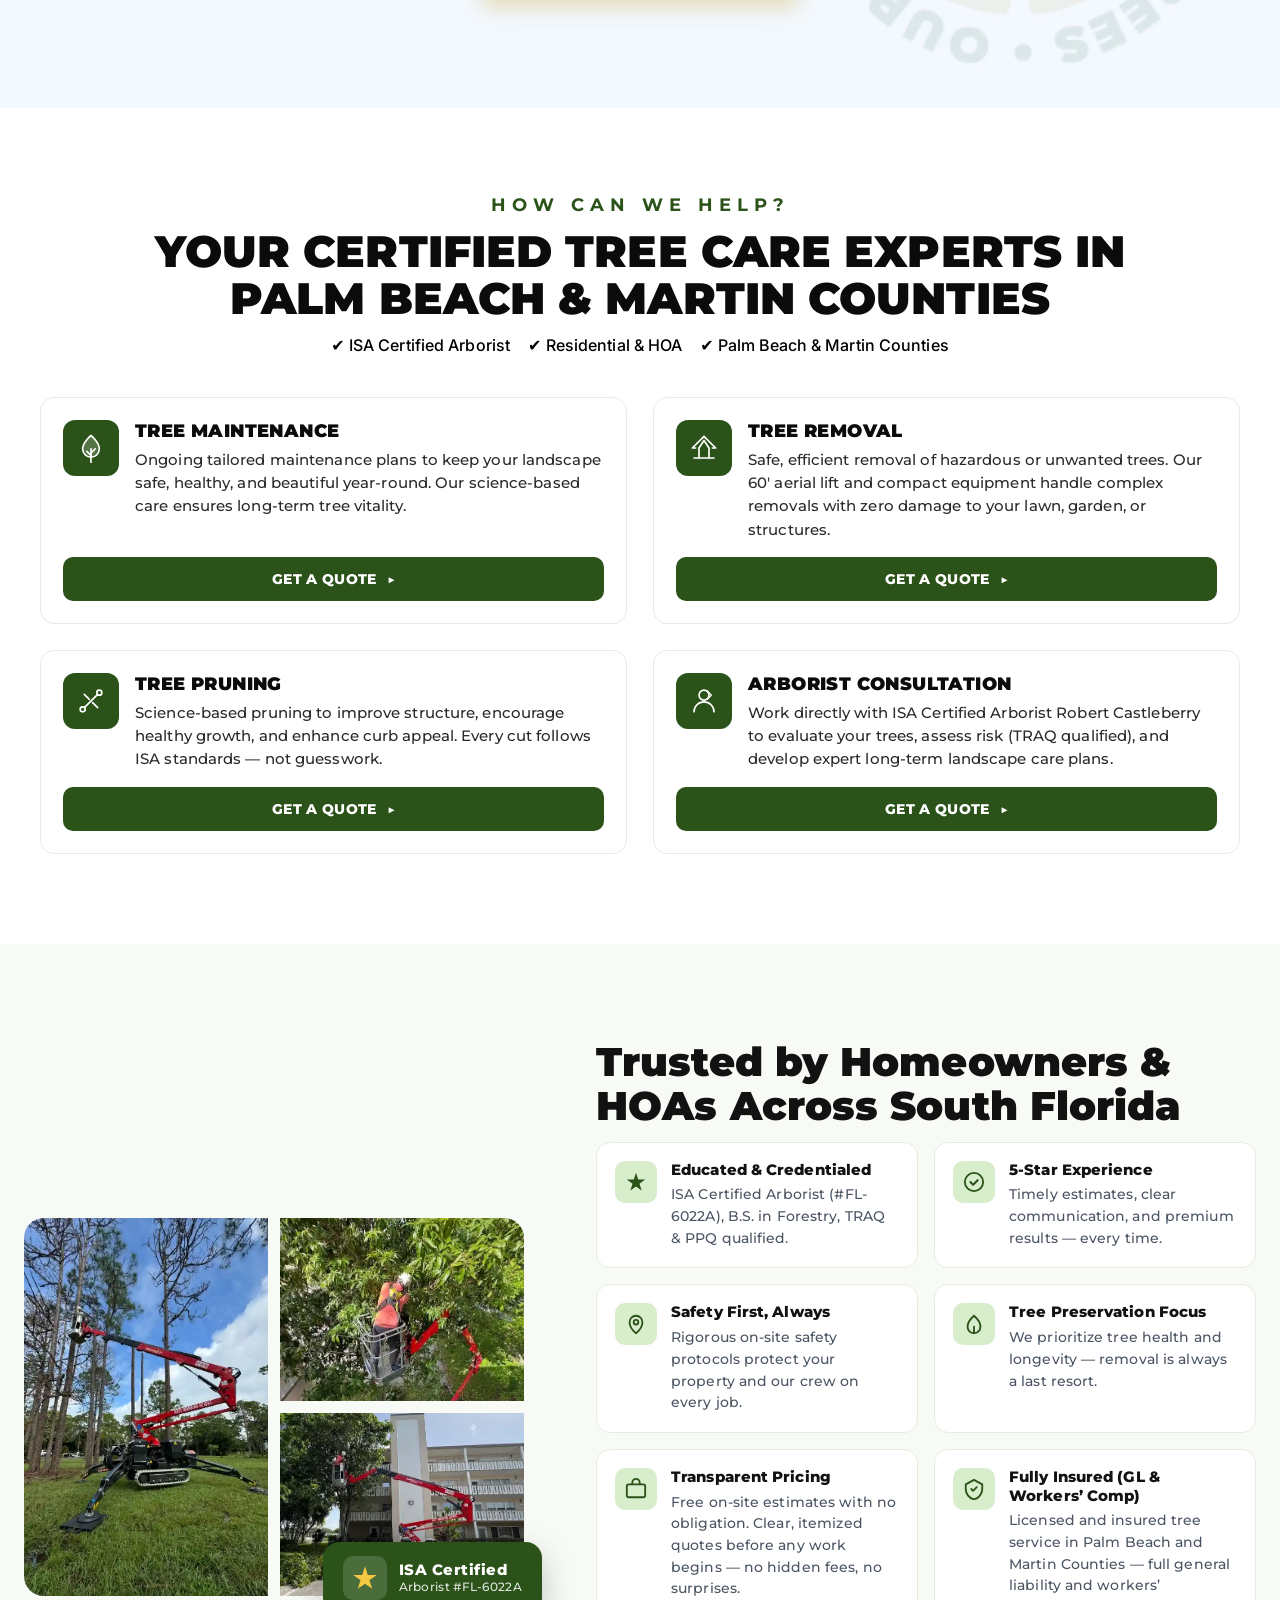
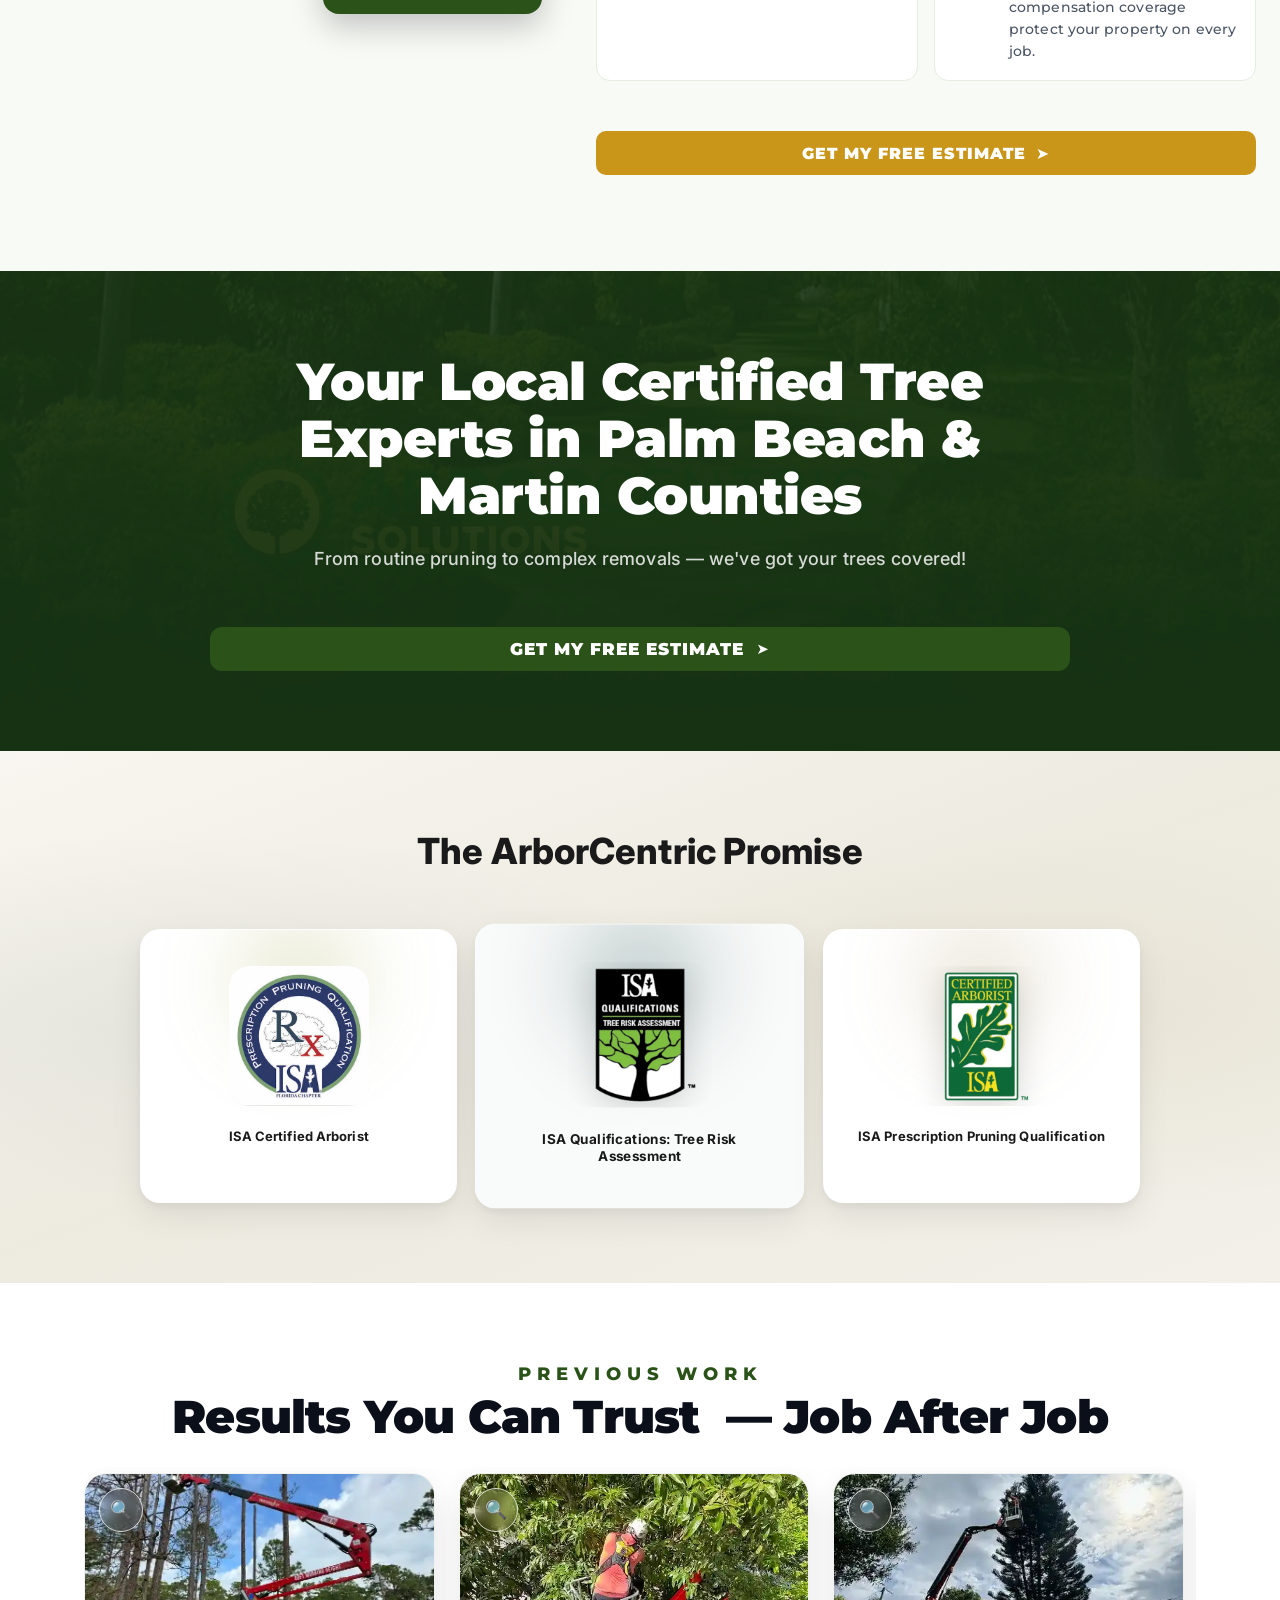
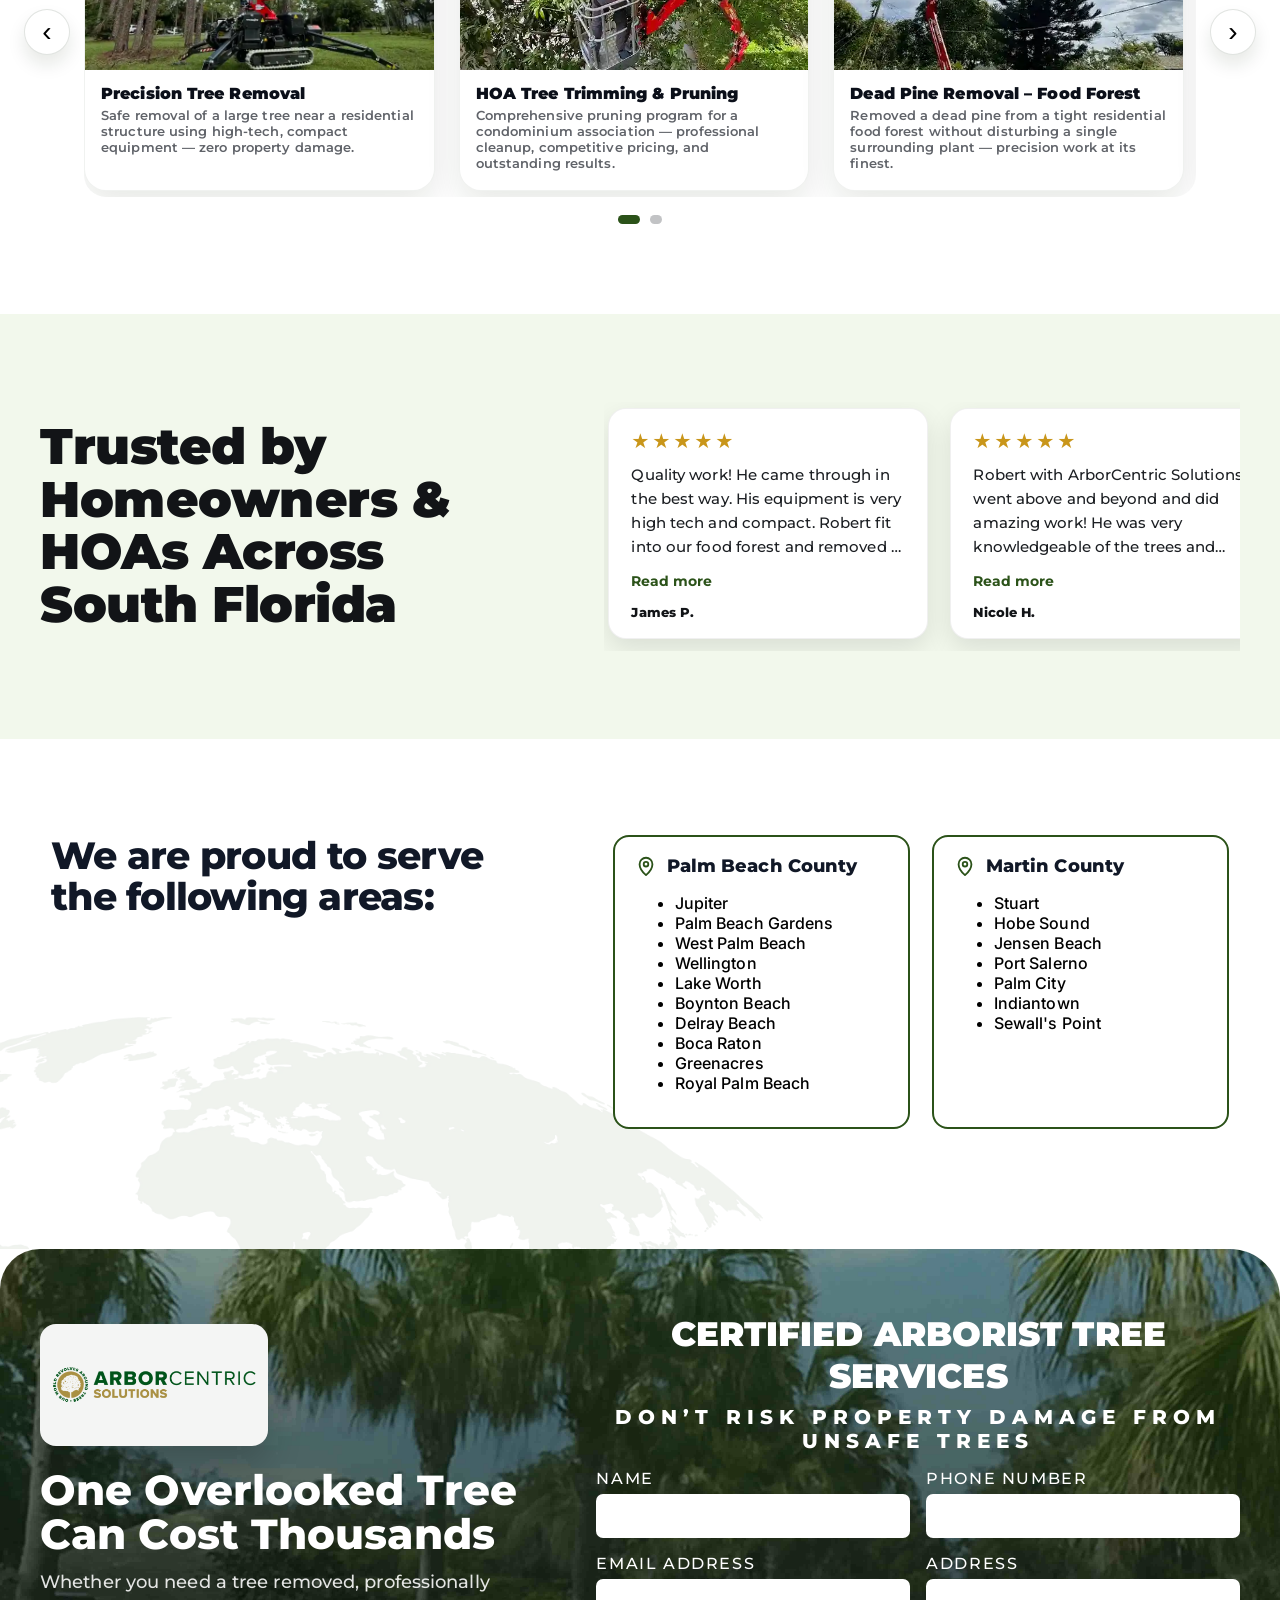
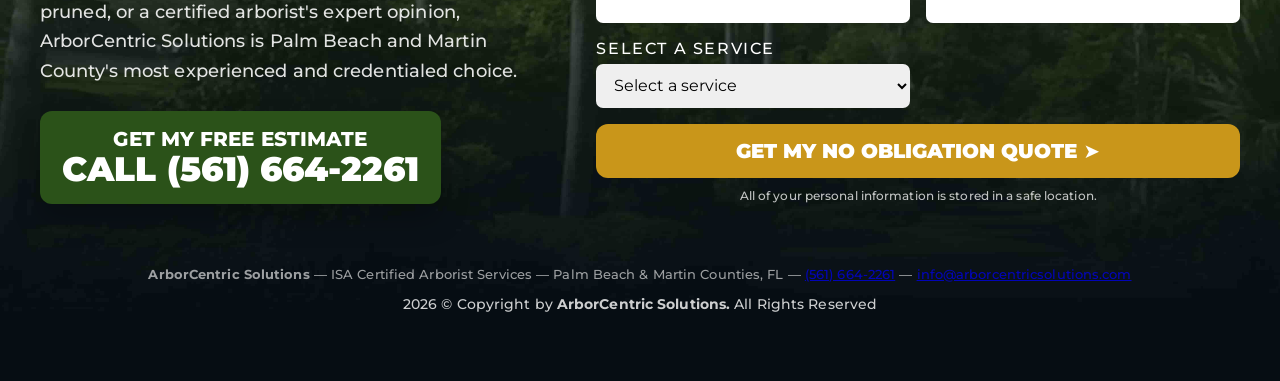
==== commit 946f2c6b: ""ee"" ====
--- a/templates/index.html
+++ b/templates/index.html
@@ -49,7 +49,7 @@
 
   <!-- ===================== GOOGLE VERIFICATION ===================== -->
   <meta name="google-site-verification" content="TbR-JvWPVBEQmbpRWnoS3GiTUObQbaDOgUrAt3g30-s" />
-
+    <!---->
   <!-- ===================== STRUCTURED DATA ===================== -->
   <script type="application/ld+json">
     {
@@ -399,7 +399,7 @@
           </article>
         </div>
 
-        <a class="why-btn" href="#contact" data-service="">Get My Free Estimate <span aria-hidden="true">➤</span></a>
+        <a class="why-btn" data-service="">Get My Free Estimate <span aria-hidden="true">➤</span></a>
       </div>
     </section>
 
@@ -440,7 +440,7 @@
                 </p>
               </div>
             </div>
-            <a class="svc-btn" href="#contact" data-service="Tree Maintenance">
+            <a class="svc-btn" data-service="Tree Maintenance">
               Get a Quote <span class="svc-arrow" aria-hidden="true">▶</span>
             </a>
           </article>
@@ -465,7 +465,7 @@
                 </p>
               </div>
             </div>
-            <a class="svc-btn" href="#contact" data-service="Tree Removal">
+            <a class="svc-btn" data-service="Tree Removal">
               Get a Quote <span class="svc-arrow" aria-hidden="true">▶</span>
             </a>
           </article>
@@ -490,7 +490,7 @@
                 </p>
               </div>
             </div>
-            <a class="svc-btn" href="#contact" data-service="Tree Pruning">
+            <a class="svc-btn" data-service="Tree Pruning">
               Get a Quote <span class="svc-arrow" aria-hidden="true">▶</span>
             </a>
           </article>
@@ -515,7 +515,7 @@
                 </p>
               </div>
             </div>
-            <a class="svc-btn" href="#contact" data-service="Arborist Consultation">
+            <a class="svc-btn" data-service="Arborist Consultation">
               Get a Quote <span class="svc-arrow" aria-hidden="true">▶</span>
             </a>
           </article>
@@ -650,7 +650,7 @@
           </div>
 
           <div class="pros-cta">
-            <a class="pros-btn svc-btn" href="#contact" data-service="">
+            <a class="pros-btn svc-btn" data-service="">
               Get My Free Estimate <span aria-hidden="true">➤</span>
             </a>
           </div>
@@ -676,7 +676,7 @@
             From routine pruning to complex removals — we've got your trees covered!
           </p>
 
-          <a class="financing-cta__btn svc-btn" href="#contact" data-service="">
+          <a class="financing-cta__btn svc-btn" data-service="">
             Get My Free Estimate
             <span class="financing-cta__arrow" aria-hidden="true">&#10148;</span>
           </a>
@@ -979,7 +979,7 @@
     </section>
 
     <!-- ==================== FINAL CTA ==================== -->
-    <section class="final-cta" id="contact">
+    <section class="final-cta">
       <div class="final-cta-bg-wrap">
         <div class="final-cta-bg-card">
           <div class="final-cta-container">
@@ -1067,7 +1067,7 @@
               ISA Certified Arborist Services &mdash;
               Palm Beach &amp; Martin Counties, FL &mdash;
               <a href="tel:+15616642261">(561) 664-2261</a> &mdash;
-              <a href="/cdn-cgi/l/email-protection#254c4b434a654457474a5746404b51574c46564a4950514c4a4b560b464a48"><span class="__cf_email__" data-cfemail="4d24232b220d2c3f2f223f2e2823393f242e3e222138392422233e632e2220">[email&#160;protected]</span></a>
+              <a href="mailto:info@arborcentricsolutions.com">info@arborcentricsolutions.com</a>
             </address>
               <span id="footer-year"></span>
               © <span>Copyright by</span>
@@ -1161,7 +1161,7 @@
 
   <!-- ==================== SCRIPTS ==================== -->
   <!-- Geotargeting: auto-detects user city via IP, upgrades to GPS if permitted -->
-  <script data-cfasync="false" src="/cdn-cgi/scripts/5c5dd728/cloudflare-static/email-decode.min.js"></script><script src="/assets/js/geotarget.js" defer></script>
+  <script src="/assets/js/geotarget.js" defer></script>
 
   <!-- Multi-step hero form (2 steps) + reCAPTCHA modal -->
   <script>
@@ -1464,4 +1464,12 @@
         <button class="recaptcha-modal__submit" type="button" id="recaptchaConfirmBtn">
           Submit My Quote Request <span class="arrow">&#10148;</span>
         </button>
-    +      </div>
+    </div>
+  </div>
+  <script type="text/javascript" src="//cdn.callrail.com/companies/528204200/03a54b9a0799453d86b3/12/swap.js"></script>
+  
+  <script>document.getElementById("footer-year").textContent = new Date().getFullYear();</script>
+</body>
+
+</html>
